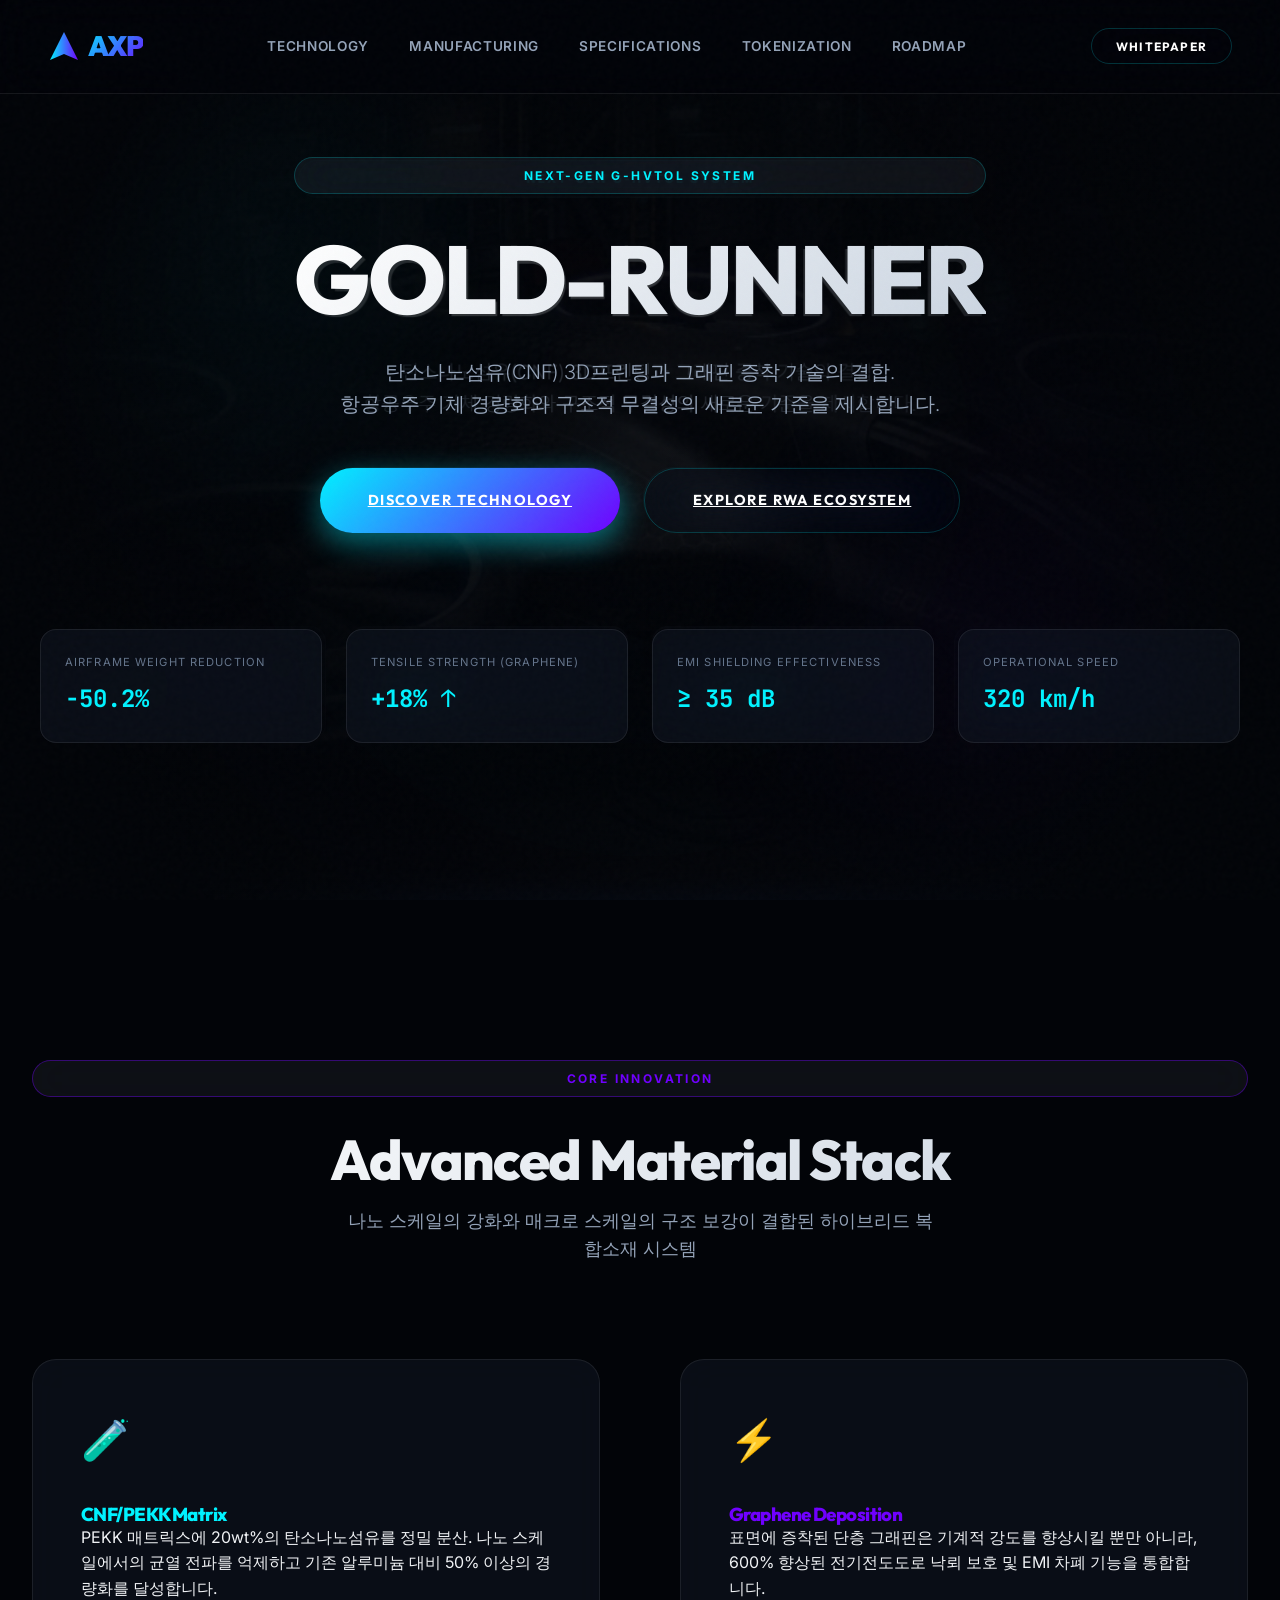
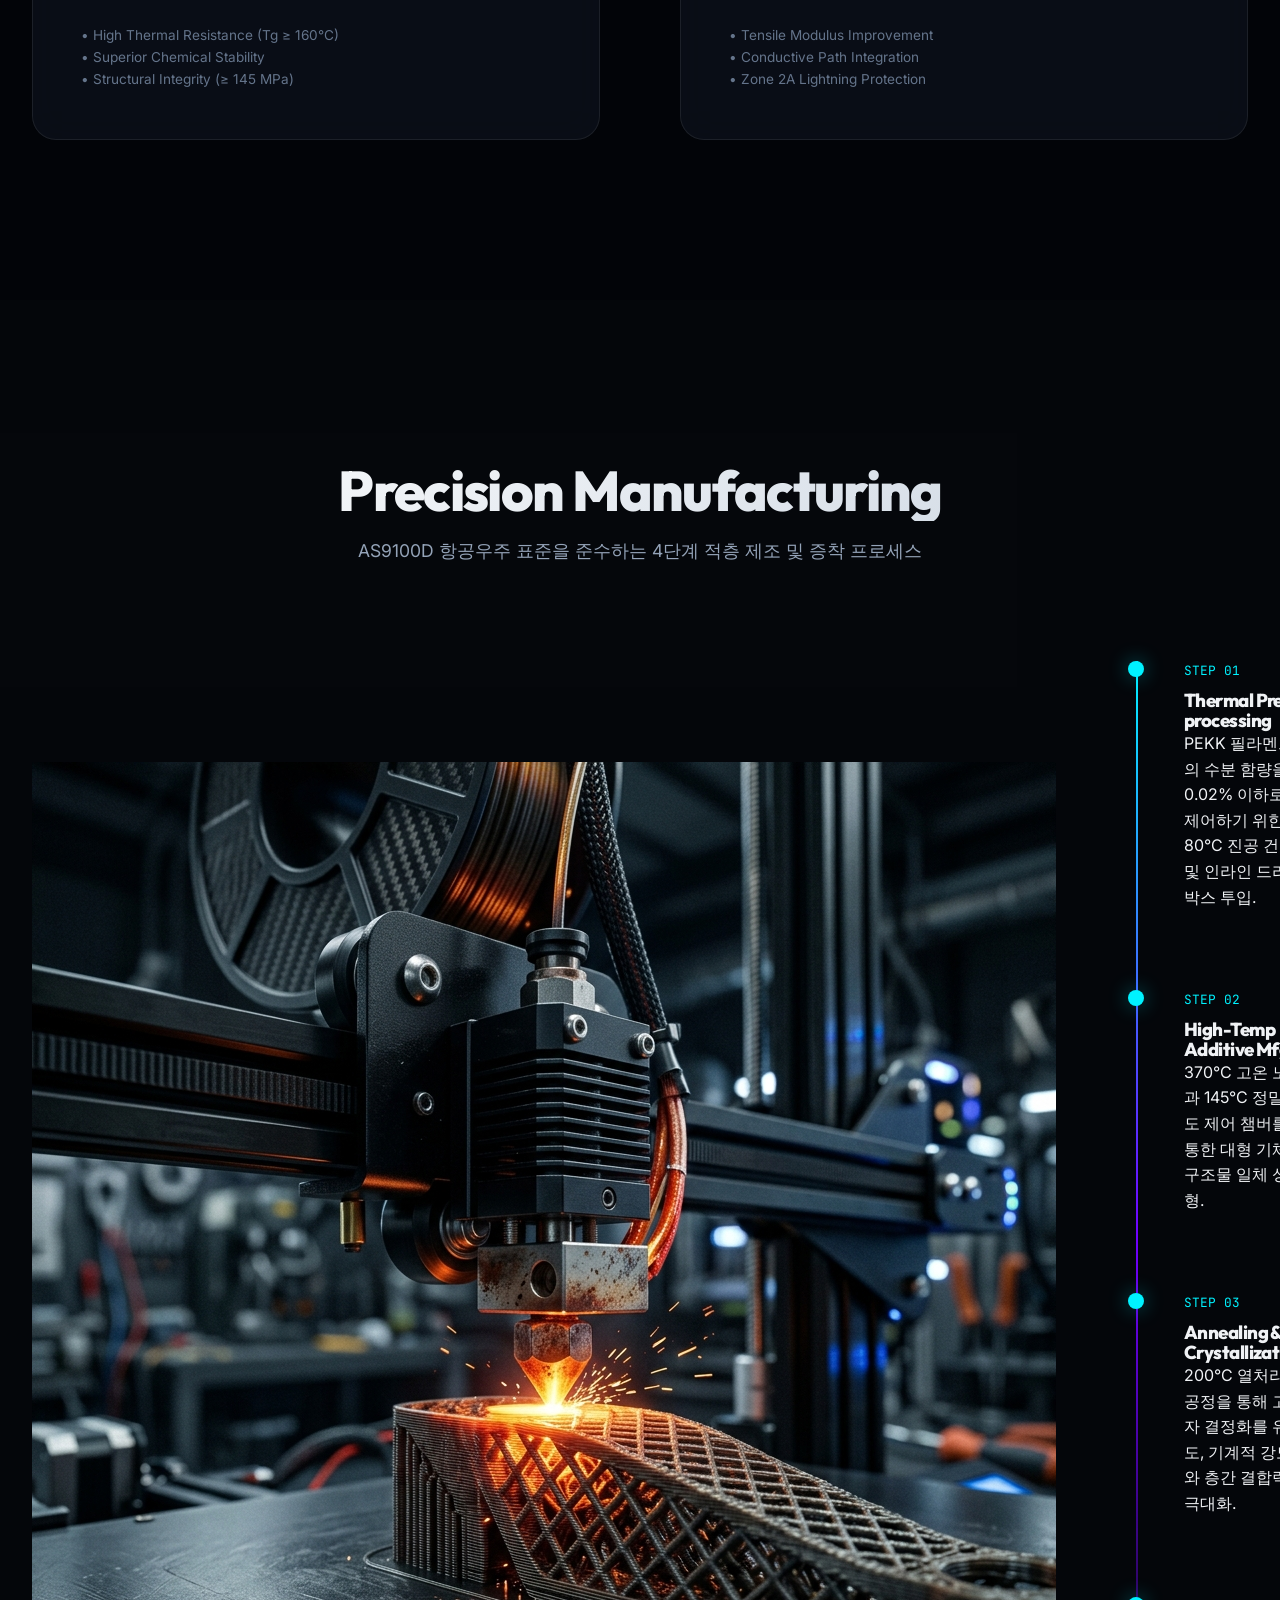
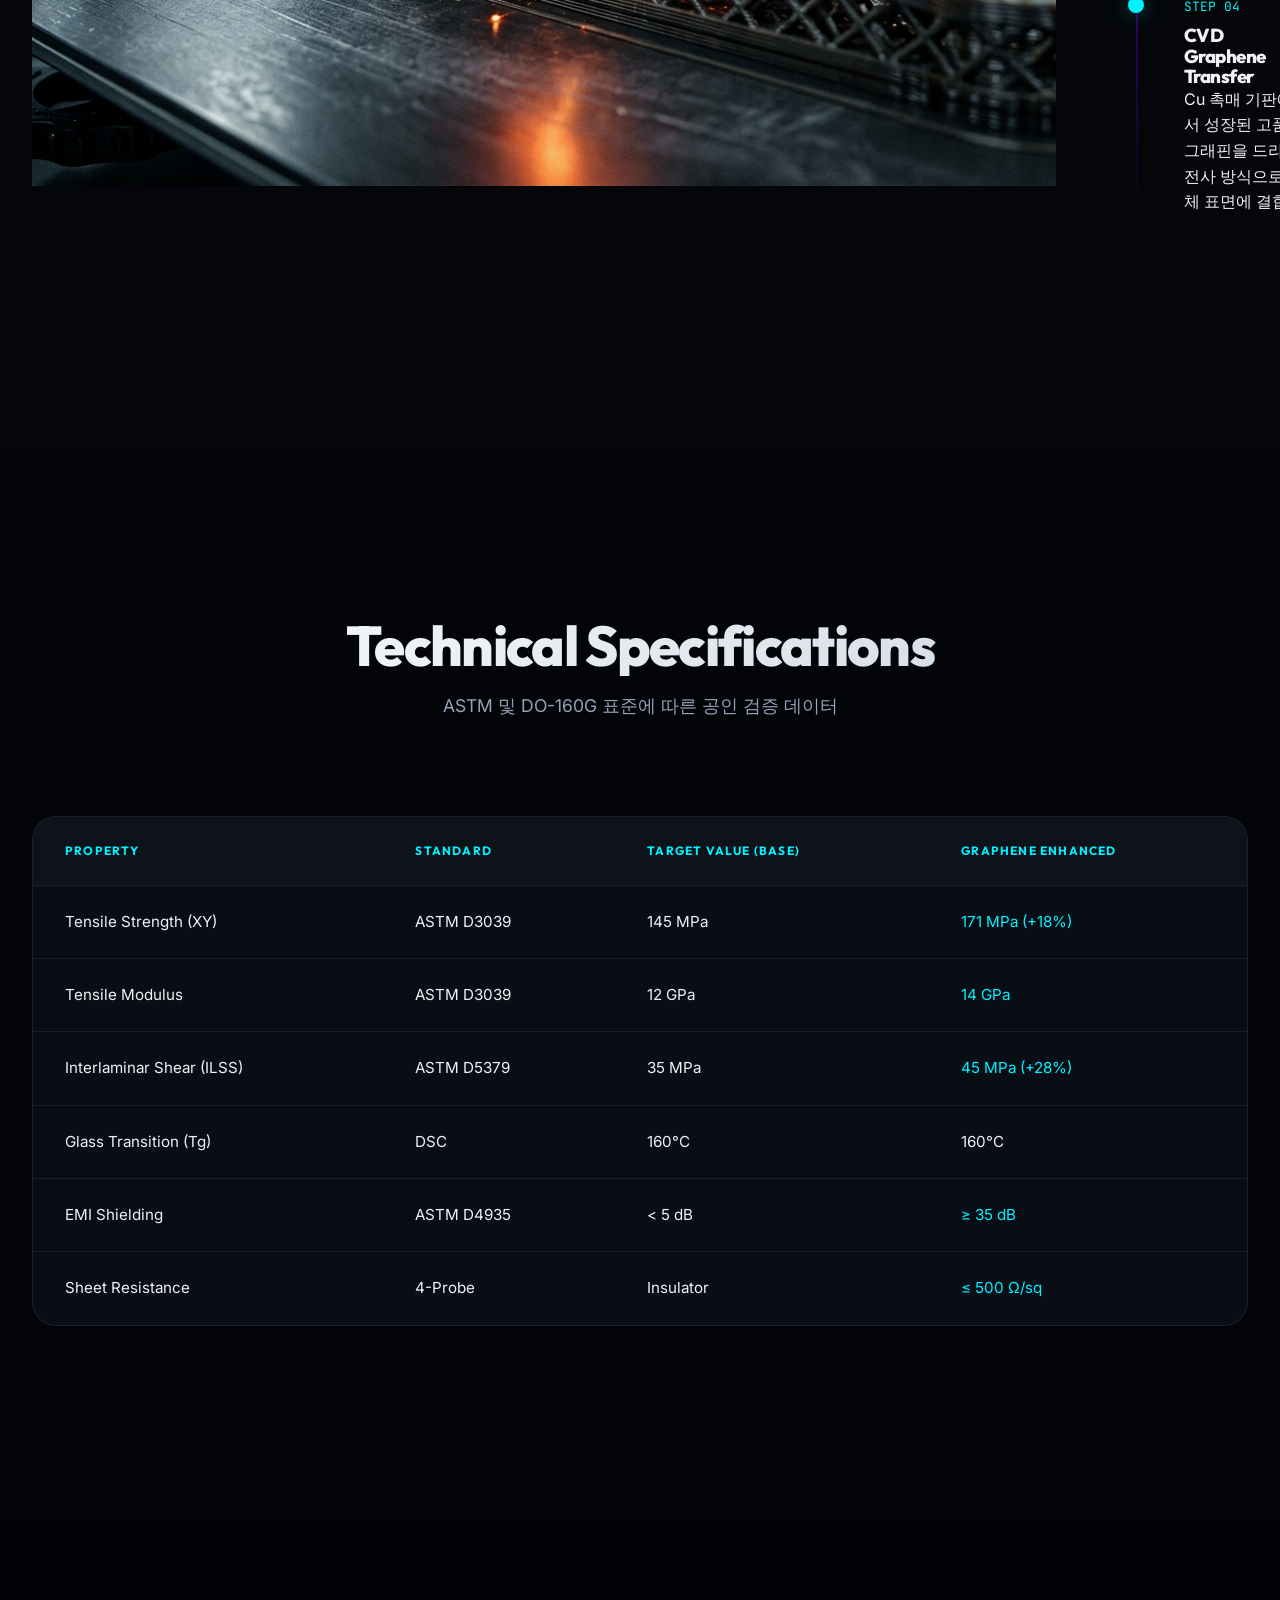
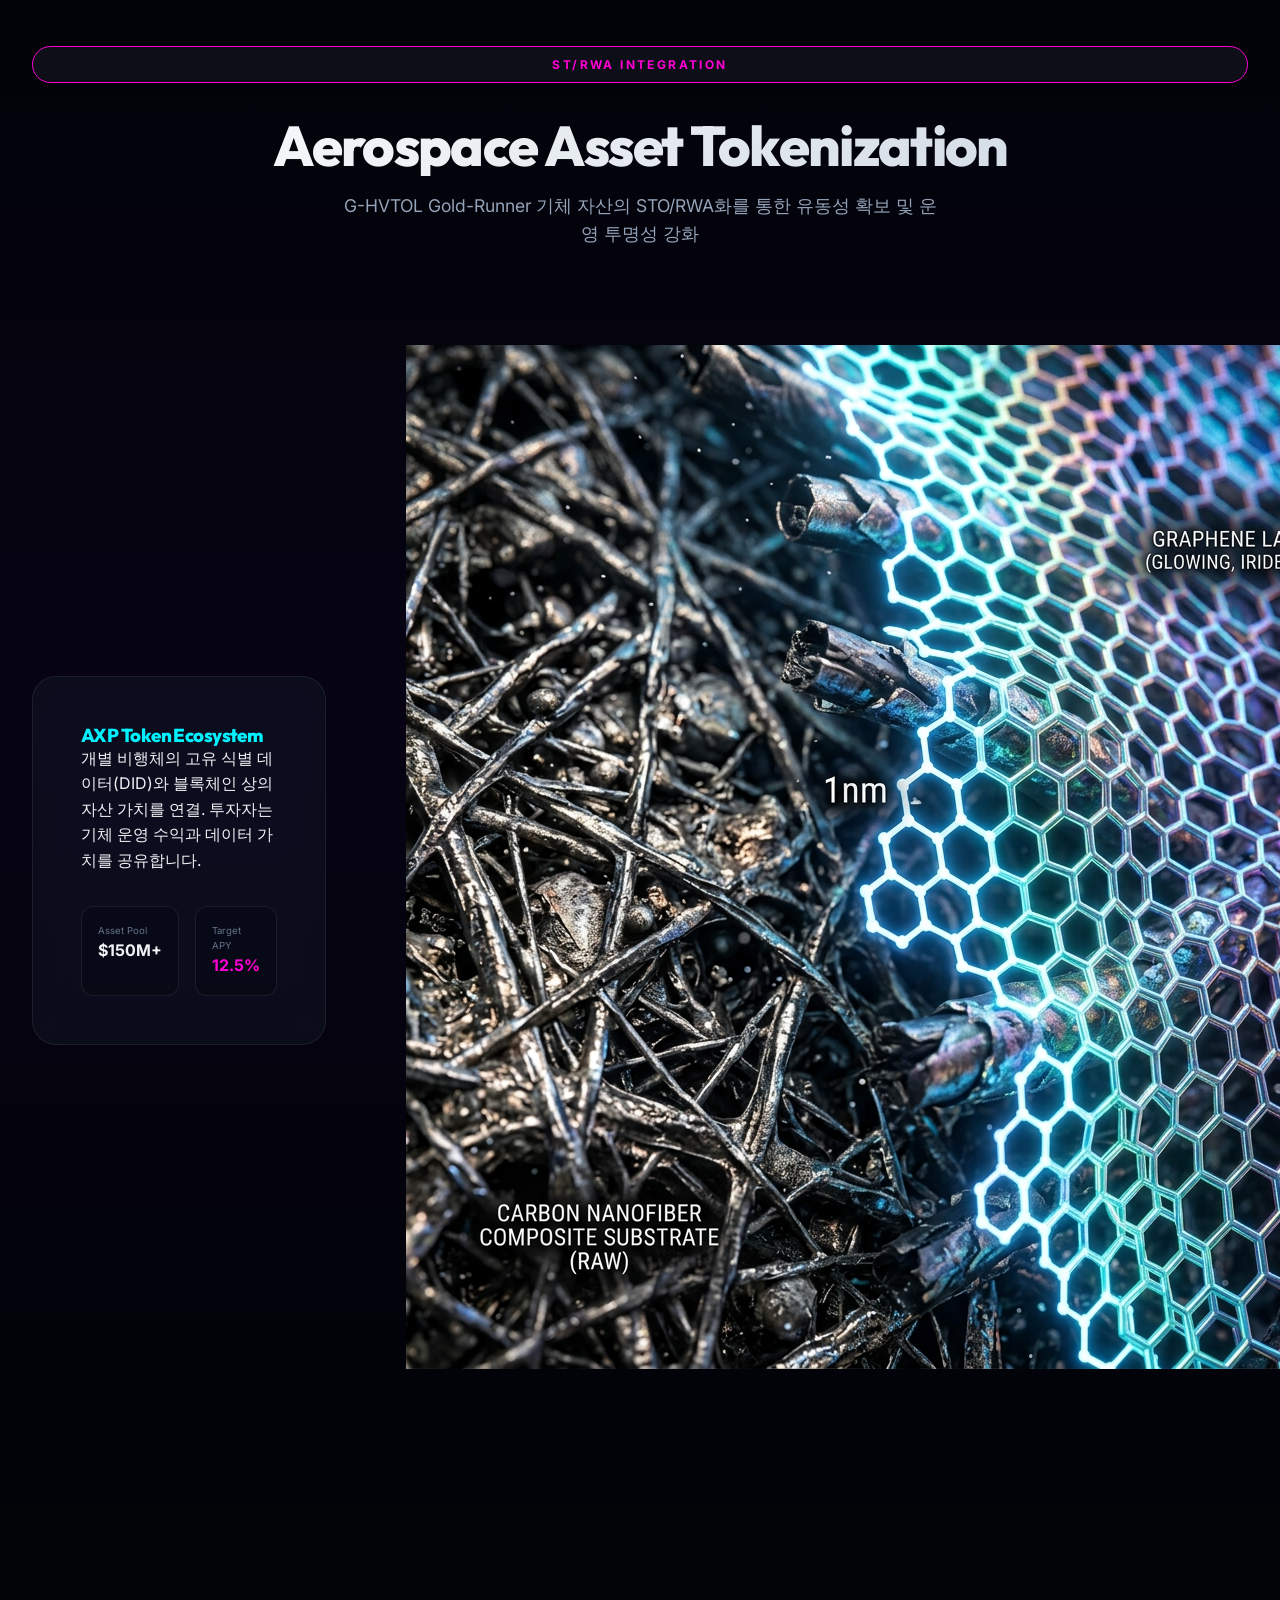
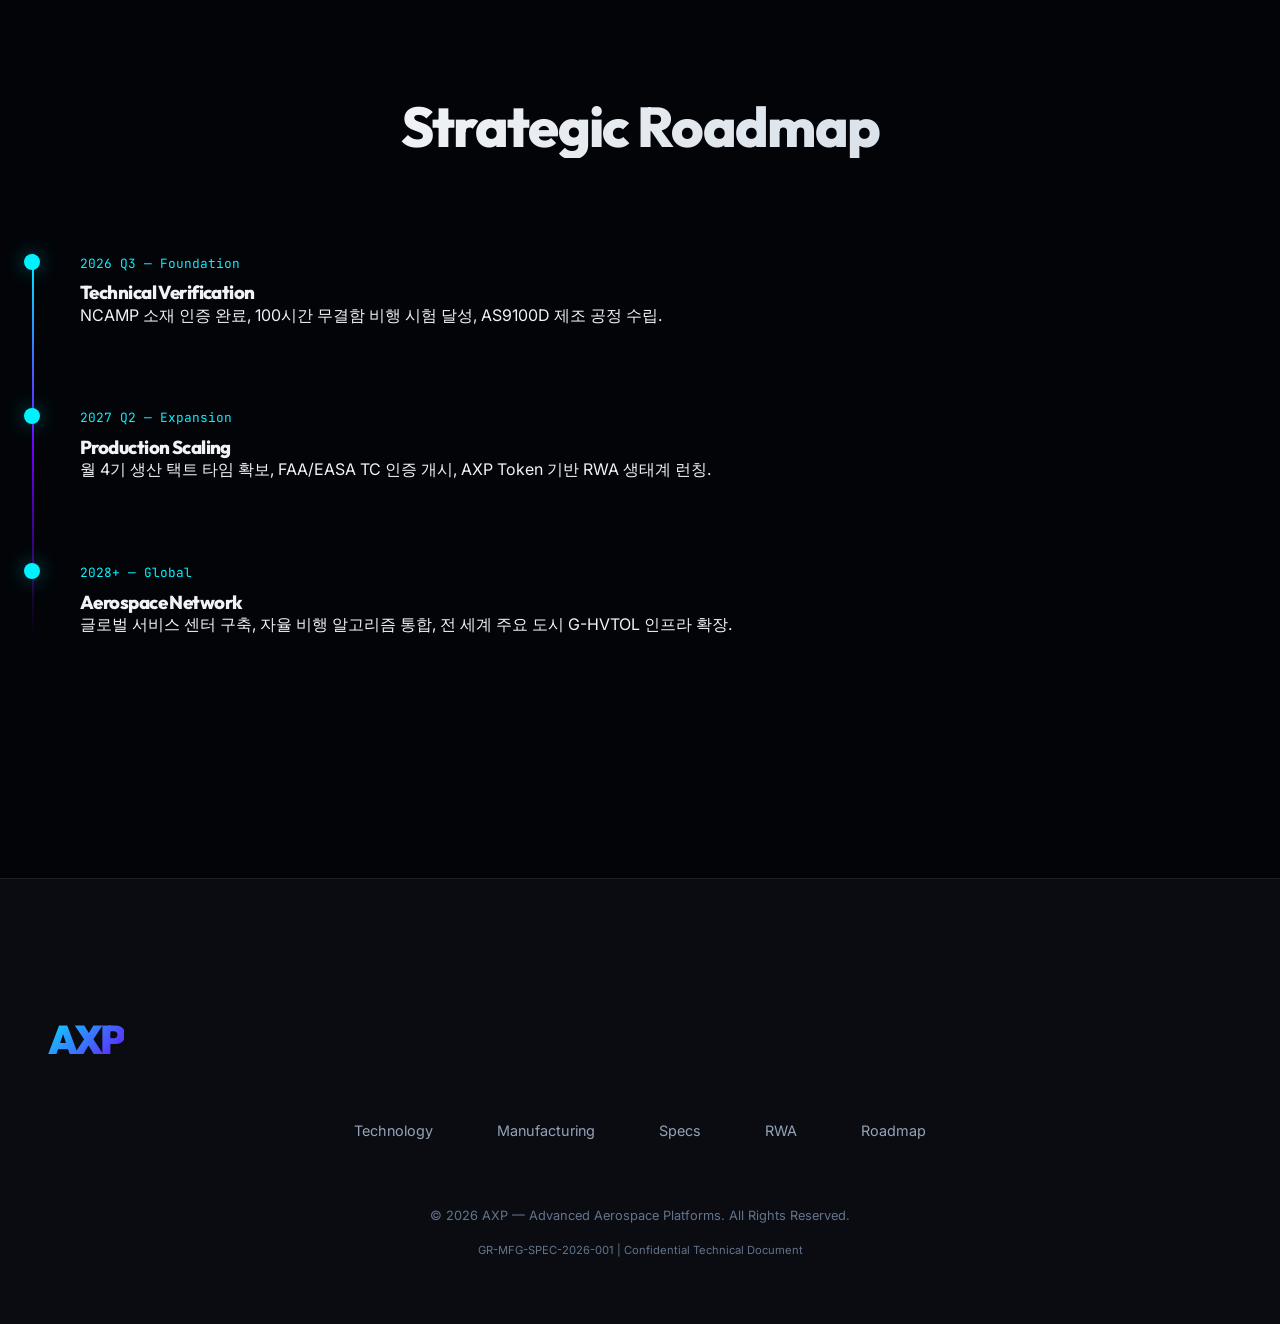
==== index.html @ 07a40e3a "feat: AXP Gold-Runner premium Website v1.0" ====
<!DOCTYPE html>
<html lang="ko">
<head>
    <meta charset="UTF-8">
    <meta name="viewport" content="width=device-width, initial-scale=1.0">
    <title>AXP | G-HVTOL Gold-Runner — Aerospace Revolution</title>
    <meta name="description" content="G-HVTOL Gold-Runner: CNF 3D Printing and Graphene Deposition Technology. The next generation of aerospace structural integrity.">
    
    <!-- Open Graph -->
    <meta property="og:title" content="AXP | G-HVTOL Gold-Runner">
    <meta property="og:description" content="Next-gen aerospace structural integrity with CNF 3D printing and Graphene technology.">
    <meta property="og:image" content="hero-gold-runner.png">
    <meta property="og:url" content="https://axp.kr">
    
    <link rel="stylesheet" href="website_style.css">
</head>
<body>
    <!-- Background Elements -->
    <div class="bg-grain"></div>
    <div class="bg-blobs">
        <div class="blob blob-1"></div>
        <div class="blob blob-2"></div>
    </div>

    <!-- Navigation -->
    <nav class="navbar">
        <div class="logo">
            <svg width="32" height="32" viewBox="0 0 32 32" fill="none" xmlns="http://www.w3.org/2000/svg">
                <path d="M16 2L2 30L16 24L30 30L16 2Z" fill="url(#logo-grad)" />
                <defs>
                    <linearGradient id="logo-grad" x1="2" y1="16" x2="30" y2="16" gradientUnits="userSpaceOnUse">
                        <stop stop-color="#00f2ff" />
                        <stop offset="1" stop-color="#7000ff" />
                    </linearGradient>
                </defs>
            </svg>
            <span>AXP</span>
        </div>
        <div class="nav-links">
            <a href="#tech">Technology</a>
            <a href="#mfg">Manufacturing</a>
            <a href="#specs">Specifications</a>
            <a href="#rwa">Tokenization</a>
            <a href="#roadmap">Roadmap</a>
        </div>
        <button class="btn btn-outline" style="padding: 0.6rem 1.5rem; font-size: 0.75rem;">Whitepaper</button>
    </nav>

    <!-- Hero Section -->
    <header class="hero">
        <div class="hero-bg">
            <img src="hero-gold-runner.png" alt="Gold-Runner Aerospace Background">
        </div>
        <div class="hero-content reveal">
            <div class="hero-badge">Next-Gen G-HVTOL System</div>
            <h1 class="text-gradient">GOLD-RUNNER</h1>
            <p>탄소나노섬유(CNF) 3D프린팅과 그래핀 증착 기술의 결합.<br>항공우주 기체 경량화와 구조적 무결성의 새로운 기준을 제시합니다.</p>
            <div style="display: flex; gap: 1.5rem; justify-content: center;">
                <a href="#tech" class="btn btn-primary">Discover Technology</a>
                <a href="#rwa" class="btn btn-outline">Explore RWA Ecosystem</a>
            </div>
        </div>

        <!-- Dashboard Stats -->
        <div class="dashboard-grid reveal" style="margin-top: 6rem;">
            <div class="stat-card">
                <div class="stat-label">Airframe Weight Reduction</div>
                <div class="stat-value">-50.2%</div>
            </div>
            <div class="stat-card">
                <div class="stat-label">Tensile Strength (Graphene)</div>
                <div class="stat-value">+18% ↑</div>
            </div>
            <div class="stat-card">
                <div class="stat-label">EMI Shielding Effectiveness</div>
                <div class="stat-value">≥ 35 dB</div>
            </div>
            <div class="stat-card">
                <div class="stat-label">Operational Speed</div>
                <div class="stat-value">320 km/h</div>
            </div>
        </div>
    </header>

    <!-- Technology Section -->
    <section id="tech" class="section">
        <div class="section-header reveal">
            <div class="hero-badge" style="color: var(--secondary); border-color: var(--secondary-glow);">Core Innovation</div>
            <h2 class="section-title text-gradient">Advanced Material Stack</h2>
            <p class="section-subtitle">나노 스케일의 강화와 매크로 스케일의 구조 보강이 결합된 하이브리드 복합소재 시스템</p>
        </div>

        <div class="grid-2">
            <div class="reveal">
                <div class="card-premium">
                    <div class="card-icon">🧪</div>
                    <h3 class="text-cyan">CNF/PEKK Matrix</h3>
                    <p class="text-dim">PEKK 매트릭스에 20wt%의 탄소나노섬유를 정밀 분산. 나노 스케일에서의 균열 전파를 억제하고 기존 알루미늄 대비 50% 이상의 경량화를 달성합니다.</p>
                    <ul style="margin-top: 1.5rem; color: var(--text-muted); font-size: 0.85rem; list-style: none;">
                        <li>• High Thermal Resistance (Tg ≥ 160°C)</li>
                        <li>• Superior Chemical Stability</li>
                        <li>• Structural Integrity (≥ 145 MPa)</li>
                    </ul>
                </div>
            </div>
            <div class="reveal">
                <div class="card-premium">
                    <div class="card-icon">⚡</div>
                    <h3 class="text-purple">Graphene Deposition</h3>
                    <p class="text-dim">표면에 증착된 단층 그래핀은 기계적 강도를 향상시킬 뿐만 아니라, 600% 향상된 전기전도도로 낙뢰 보호 및 EMI 차폐 기능을 통합합니다.</p>
                    <ul style="margin-top: 1.5rem; color: var(--text-muted); font-size: 0.85rem; list-style: none;">
                        <li>• Tensile Modulus Improvement</li>
                        <li>• Conductive Path Integration</li>
                        <li>• Zone 2A Lightning Protection</li>
                    </ul>
                </div>
            </div>
        </div>
    </section>

    <!-- Manufacturing Section -->
    <section id="mfg" class="section" style="background: rgba(255, 255, 255, 0.01);">
        <div class="section-header reveal">
            <h2 class="section-title text-gradient">Precision Manufacturing</h2>
            <p class="section-subtitle">AS9100D 항공우주 표준을 준수하는 4단계 적층 제조 및 증착 프로세스</p>
        </div>

        <div class="grid-2">
            <div class="reveal">
                <img src="cnf-printing.png" alt="3D Printing Process" class="feature-img" style="border-color: var(--primary-glow);">
            </div>
            <div class="reveal">
                <div class="roadmap-container">
                    <div class="roadmap-item">
                        <div class="roadmap-date">STEP 01</div>
                        <h3>Thermal Pre-processing</h3>
                        <p class="text-dim">PEKK 필라멘트의 수분 함량을 0.02% 이하로 제어하기 위한 80°C 진공 건조 및 인라인 드라이 박스 투입.</p>
                    </div>
                    <div class="roadmap-item">
                        <div class="roadmap-date">STEP 02</div>
                        <h3>High-Temp Additive Mfg</h3>
                        <p class="text-dim">370°C 고온 노즐과 145°C 정밀 온도 제어 챔버를 통한 대형 기체 구조물 일체 성형.</p>
                    </div>
                    <div class="roadmap-item">
                        <div class="roadmap-date">STEP 03</div>
                        <h3>Annealing & Crystallization</h3>
                        <p class="text-dim">200°C 열처리 공정을 통해 고분자 결정화를 유도, 기계적 강도와 층간 결합력을 극대화.</p>
                    </div>
                    <div class="roadmap-item">
                        <div class="roadmap-date">STEP 04</div>
                        <h3>CVD Graphene Transfer</h3>
                        <p class="text-dim">Cu 촉매 기판에서 성장된 고품질 그래핀을 드라이 전사 방식으로 기체 표면에 결합.</p>
                    </div>
                </div>
            </div>
        </div>
    </section>

    <!-- Specifications Section -->
    <section id="specs" class="section">
        <div class="section-header reveal">
            <h2 class="section-title text-gradient">Technical Specifications</h2>
            <p class="section-subtitle">ASTM 및 DO-160G 표준에 따른 공인 검증 데이터</p>
        </div>

        <div class="spec-container reveal">
            <table class="spec-table">
                <thead>
                    <tr>
                        <th>Property</th>
                        <th>Standard</th>
                        <th>Target Value (Base)</th>
                        <th>Graphene Enhanced</th>
                    </tr>
                </thead>
                <tbody>
                    <tr>
                        <td>Tensile Strength (XY)</td>
                        <td>ASTM D3039</td>
                        <td>145 MPa</td>
                        <td class="text-cyan">171 MPa (+18%)</td>
                    </tr>
                    <tr>
                        <td>Tensile Modulus</td>
                        <td>ASTM D3039</td>
                        <td>12 GPa</td>
                        <td class="text-cyan">14 GPa</td>
                    </tr>
                    <tr>
                        <td>Interlaminar Shear (ILSS)</td>
                        <td>ASTM D5379</td>
                        <td>35 MPa</td>
                        <td class="text-cyan">45 MPa (+28%)</td>
                    </tr>
                    <tr>
                        <td>Glass Transition (Tg)</td>
                        <td>DSC</td>
                        <td>160°C</td>
                        <td>160°C</td>
                    </tr>
                    <tr>
                        <td>EMI Shielding</td>
                        <td>ASTM D4935</td>
                        <td>< 5 dB</td>
                        <td class="text-cyan">≥ 35 dB</td>
                    </tr>
                    <tr>
                        <td>Sheet Resistance</td>
                        <td>4-Probe</td>
                        <td>Insulator</td>
                        <td class="text-cyan">≤ 500 Ω/sq</td>
                    </tr>
                </tbody>
            </table>
        </div>
    </section>

    <!-- RWA & Tokenization Section -->
    <section id="rwa" class="section" style="background: linear-gradient(180deg, transparent, rgba(112, 0, 255, 0.05), transparent);">
        <div class="section-header reveal">
            <div class="hero-badge" style="color: var(--accent); border-color: var(--accent);">ST/RWA Integration</div>
            <h2 class="section-title text-gradient">Aerospace Asset Tokenization</h2>
            <p class="section-subtitle">G-HVTOL Gold-Runner 기체 자산의 STO/RWA화를 통한 유동성 확보 및 운영 투명성 강화</p>
        </div>

        <div class="grid-2">
            <div class="reveal">
                <div class="card-premium">
                    <h3 class="text-cyan">AXP Token Ecosystem</h3>
                    <p class="text-dim">개별 비행체의 고유 식별 데이터(DID)와 블록체인 상의 자산 가치를 연결. 투자자는 기체 운영 수익과 데이터 가치를 공유합니다.</p>
                    <div style="margin-top: 2rem; display: grid; grid-template-columns: 1fr 1fr; gap: 1rem;">
                        <div style="padding: 1rem; border: 1px solid var(--border); border-radius: 12px; background: rgba(0,0,0,0.2);">
                            <div style="font-size: 0.6rem; color: var(--text-muted);">Asset Pool</div>
                            <div style="font-weight: 700;">$150M+</div>
                        </div>
                        <div style="padding: 1rem; border: 1px solid var(--border); border-radius: 12px; background: rgba(0,0,0,0.2);">
                            <div style="font-size: 0.6rem; color: var(--text-muted);">Target APY</div>
                            <div style="font-weight: 700; color: var(--accent);">12.5%</div>
                        </div>
                    </div>
                </div>
            </div>
            <div class="reveal">
                <img src="graphene-detail.png" alt="Tokenization Visual" class="feature-img">
            </div>
        </div>
    </section>

    <!-- Roadmap Section -->
    <section id="roadmap" class="section">
        <div class="section-header reveal">
            <h2 class="section-title text-gradient">Strategic Roadmap</h2>
        </div>

        <div class="roadmap-container reveal">
            <div class="roadmap-item">
                <div class="roadmap-date">2026 Q3 — Foundation</div>
                <h3>Technical Verification</h3>
                <p class="text-dim">NCAMP 소재 인증 완료, 100시간 무결함 비행 시험 달성, AS9100D 제조 공정 수립.</p>
            </div>
            <div class="roadmap-item">
                <div class="roadmap-date">2027 Q2 — Expansion</div>
                <h3>Production Scaling</h3>
                <p class="text-dim">월 4기 생산 택트 타임 확보, FAA/EASA TC 인증 개시, AXP Token 기반 RWA 생태계 런칭.</p>
            </div>
            <div class="roadmap-item">
                <div class="roadmap-date">2028+ — Global</div>
                <h3>Aerospace Network</h3>
                <p class="text-dim">글로벌 서비스 센터 구축, 자율 비행 알고리즘 통합, 전 세계 주요 도시 G-HVTOL 인프라 확장.</p>
            </div>
        </div>
    </section>

    <!-- Footer -->
    <footer>
        <div class="footer-logo logo">
            <span>AXP</span>
        </div>
        <div class="footer-links">
            <a href="#tech">Technology</a>
            <a href="#mfg">Manufacturing</a>
            <a href="#specs">Specs</a>
            <a href="#rwa">RWA</a>
            <a href="#roadmap">Roadmap</a>
        </div>
        <p class="copyright">&copy; 2026 AXP — Advanced Aerospace Platforms. All Rights Reserved.</p>
        <p style="margin-top: 1rem; font-size: 0.7rem; color: var(--text-muted);">GR-MFG-SPEC-2026-001 | Confidential Technical Document</p>
    </footer>

    <script src="website_script.js"></script>
    <script>
        // Scroll Animation
        const reveals = document.querySelectorAll('.reveal');
        const observerOptions = { threshold: 0.1 };
        const observer = new IntersectionObserver((entries) => {
            entries.forEach(entry => {
                if (entry.isIntersecting) {
                    entry.target.classList.add('active');
                }
            });
        }, observerOptions);
        reveals.forEach(el => observer.observe(el));

        // Navbar Scroll Effect
        window.addEventListener('scroll', () => {
            const nav = document.querySelector('.navbar');
            if (window.scrollY > 50) nav.classList.add('scrolled');
            else nav.classList.remove('scrolled');
        });
    </script>
</body>
</html>
---- website_style.css ----
@import url('https://fonts.googleapis.com/css2?family=Inter:wght@300;400;500;600;700&family=Outfit:wght@300;400;500;600;700;800;900&family=JetBrains+Mono:wght@400;500&display=swap');

:root {
    /* Color Palette - Deep Aerospace Theme */
    --bg-dark: #020408;
    --bg-surface: #0a0c12;
    --bg-card: rgba(16, 20, 30, 0.6);
    
    --primary: #00f2ff;       /* Cyber Cyan */
    --primary-glow: rgba(0, 242, 255, 0.4);
    --secondary: #7000ff;     /* Plasma Purple */
    --secondary-glow: rgba(112, 0, 255, 0.4);
    --accent: #ff00d4;        /* Hyper Pink */
    
    --text-main: #f0f2f5;
    --text-dim: #94a3b8;
    --text-muted: #64748b;
    
    --border: rgba(255, 255, 255, 0.08);
    --border-highlight: rgba(0, 242, 255, 0.2);
    
    --font-header: 'Outfit', sans-serif;
    --font-body: 'Inter', sans-serif;
    --font-mono: 'JetBrains Mono', monospace;
    
    --shadow-premium: 0 20px 40px rgba(0, 0, 0, 0.4);
    --glass: blur(20px) saturate(180%);
    
    --transition: all 0.5s cubic-bezier(0.16, 1, 0.3, 1);
}

/* Base Setup */
* {
    margin: 0;
    padding: 0;
    box-sizing: border-box;
}

html {
    scroll-behavior: smooth;
    font-size: 16px;
}

body {
    background-color: var(--bg-dark);
    color: var(--text-main);
    font-family: var(--font-body);
    line-height: 1.6;
    overflow-x: hidden;
    -webkit-font-smoothing: antialiased;
}

/* Background Effects */
.bg-grain {
    position: fixed;
    inset: 0;
    z-index: 9999;
    pointer-events: none;
    opacity: 0.02;
    background-image: url("data:image/svg+xml,%3Csvg viewBox='0 0 256 256' xmlns='http://www.w3.org/2000/svg'%3E%3Cfilter id='n'%3E%3CfeTurbulence type='fractalNoise' baseFrequency='0.65' numOctaves='3' stitchTiles='stitch'/%3E%3C/filter%3E%3Crect width='100%25' height='100%25' filter='url(%23n)'/%3E%3C/svg%3E");
}

.bg-blobs {
    position: fixed;
    inset: 0;
    z-index: -1;
    overflow: hidden;
}

.blob {
    position: absolute;
    width: 600px;
    height: 600px;
    background: radial-gradient(circle, var(--secondary-glow) 0%, transparent 70%);
    border-radius: 50%;
    filter: blur(100px);
    opacity: 0.5;
    animation: move 20s infinite alternate;
}

.blob-1 { top: -10%; left: -10%; background: radial-gradient(circle, var(--primary-glow) 0%, transparent 70%); }
.blob-2 { bottom: -10%; right: -10%; animation-delay: -5s; }

@keyframes move {
    0% { transform: translate(0, 0) scale(1); }
    100% { transform: translate(100px, 50px) scale(1.1); }
}

/* Typography */
h1, h2, h3, h4 {
    font-family: var(--font-header);
    font-weight: 800;
    letter-spacing: -0.03em;
    line-height: 1.1;
}

.text-gradient {
    background: linear-gradient(135deg, #fff 0%, #cbd5e1 100%);
    -webkit-background-clip: text;
    -webkit-text-fill-color: transparent;
}

.text-cyan { color: var(--primary); }
.text-purple { color: var(--secondary); }

/* Navigation */
.navbar {
    position: fixed;
    top: 0;
    width: 100%;
    padding: 1.5rem 3rem;
    display: flex;
    justify-content: space-between;
    align-items: center;
    background: rgba(2, 4, 8, 0.7);
    backdrop-filter: var(--glass);
    border-bottom: 1px solid var(--border);
    z-index: 1000;
    transition: var(--transition);
}

.navbar.scrolled {
    padding: 1rem 3rem;
    background: rgba(2, 4, 8, 0.9);
}

.logo {
    font-family: var(--font-header);
    font-size: 1.75rem;
    font-weight: 900;
    letter-spacing: -0.05em;
    display: flex;
    align-items: center;
    gap: 0.5rem;
}

.logo span {
    background: linear-gradient(135deg, var(--primary), var(--secondary));
    -webkit-background-clip: text;
    -webkit-text-fill-color: transparent;
}

.nav-links {
    display: flex;
    gap: 2.5rem;
}

.nav-links a {
    color: var(--text-dim);
    text-decoration: none;
    font-size: 0.85rem;
    font-weight: 600;
    letter-spacing: 0.05em;
    text-transform: uppercase;
    transition: var(--transition);
    position: relative;
}

.nav-links a::after {
    content: '';
    position: absolute;
    bottom: -4px;
    left: 0;
    width: 0;
    height: 2px;
    background: var(--primary);
    transition: var(--transition);
}

.nav-links a:hover { color: var(--primary); }
.nav-links a:hover::after { width: 100%; }

/* Hero Section */
.hero {
    height: 100vh;
    display: flex;
    flex-direction: column;
    justify-content: center;
    align-items: center;
    text-align: center;
    padding: 0 2rem;
    position: relative;
    overflow: hidden;
}

.hero-bg {
    position: absolute;
    inset: 0;
    z-index: -1;
}

.hero-bg img {
    width: 100%;
    height: 100%;
    object-fit: cover;
    opacity: 0.3;
}

.hero-bg::after {
    content: '';
    position: absolute;
    inset: 0;
    background: radial-gradient(circle at center, transparent 0%, var(--bg-dark) 80%);
}

.hero-badge {
    padding: 0.5rem 1.25rem;
    background: rgba(255, 255, 255, 0.05);
    border: 1px solid var(--border-highlight);
    border-radius: 100px;
    font-size: 0.75rem;
    font-weight: 700;
    letter-spacing: 0.2em;
    text-transform: uppercase;
    color: var(--primary);
    margin-bottom: 2rem;
    backdrop-filter: var(--glass);
}

.hero h1 {
    font-size: clamp(3rem, 10vw, 6rem);
    margin-bottom: 1.5rem;
    text-transform: uppercase;
}

.hero p {
    font-size: 1.25rem;
    color: var(--text-dim);
    max-width: 800px;
    margin-bottom: 3rem;
    font-weight: 300;
}

/* Dashboard / Stats */
.dashboard-grid {
    display: grid;
    grid-template-columns: repeat(4, 1fr);
    gap: 1.5rem;
    width: 100%;
    max-width: 1200px;
    margin-top: 4rem;
}

.stat-card {
    background: var(--bg-card);
    border: 1px solid var(--border);
    padding: 1.5rem;
    border-radius: 16px;
    backdrop-filter: var(--glass);
    text-align: left;
    transition: var(--transition);
}

.stat-card:hover {
    border-color: var(--primary-glow);
    transform: translateY(-5px);
}

.stat-label {
    font-size: 0.7rem;
    color: var(--text-muted);
    text-transform: uppercase;
    letter-spacing: 0.1em;
    margin-bottom: 0.5rem;
}

.stat-value {
    font-family: var(--font-mono);
    font-size: 1.5rem;
    font-weight: 700;
    color: var(--primary);
}

/* Sections */
.section {
    padding: 10rem 2rem;
    max-width: 1400px;
    margin: 0 auto;
}

.section-header {
    text-align: center;
    margin-bottom: 6rem;
}

.section-title {
    font-size: clamp(2rem, 5vw, 3.5rem);
    margin-bottom: 1rem;
}

.section-subtitle {
    color: var(--text-dim);
    font-size: 1.1rem;
    max-width: 600px;
    margin: 0 auto;
}

/* Grid System */
.grid-2 {
    display: grid;
    grid-template-columns: 1fr 1fr;
    gap: 5rem;
    align-items: center;
}

/* Cards & Components */
.card-premium {
    background: var(--bg-card);
    border: 1px solid var(--border);
    padding: 3rem;
    border-radius: 24px;
    backdrop-filter: var(--glass);
    transition: var(--transition);
    position: relative;
    overflow: hidden;
}

.card-premium::before {
    content: '';
    position: absolute;
    top: 0;
    left: 0;
    width: 100%;
    height: 100%;
    background: linear-gradient(135deg, var(--primary-glow), transparent);
    opacity: 0;
    transition: var(--transition);
}

.card-premium:hover {
    border-color: var(--primary-glow);
    transform: translateY(-10px);
    box-shadow: var(--shadow-premium);
}

.card-premium:hover::before { opacity: 0.05; }

.card-icon {
    font-size: 2.5rem;
    margin-bottom: 2rem;
    display: inline-block;
}

/* Spec Table */
.spec-container {
    width: 100%;
    overflow-x: auto;
    border-radius: 24px;
    border: 1px solid var(--border);
    background: var(--bg-card);
    backdrop-filter: var(--glass);
}

.spec-table {
    width: 100%;
    border-collapse: collapse;
}

.spec-table th, .spec-table td {
    padding: 1.5rem 2rem;
    text-align: left;
    border-bottom: 1px solid var(--border);
}

.spec-table th {
    font-family: var(--font-header);
    text-transform: uppercase;
    font-size: 0.75rem;
    letter-spacing: 0.1em;
    color: var(--primary);
    background: rgba(255, 255, 255, 0.02);
}

.spec-table td { font-size: 0.95rem; }
.spec-table tr:last-child td { border-bottom: none; }
.spec-table tr:hover { background: rgba(0, 242, 255, 0.02); }

/* Buttons */
.btn {
    padding: 1.25rem 3rem;
    border-radius: 100px;
    font-weight: 700;
    font-size: 0.9rem;
    letter-spacing: 0.1em;
    text-transform: uppercase;
    cursor: pointer;
    transition: var(--transition);
    display: inline-flex;
    align-items: center;
    gap: 0.75rem;
    border: none;
    font-family: var(--font-header);
}

.btn-primary {
    background: linear-gradient(135deg, var(--primary), var(--secondary));
    color: #fff;
    box-shadow: 0 10px 30px var(--primary-glow);
}

.btn-primary:hover {
    transform: translateY(-5px) scale(1.02);
    box-shadow: 0 15px 40px var(--primary-glow);
}

.btn-outline {
    background: transparent;
    border: 1px solid var(--border-highlight);
    color: #fff;
    backdrop-filter: var(--glass);
}

.btn-outline:hover {
    background: rgba(255, 255, 255, 0.05);
    border-color: var(--primary);
}

/* Roadmap */
.roadmap-container {
    position: relative;
    padding-left: 3rem;
}

.roadmap-container::before {
    content: '';
    position: absolute;
    left: 0;
    top: 0;
    bottom: 0;
    width: 2px;
    background: linear-gradient(180deg, var(--primary), var(--secondary), transparent);
}

.roadmap-item {
    position: relative;
    margin-bottom: 5rem;
}

.roadmap-item::before {
    content: '';
    position: absolute;
    left: -3.5rem;
    top: 0;
    width: 1rem;
    height: 1rem;
    background: var(--primary);
    border-radius: 50%;
    box-shadow: 0 0 20px var(--primary-glow);
}

.roadmap-date {
    font-family: var(--font-mono);
    color: var(--primary);
    font-size: 0.8rem;
    margin-bottom: 0.5rem;
}

/* Footer */
footer {
    padding: 8rem 3rem 4rem;
    background: var(--bg-surface);
    border-top: 1px solid var(--border);
    text-align: center;
}

.footer-logo {
    font-size: 2.5rem;
    margin-bottom: 3rem;
}

.footer-links {
    display: flex;
    justify-content: center;
    gap: 4rem;
    margin-bottom: 4rem;
}

.footer-links a {
    color: var(--text-dim);
    text-decoration: none;
    font-size: 0.9rem;
    transition: var(--transition);
}

.footer-links a:hover { color: var(--primary); }

.copyright {
    color: var(--text-muted);
    font-size: 0.8rem;
}

/* Responsive */
@media (max-width: 1024px) {
    .grid-2 { grid-template-columns: 1fr; gap: 3rem; }
    .dashboard-grid { grid-template-columns: repeat(2, 1fr); }
    .hero h1 { font-size: 4rem; }
}

@media (max-width: 640px) {
    .navbar { padding: 1.5rem; }
    .nav-links { display: none; }
    .hero h1 { font-size: 3rem; }
    .dashboard-grid { grid-template-columns: 1fr; }
    .section { padding: 6rem 1.5rem; }
}

/* Animations */
.reveal {
    opacity: 0;
    transform: translateY(40px);
    transition: all 1s cubic-bezier(0.16, 1, 0.3, 1);
}

.reveal.active {
    opacity: 1;
    transform: translateY(0);
}
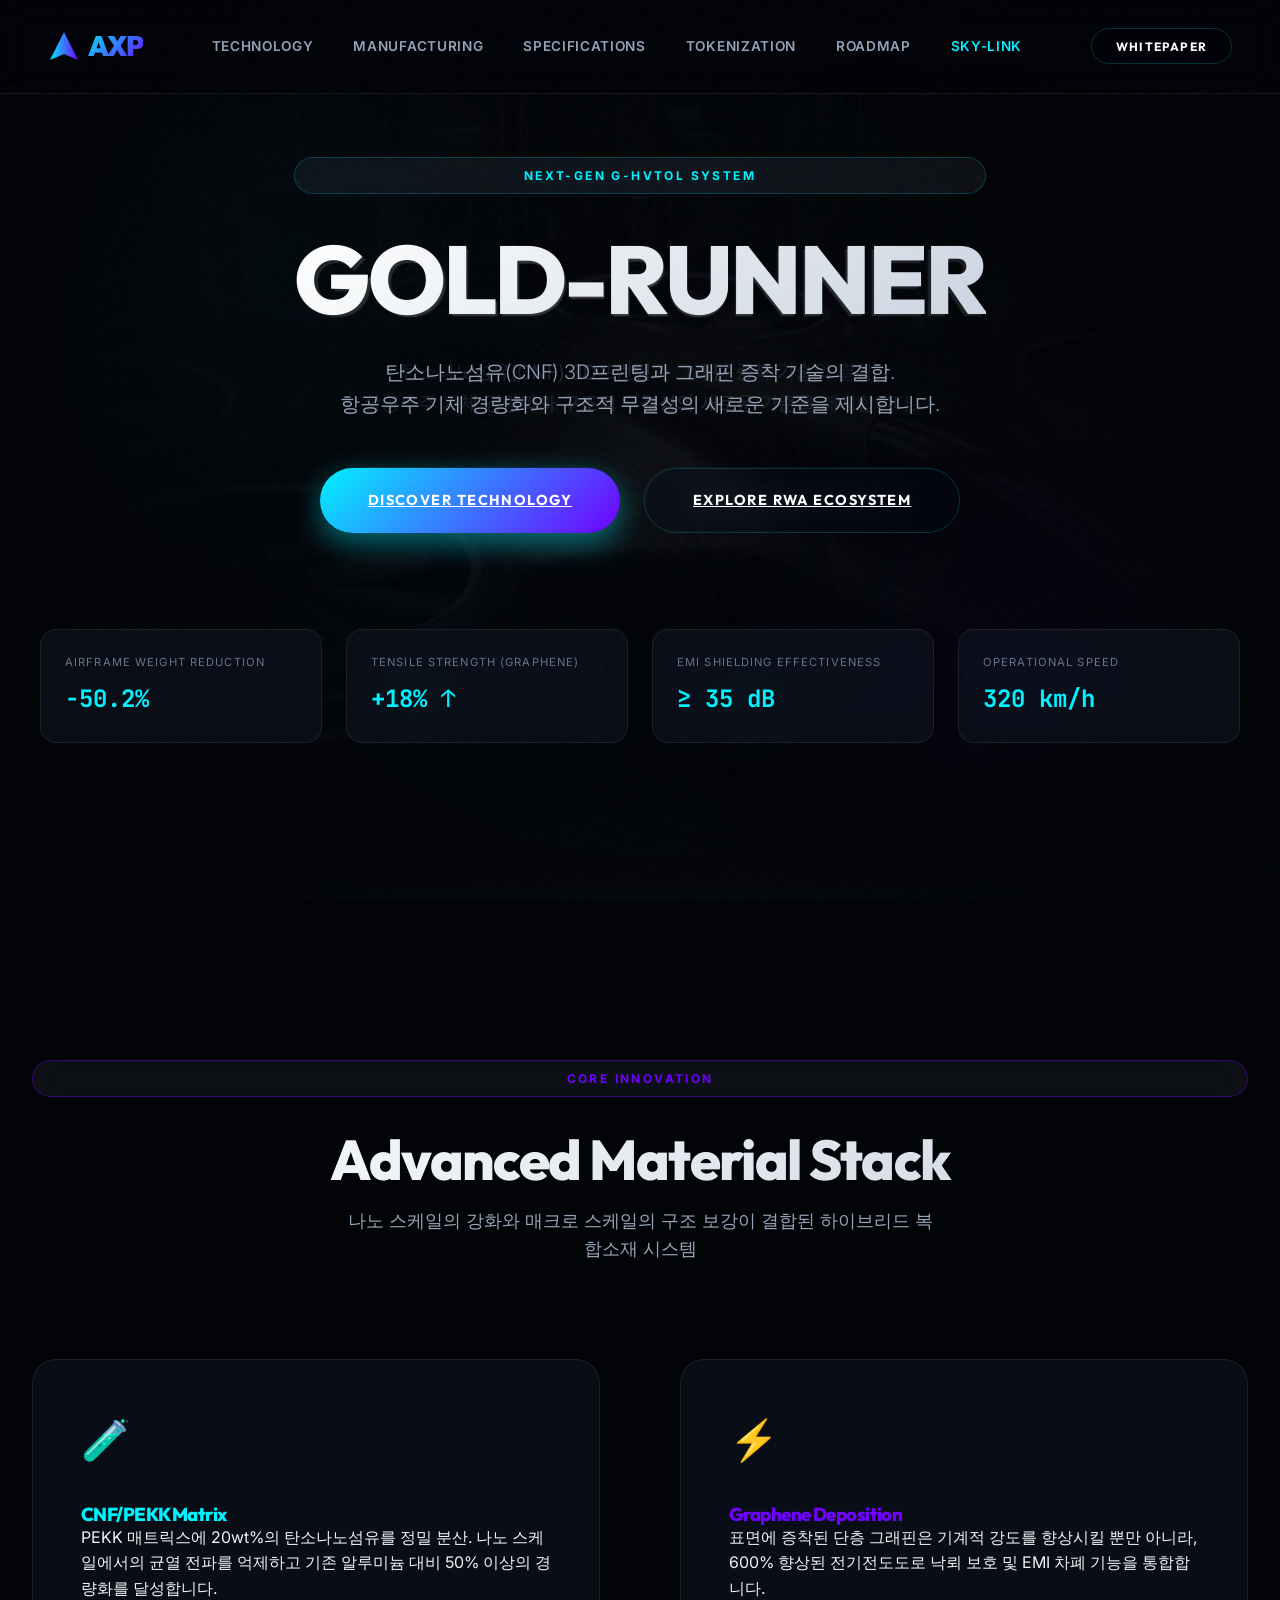
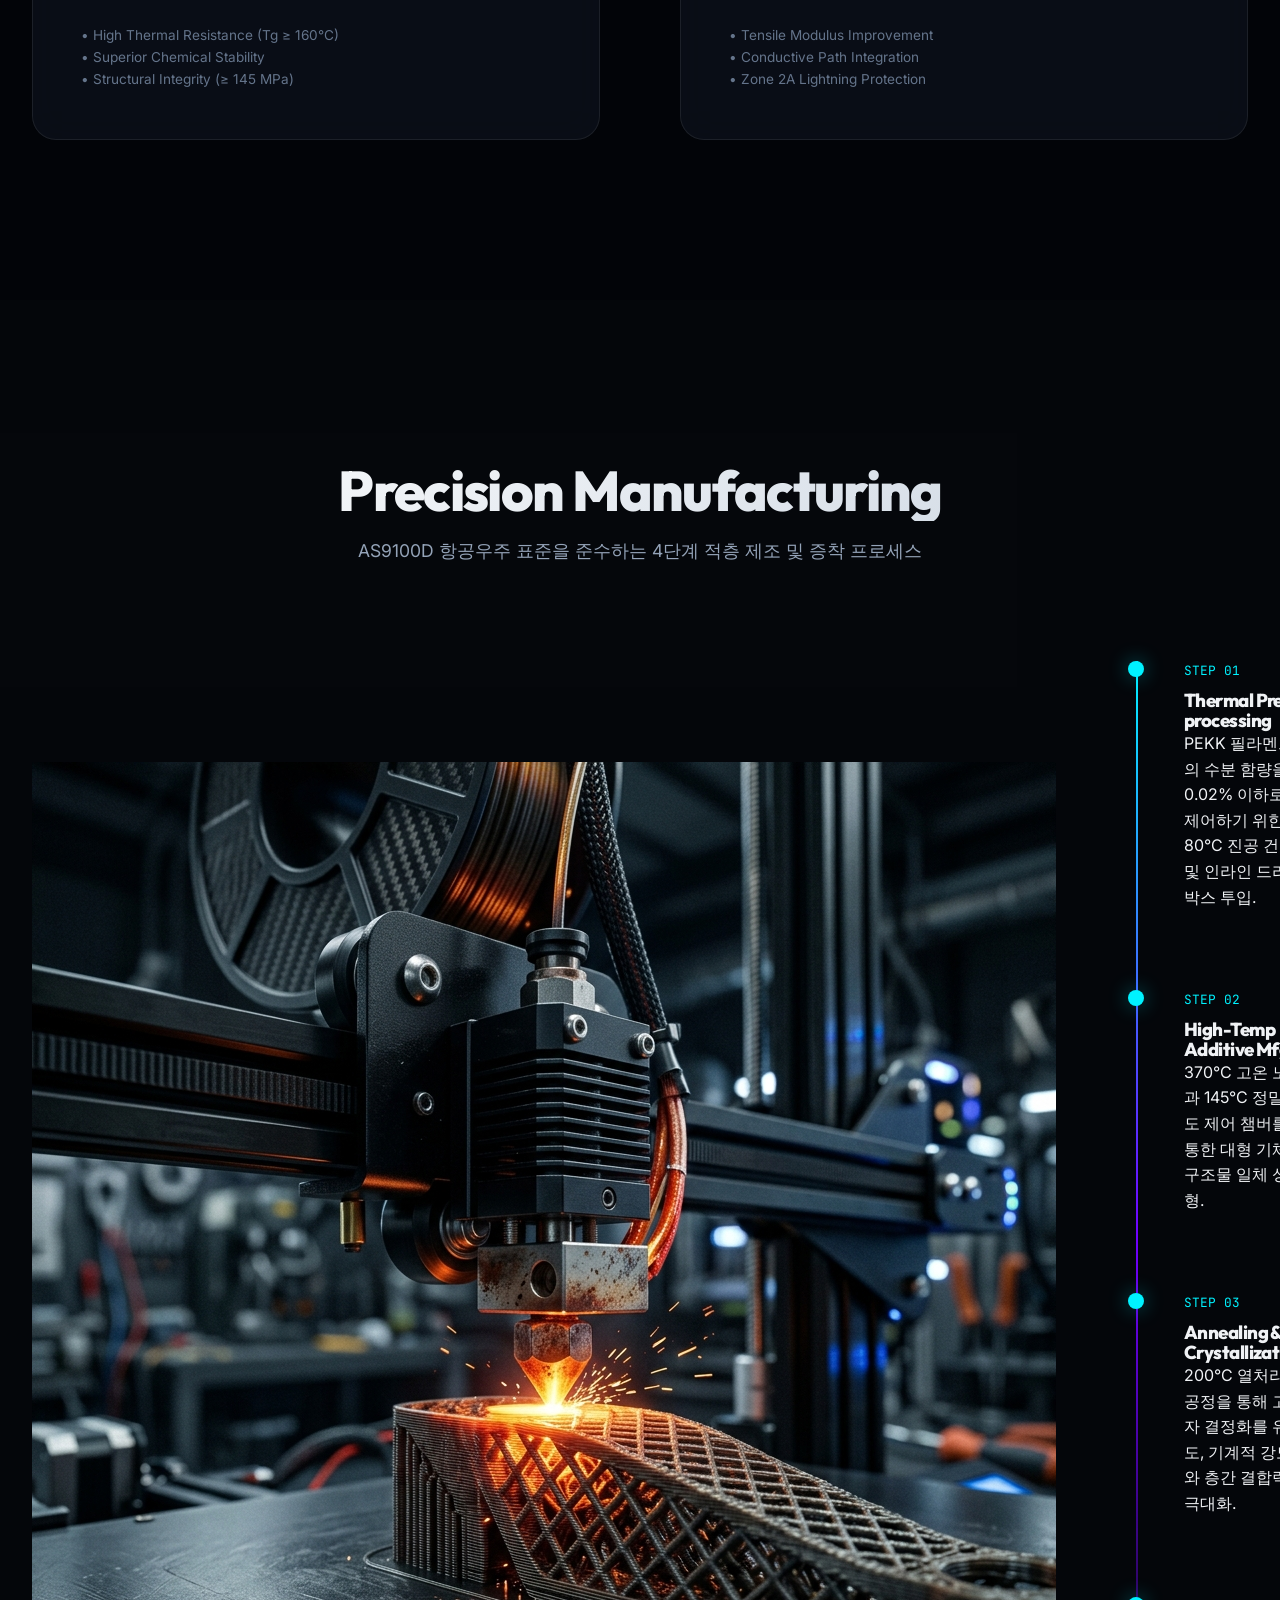
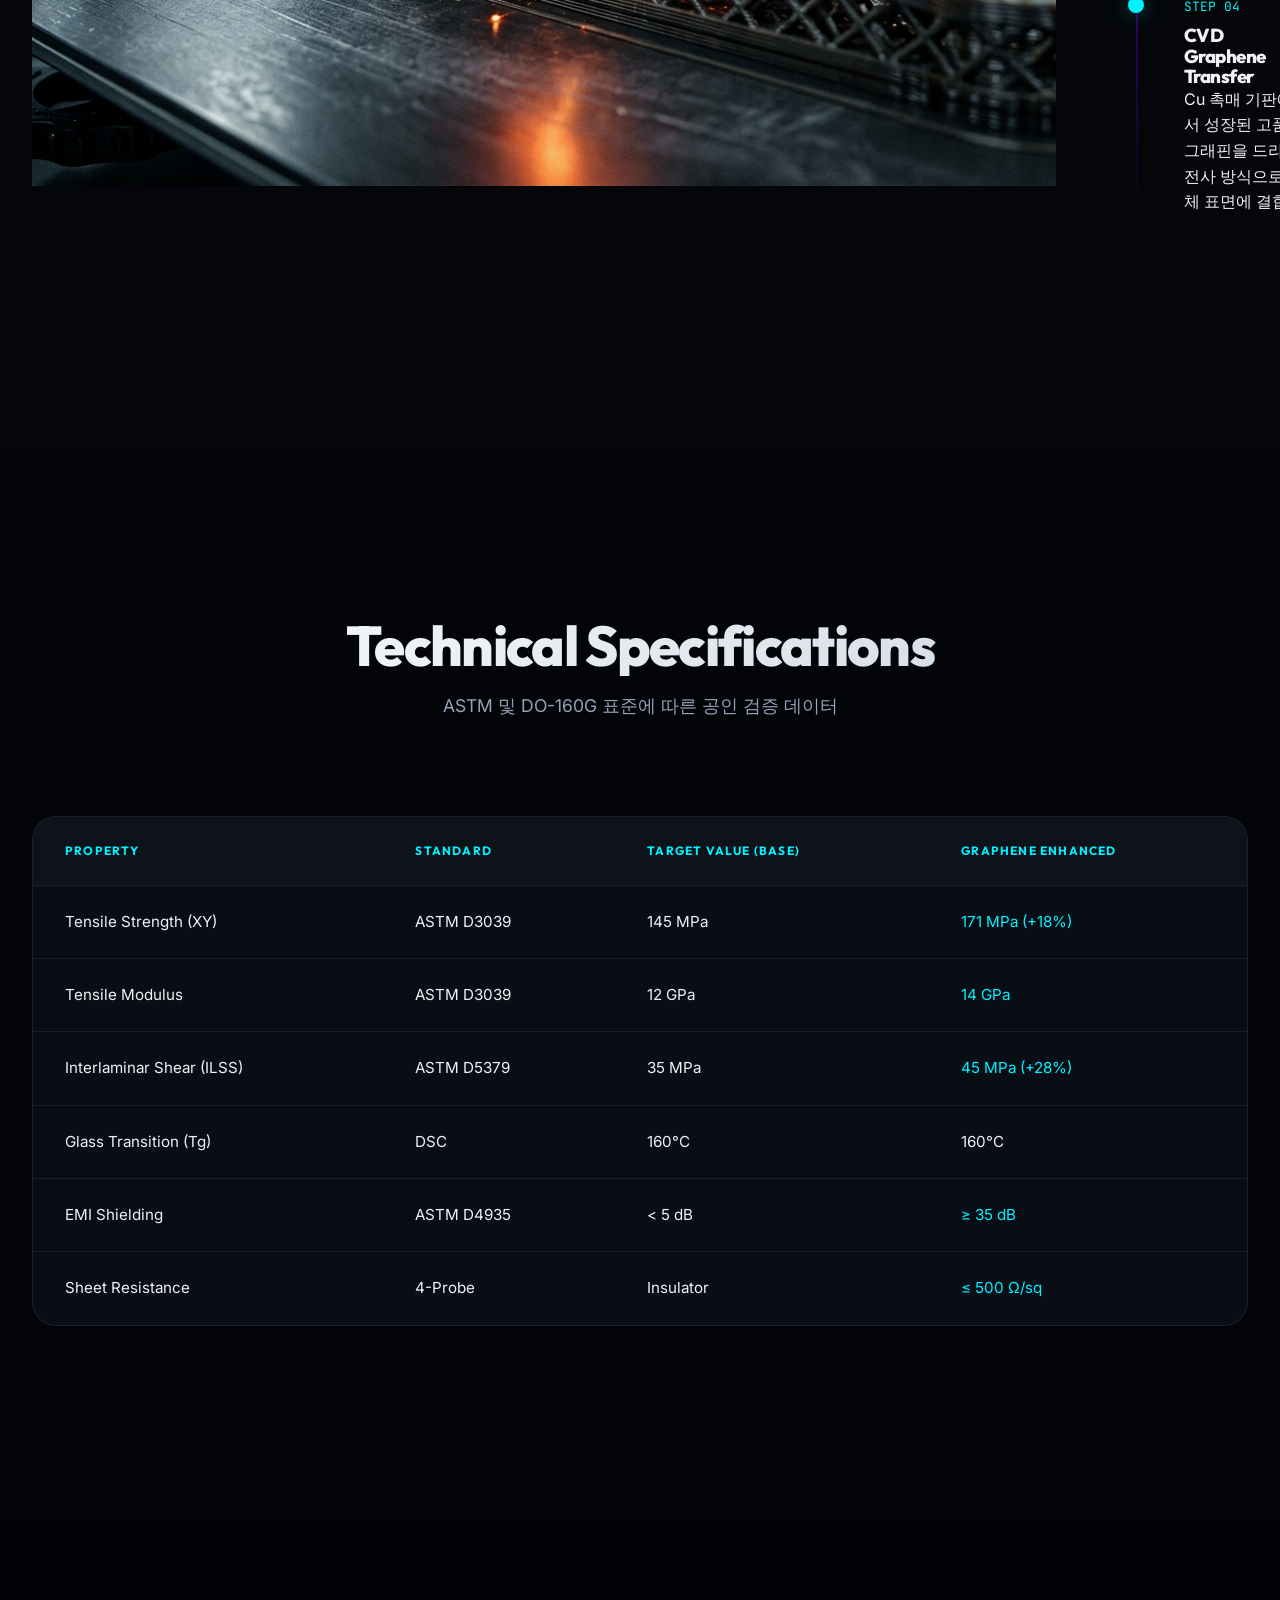
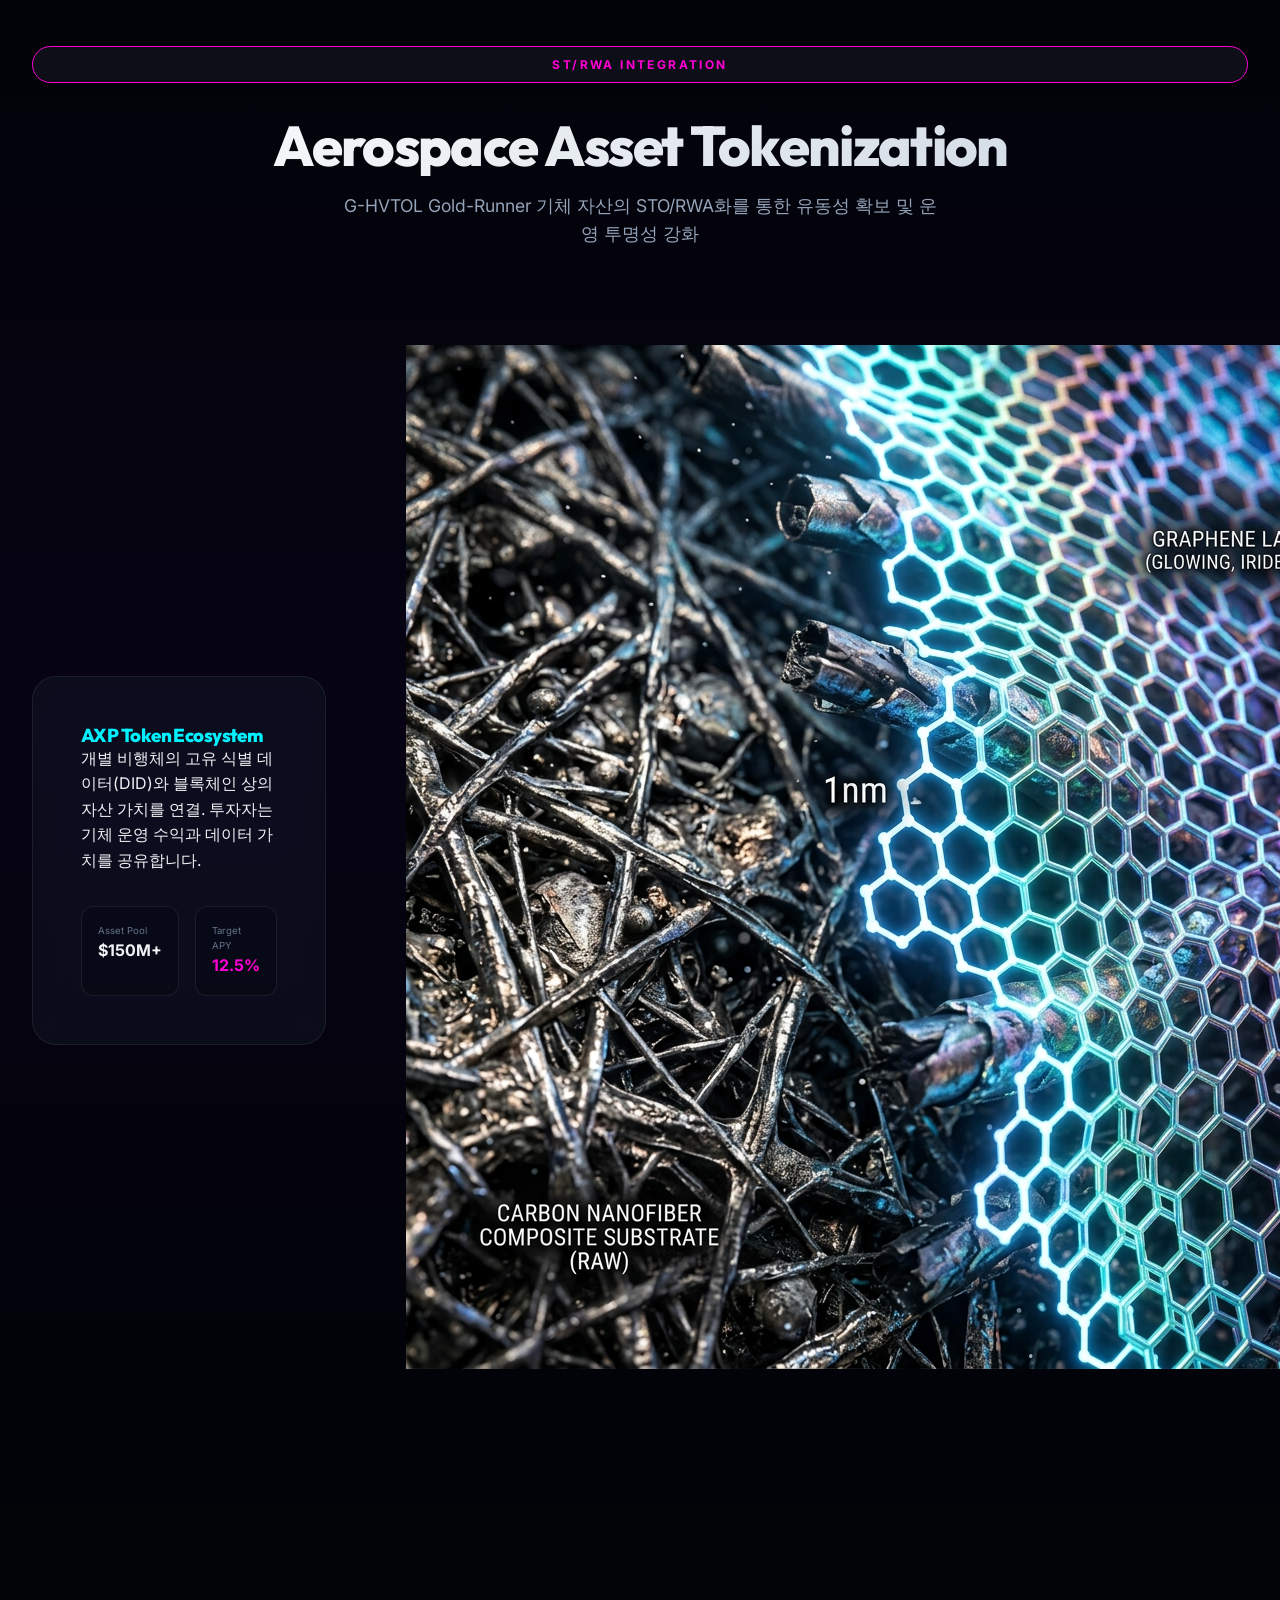
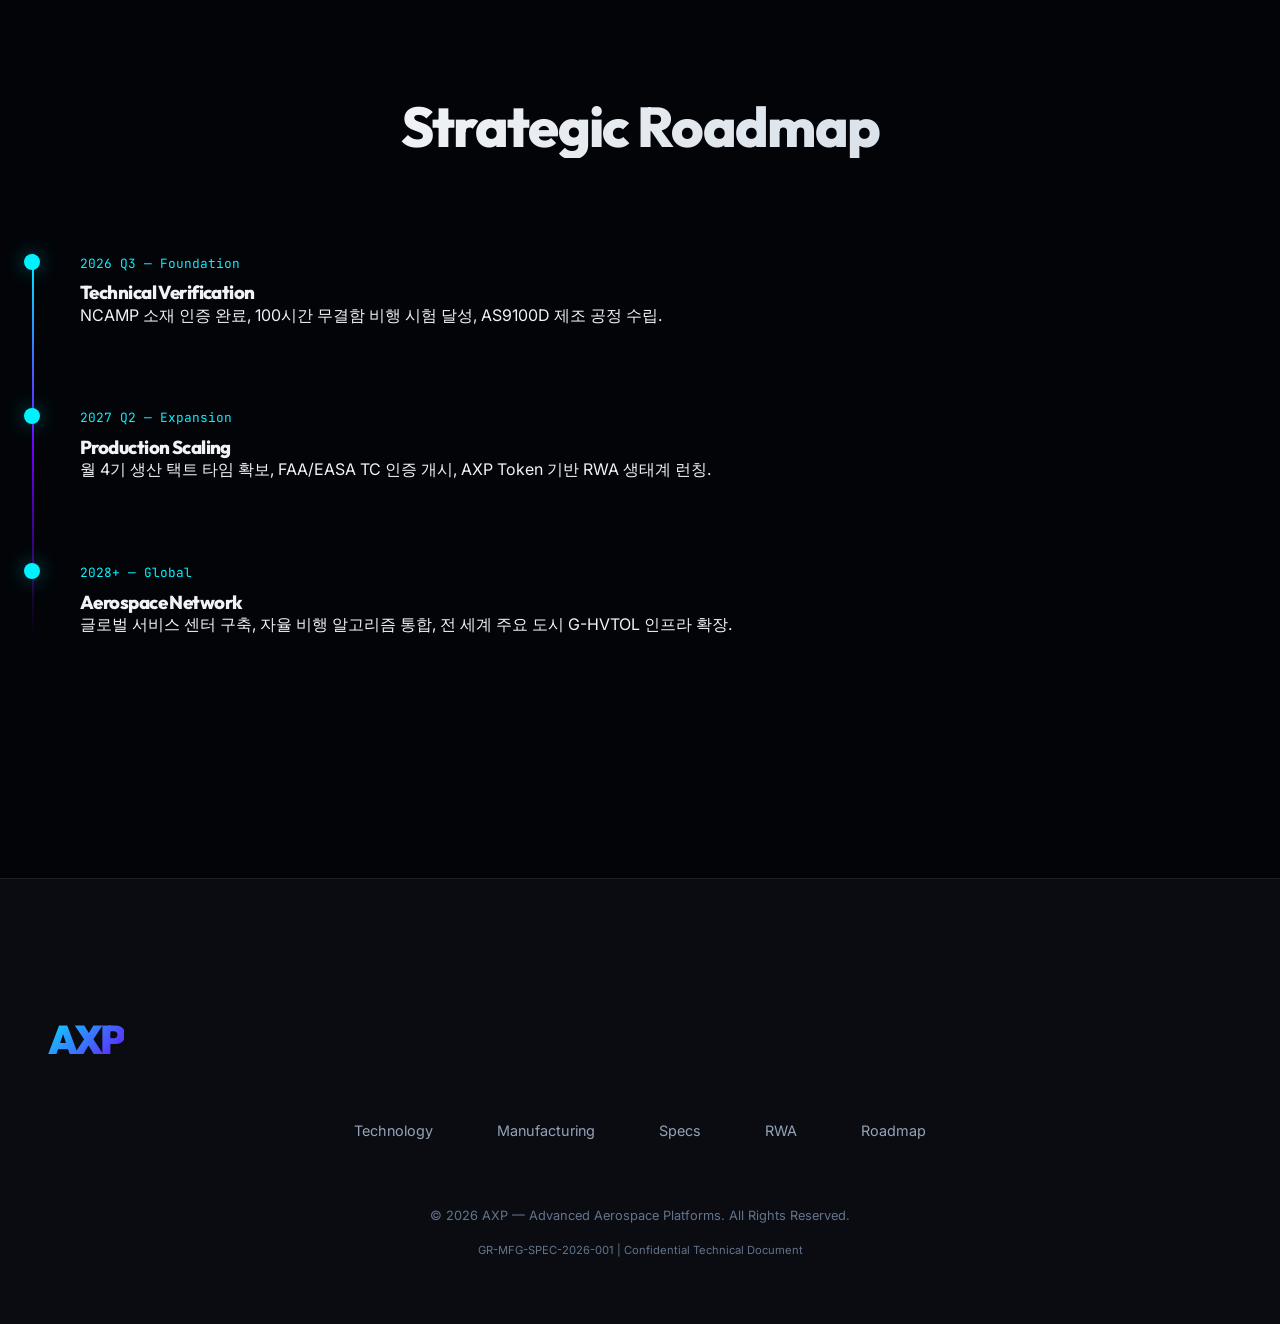
==== commit 2cac4703: "feat: Add aerial-charging page and fix images" ====
--- a/index.html
+++ b/index.html
@@ -42,6 +42,7 @@
             <a href="#specs">Specifications</a>
             <a href="#rwa">Tokenization</a>
             <a href="#roadmap">Roadmap</a>
+            <a href="aerial-charging.html" style="color:var(--primary)">Sky-Link</a>
         </div>
         <button class="btn btn-outline" style="padding: 0.6rem 1.5rem; font-size: 0.75rem;">Whitepaper</button>
     </nav>
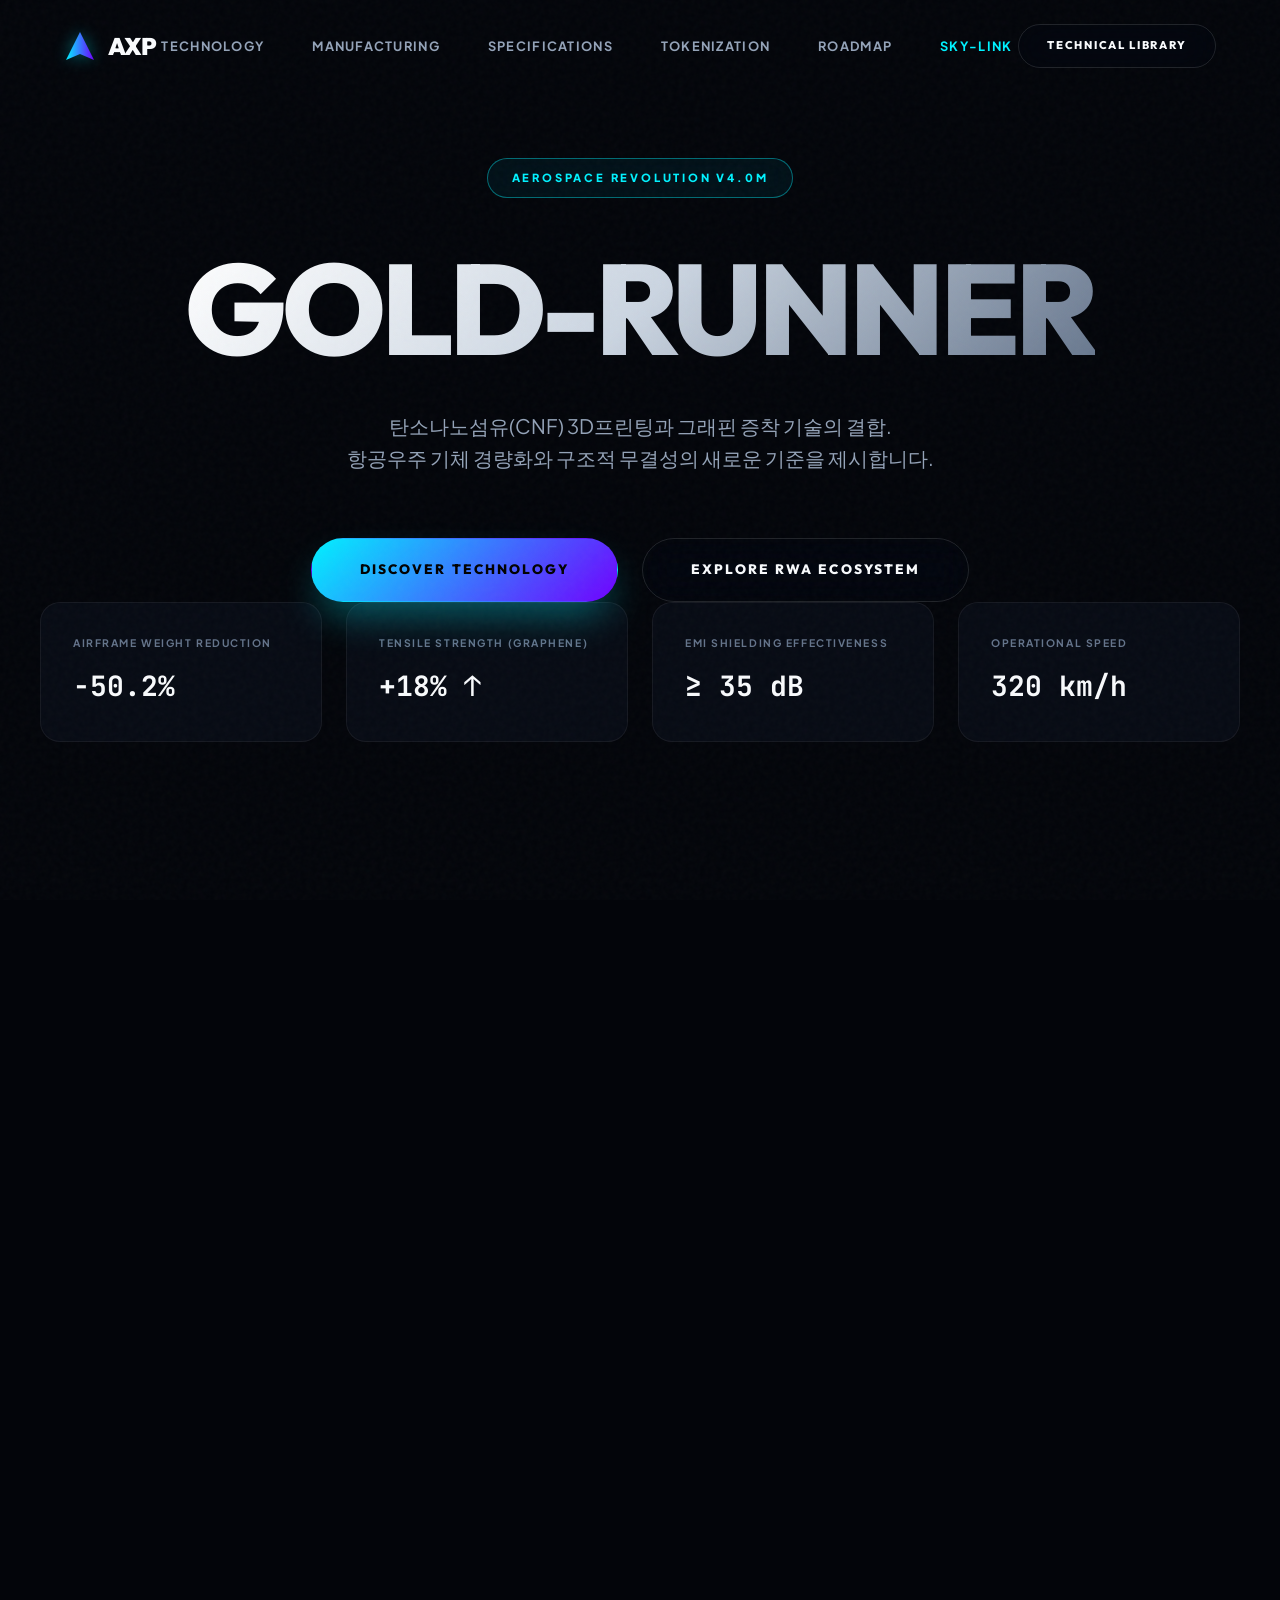
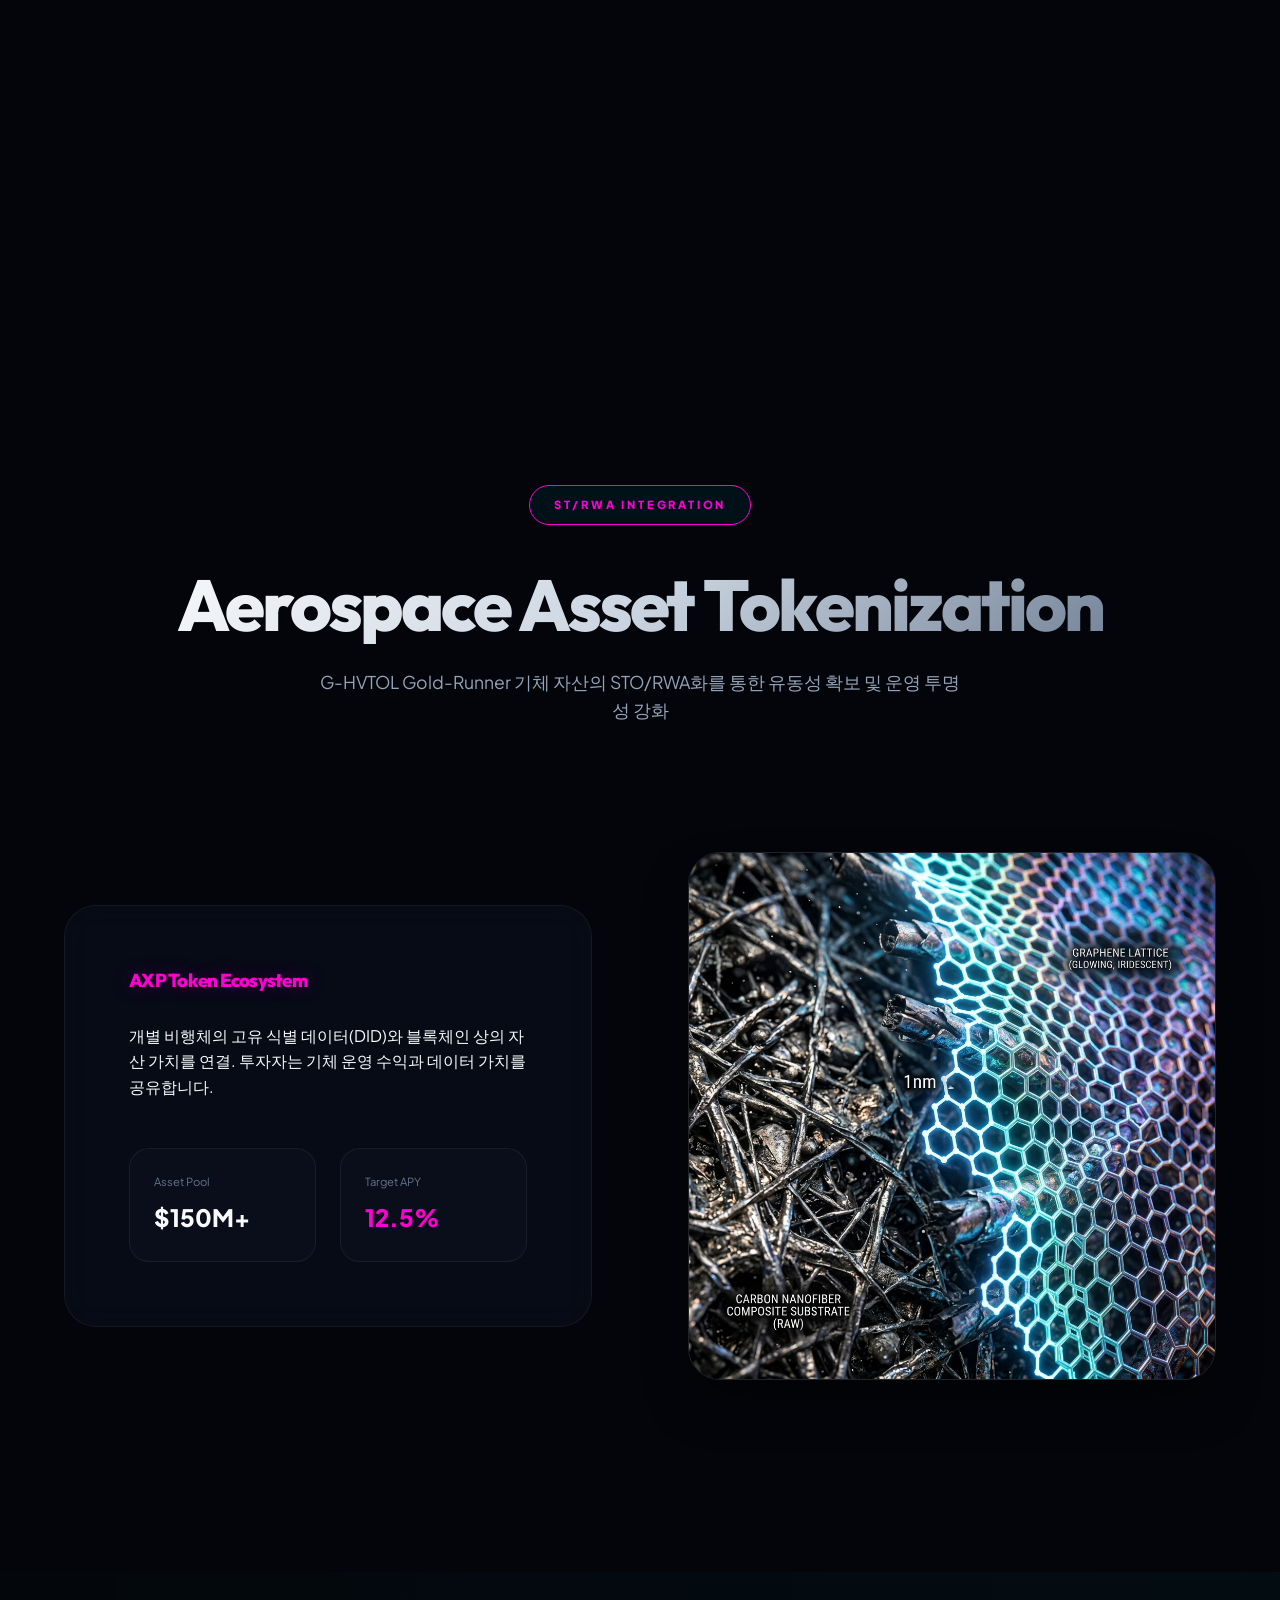
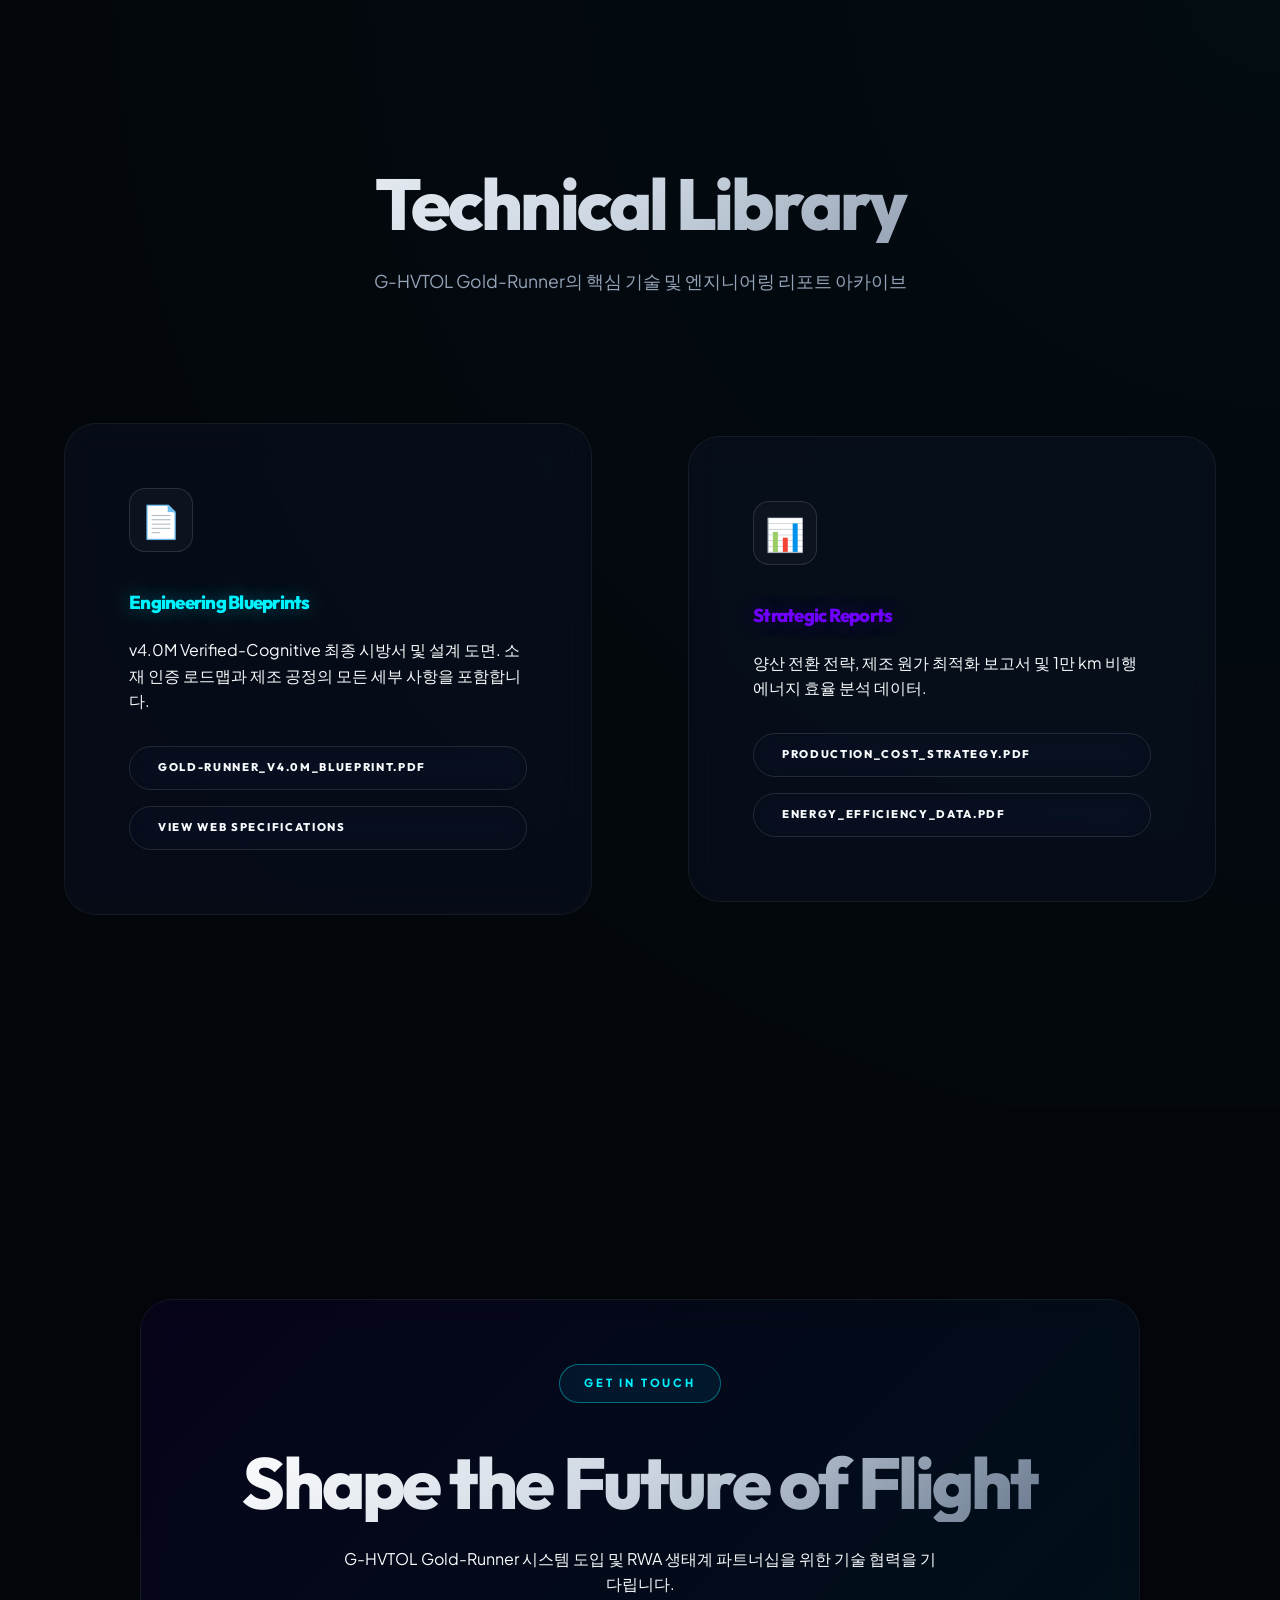
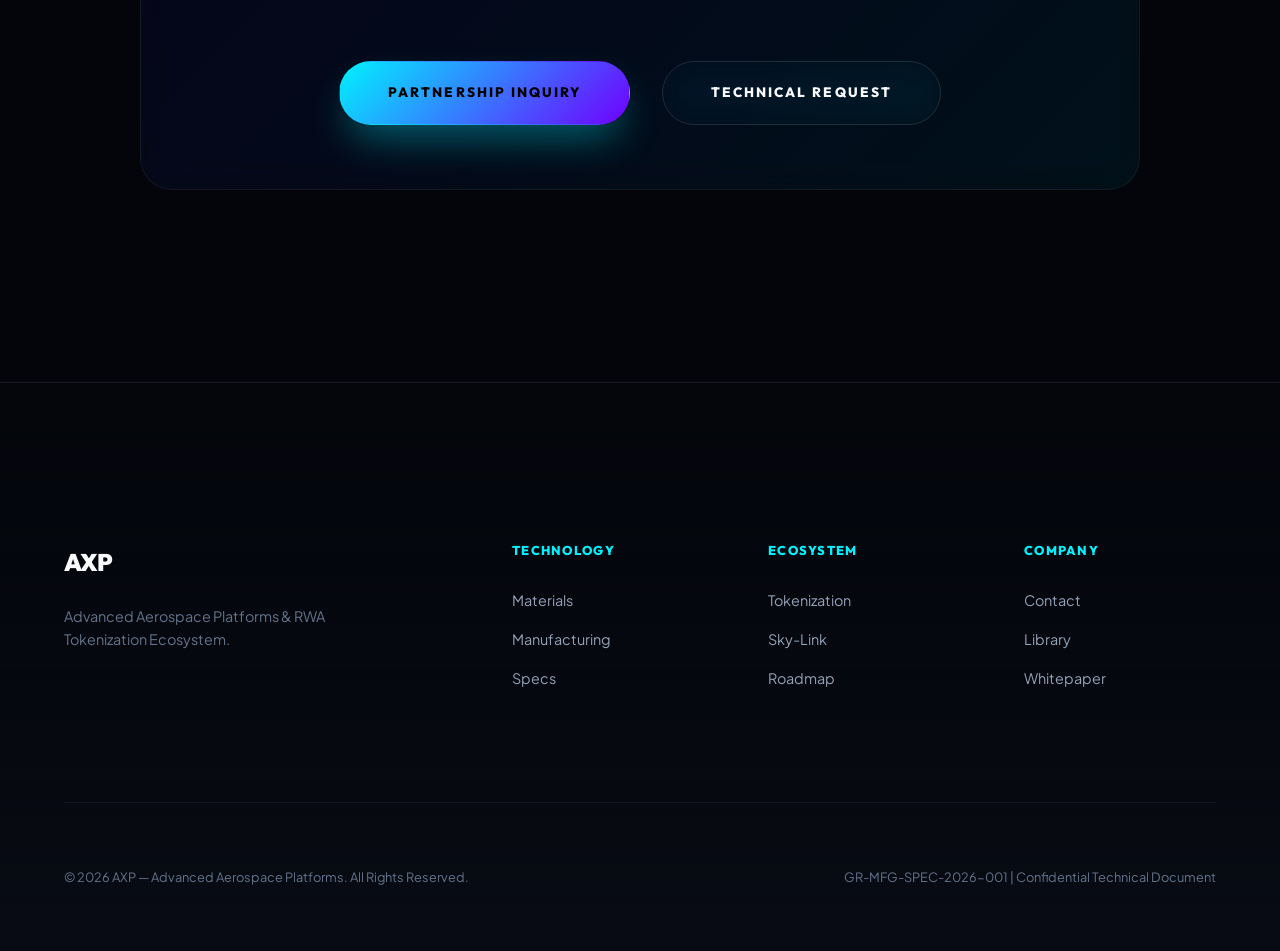
==== commit 0d849cdf: "deploy: v4.0M ultra-premium rebuild with glassmorphism and technical library" ====
--- a/index.html
+++ b/index.html
@@ -15,16 +15,21 @@
     <link rel="stylesheet" href="website_style.css">
 </head>
 <body>
+    <!-- Scroll Progress -->
+    <div class="scroll-progress" id="scroll-progress"></div>
+
     <!-- Background Elements -->
     <div class="bg-grain"></div>
+    <div class="bg-grid"></div>
     <div class="bg-blobs">
         <div class="blob blob-1"></div>
         <div class="blob blob-2"></div>
+        <div class="blob blob-3"></div>
     </div>
 
     <!-- Navigation -->
     <nav class="navbar">
-        <div class="logo">
+        <a href="index.html" class="logo">
             <svg width="32" height="32" viewBox="0 0 32 32" fill="none" xmlns="http://www.w3.org/2000/svg">
                 <path d="M16 2L2 30L16 24L30 30L16 2Z" fill="url(#logo-grad)" />
                 <defs>
@@ -35,35 +40,52 @@
                 </defs>
             </svg>
             <span>AXP</span>
-        </div>
+        </a>
         <div class="nav-links">
             <a href="#tech">Technology</a>
             <a href="#mfg">Manufacturing</a>
-            <a href="#specs">Specifications</a>
+            <a href="specifications.html">Specifications</a>
             <a href="#rwa">Tokenization</a>
             <a href="#roadmap">Roadmap</a>
             <a href="aerial-charging.html" style="color:var(--primary)">Sky-Link</a>
         </div>
-        <button class="btn btn-outline" style="padding: 0.6rem 1.5rem; font-size: 0.75rem;">Whitepaper</button>
+        <div class="nav-actions">
+            <a href="#resources" class="btn btn-outline btn-sm hide-mobile">Technical Library</a>
+            <button class="mobile-menu-toggle" id="menu-toggle" aria-label="Toggle Menu">
+                <span></span>
+                <span></span>
+                <span></span>
+            </button>
+        </div>
     </nav>
+
+    <!-- Mobile Menu -->
+    <div class="mobile-menu" id="mobile-menu">
+        <div class="mobile-menu-links">
+            <a href="#tech">Technology</a>
+            <a href="#mfg">Manufacturing</a>
+            <a href="specifications.html">Specifications</a>
+            <a href="#rwa">Tokenization</a>
+            <a href="#roadmap">Roadmap</a>
+            <a href="aerial-charging.html">Sky-Link</a>
+            <a href="#resources" class="btn btn-primary" style="margin-top: 2rem; width: 100%;">Technical Library</a>
+        </div>
+    </div>
 
     <!-- Hero Section -->
     <header class="hero">
-        <div class="hero-bg">
-            <img src="hero-gold-runner.png" alt="Gold-Runner Aerospace Background">
-        </div>
-        <div class="hero-content reveal">
-            <div class="hero-badge">Next-Gen G-HVTOL System</div>
+        <div class="hero-content">
+            <div class="hero-badge">Aerospace Revolution v4.0M</div>
             <h1 class="text-gradient">GOLD-RUNNER</h1>
             <p>탄소나노섬유(CNF) 3D프린팅과 그래핀 증착 기술의 결합.<br>항공우주 기체 경량화와 구조적 무결성의 새로운 기준을 제시합니다.</p>
-            <div style="display: flex; gap: 1.5rem; justify-content: center;">
+            <div style="display: flex; gap: 1.5rem; justify-content: center; flex-wrap: wrap;">
                 <a href="#tech" class="btn btn-primary">Discover Technology</a>
                 <a href="#rwa" class="btn btn-outline">Explore RWA Ecosystem</a>
             </div>
         </div>
 
         <!-- Dashboard Stats -->
-        <div class="dashboard-grid reveal" style="margin-top: 6rem;">
+        <div class="dashboard-grid">
             <div class="stat-card">
                 <div class="stat-label">Airframe Weight Reduction</div>
                 <div class="stat-value">-50.2%</div>
@@ -95,24 +117,24 @@
             <div class="reveal">
                 <div class="card-premium">
                     <div class="card-icon">🧪</div>
-                    <h3 class="text-cyan">CNF/PEKK Matrix</h3>
+                    <h3 class="text-cyan" style="margin-bottom: 1.5rem;">CNF/PEKK Matrix</h3>
                     <p class="text-dim">PEKK 매트릭스에 20wt%의 탄소나노섬유를 정밀 분산. 나노 스케일에서의 균열 전파를 억제하고 기존 알루미늄 대비 50% 이상의 경량화를 달성합니다.</p>
-                    <ul style="margin-top: 1.5rem; color: var(--text-muted); font-size: 0.85rem; list-style: none;">
-                        <li>• High Thermal Resistance (Tg ≥ 160°C)</li>
-                        <li>• Superior Chemical Stability</li>
-                        <li>• Structural Integrity (≥ 145 MPa)</li>
+                    <ul style="margin-top: 2rem; color: var(--text-muted); font-size: 0.9rem; list-style: none;">
+                        <li style="margin-bottom: 0.75rem;">• High Thermal Resistance (Tg ≥ 160°C)</li>
+                        <li style="margin-bottom: 0.75rem;">• Superior Chemical Stability</li>
+                        <li style="margin-bottom: 0.75rem;">• Structural Integrity (≥ 145 MPa)</li>
                     </ul>
                 </div>
             </div>
             <div class="reveal">
                 <div class="card-premium">
                     <div class="card-icon">⚡</div>
-                    <h3 class="text-purple">Graphene Deposition</h3>
+                    <h3 class="text-purple" style="margin-bottom: 1.5rem;">Graphene Deposition</h3>
                     <p class="text-dim">표면에 증착된 단층 그래핀은 기계적 강도를 향상시킬 뿐만 아니라, 600% 향상된 전기전도도로 낙뢰 보호 및 EMI 차폐 기능을 통합합니다.</p>
-                    <ul style="margin-top: 1.5rem; color: var(--text-muted); font-size: 0.85rem; list-style: none;">
-                        <li>• Tensile Modulus Improvement</li>
-                        <li>• Conductive Path Integration</li>
-                        <li>• Zone 2A Lightning Protection</li>
+                    <ul style="margin-top: 2rem; color: var(--text-muted); font-size: 0.9rem; list-style: none;">
+                        <li style="margin-bottom: 0.75rem;">• Tensile Modulus Improvement</li>
+                        <li style="margin-bottom: 0.75rem;">• Conductive Path Integration</li>
+                        <li style="margin-bottom: 0.75rem;">• Zone 2A Lightning Protection</li>
                     </ul>
                 </div>
             </div>
@@ -120,7 +142,7 @@
     </section>
 
     <!-- Manufacturing Section -->
-    <section id="mfg" class="section" style="background: rgba(255, 255, 255, 0.01);">
+    <section id="mfg" class="section">
         <div class="section-header reveal">
             <h2 class="section-title text-gradient">Precision Manufacturing</h2>
             <p class="section-subtitle">AS9100D 항공우주 표준을 준수하는 4단계 적층 제조 및 증착 프로세스</p>
@@ -128,28 +150,25 @@
 
         <div class="grid-2">
             <div class="reveal">
-                <img src="cnf-printing.png" alt="3D Printing Process" class="feature-img" style="border-color: var(--primary-glow);">
-            </div>
-            <div class="reveal">
-                <div class="roadmap-container">
-                    <div class="roadmap-item">
-                        <div class="roadmap-date">STEP 01</div>
-                        <h3>Thermal Pre-processing</h3>
+                <div class="feature-img-wrapper">
+                    <img src="cnf-printing.png" alt="3D Printing Process" class="feature-img">
+                </div>
+            </div>
+            <div class="reveal">
+                <div class="roadmap-grid" style="grid-template-columns: 1fr; gap: 1.5rem;">
+                    <div class="roadmap-card">
+                        <span class="roadmap-step">STEP 01</span>
+                        <h3 style="margin-bottom: 1rem;">Thermal Pre-processing</h3>
                         <p class="text-dim">PEKK 필라멘트의 수분 함량을 0.02% 이하로 제어하기 위한 80°C 진공 건조 및 인라인 드라이 박스 투입.</p>
                     </div>
-                    <div class="roadmap-item">
-                        <div class="roadmap-date">STEP 02</div>
-                        <h3>High-Temp Additive Mfg</h3>
+                    <div class="roadmap-card">
+                        <span class="roadmap-step">STEP 02</span>
+                        <h3 style="margin-bottom: 1rem;">High-Temp Additive Mfg</h3>
                         <p class="text-dim">370°C 고온 노즐과 145°C 정밀 온도 제어 챔버를 통한 대형 기체 구조물 일체 성형.</p>
                     </div>
-                    <div class="roadmap-item">
-                        <div class="roadmap-date">STEP 03</div>
-                        <h3>Annealing & Crystallization</h3>
-                        <p class="text-dim">200°C 열처리 공정을 통해 고분자 결정화를 유도, 기계적 강도와 층간 결합력을 극대화.</p>
-                    </div>
-                    <div class="roadmap-item">
-                        <div class="roadmap-date">STEP 04</div>
-                        <h3>CVD Graphene Transfer</h3>
+                    <div class="roadmap-card">
+                        <span class="roadmap-step">STEP 03</span>
+                        <h3 style="margin-bottom: 1rem;">CVD Graphene Transfer</h3>
                         <p class="text-dim">Cu 촉매 기판에서 성장된 고품질 그래핀을 드라이 전사 방식으로 기체 표면에 결합.</p>
                     </div>
                 </div>
@@ -157,67 +176,8 @@
         </div>
     </section>
 
-    <!-- Specifications Section -->
-    <section id="specs" class="section">
-        <div class="section-header reveal">
-            <h2 class="section-title text-gradient">Technical Specifications</h2>
-            <p class="section-subtitle">ASTM 및 DO-160G 표준에 따른 공인 검증 데이터</p>
-        </div>
-
-        <div class="spec-container reveal">
-            <table class="spec-table">
-                <thead>
-                    <tr>
-                        <th>Property</th>
-                        <th>Standard</th>
-                        <th>Target Value (Base)</th>
-                        <th>Graphene Enhanced</th>
-                    </tr>
-                </thead>
-                <tbody>
-                    <tr>
-                        <td>Tensile Strength (XY)</td>
-                        <td>ASTM D3039</td>
-                        <td>145 MPa</td>
-                        <td class="text-cyan">171 MPa (+18%)</td>
-                    </tr>
-                    <tr>
-                        <td>Tensile Modulus</td>
-                        <td>ASTM D3039</td>
-                        <td>12 GPa</td>
-                        <td class="text-cyan">14 GPa</td>
-                    </tr>
-                    <tr>
-                        <td>Interlaminar Shear (ILSS)</td>
-                        <td>ASTM D5379</td>
-                        <td>35 MPa</td>
-                        <td class="text-cyan">45 MPa (+28%)</td>
-                    </tr>
-                    <tr>
-                        <td>Glass Transition (Tg)</td>
-                        <td>DSC</td>
-                        <td>160°C</td>
-                        <td>160°C</td>
-                    </tr>
-                    <tr>
-                        <td>EMI Shielding</td>
-                        <td>ASTM D4935</td>
-                        <td>< 5 dB</td>
-                        <td class="text-cyan">≥ 35 dB</td>
-                    </tr>
-                    <tr>
-                        <td>Sheet Resistance</td>
-                        <td>4-Probe</td>
-                        <td>Insulator</td>
-                        <td class="text-cyan">≤ 500 Ω/sq</td>
-                    </tr>
-                </tbody>
-            </table>
-        </div>
-    </section>
-
-    <!-- RWA & Tokenization Section -->
-    <section id="rwa" class="section" style="background: linear-gradient(180deg, transparent, rgba(112, 0, 255, 0.05), transparent);">
+    <!-- RWA Section -->
+    <section id="rwa" class="section">
         <div class="section-header reveal">
             <div class="hero-badge" style="color: var(--accent); border-color: var(--accent);">ST/RWA Integration</div>
             <h2 class="section-title text-gradient">Aerospace Asset Tokenization</h2>
@@ -227,87 +187,106 @@
         <div class="grid-2">
             <div class="reveal">
                 <div class="card-premium">
-                    <h3 class="text-cyan">AXP Token Ecosystem</h3>
+                    <h3 class="text-pink" style="margin-bottom: 2rem;">AXP Token Ecosystem</h3>
                     <p class="text-dim">개별 비행체의 고유 식별 데이터(DID)와 블록체인 상의 자산 가치를 연결. 투자자는 기체 운영 수익과 데이터 가치를 공유합니다.</p>
-                    <div style="margin-top: 2rem; display: grid; grid-template-columns: 1fr 1fr; gap: 1rem;">
-                        <div style="padding: 1rem; border: 1px solid var(--border); border-radius: 12px; background: rgba(0,0,0,0.2);">
-                            <div style="font-size: 0.6rem; color: var(--text-muted);">Asset Pool</div>
-                            <div style="font-weight: 700;">$150M+</div>
+                    <div style="margin-top: 3rem; display: grid; grid-template-columns: 1fr 1fr; gap: 1.5rem;">
+                        <div style="padding: 1.5rem; border: 1px solid var(--border); border-radius: 20px; background: rgba(255,255,255,0.02);">
+                            <div style="font-size: 0.7rem; color: var(--text-muted); margin-bottom: 0.5rem;">Asset Pool</div>
+                            <div style="font-size: 1.5rem; font-weight: 800;">$150M+</div>
                         </div>
-                        <div style="padding: 1rem; border: 1px solid var(--border); border-radius: 12px; background: rgba(0,0,0,0.2);">
-                            <div style="font-size: 0.6rem; color: var(--text-muted);">Target APY</div>
-                            <div style="font-weight: 700; color: var(--accent);">12.5%</div>
+                        <div style="padding: 1.5rem; border: 1px solid var(--border); border-radius: 20px; background: rgba(255,255,255,0.02);">
+                            <div style="font-size: 0.7rem; color: var(--text-muted); margin-bottom: 0.5rem;">Target APY</div>
+                            <div style="font-size: 1.5rem; font-weight: 800; color: var(--accent);">12.5%</div>
                         </div>
                     </div>
                 </div>
             </div>
             <div class="reveal">
-                <img src="graphene-detail.png" alt="Tokenization Visual" class="feature-img">
-            </div>
-        </div>
-    </section>
-
-    <!-- Roadmap Section -->
-    <section id="roadmap" class="section">
-        <div class="section-header reveal">
-            <h2 class="section-title text-gradient">Strategic Roadmap</h2>
-        </div>
-
-        <div class="roadmap-container reveal">
-            <div class="roadmap-item">
-                <div class="roadmap-date">2026 Q3 — Foundation</div>
-                <h3>Technical Verification</h3>
-                <p class="text-dim">NCAMP 소재 인증 완료, 100시간 무결함 비행 시험 달성, AS9100D 제조 공정 수립.</p>
-            </div>
-            <div class="roadmap-item">
-                <div class="roadmap-date">2027 Q2 — Expansion</div>
-                <h3>Production Scaling</h3>
-                <p class="text-dim">월 4기 생산 택트 타임 확보, FAA/EASA TC 인증 개시, AXP Token 기반 RWA 생태계 런칭.</p>
-            </div>
-            <div class="roadmap-item">
-                <div class="roadmap-date">2028+ — Global</div>
-                <h3>Aerospace Network</h3>
-                <p class="text-dim">글로벌 서비스 센터 구축, 자율 비행 알고리즘 통합, 전 세계 주요 도시 G-HVTOL 인프라 확장.</p>
+                <div class="feature-img-wrapper">
+                    <img src="graphene-detail.png" alt="Tokenization Visual" class="feature-img">
+                </div>
+            </div>
+        </div>
+    </section>
+
+    <!-- Technical Library Section -->
+    <section id="resources" class="section" style="background: radial-gradient(circle at top right, rgba(0, 242, 255, 0.03), transparent);">
+        <div class="section-header reveal">
+            <h2 class="section-title text-gradient">Technical Library</h2>
+            <p class="section-subtitle">G-HVTOL Gold-Runner의 핵심 기술 및 엔지니어링 리포트 아카이브</p>
+        </div>
+
+        <div class="grid-2">
+            <div class="reveal">
+                <div class="card-premium">
+                    <div class="card-icon">📄</div>
+                    <h3 class="text-cyan" style="margin-bottom: 1.5rem;">Engineering Blueprints</h3>
+                    <p class="text-dim">v4.0M Verified-Cognitive 최종 시방서 및 설계 도면. 소재 인증 로드맵과 제조 공정의 모든 세부 사항을 포함합니다.</p>
+                    <div style="margin-top: 2rem; display: flex; flex-direction: column; gap: 1rem;">
+                        <a href="#" class="btn btn-outline btn-sm" style="justify-content: flex-start; width: 100%;">Gold-Runner_v4.0M_Blueprint.pdf</a>
+                        <a href="specifications.html" class="btn btn-outline btn-sm" style="justify-content: flex-start; width: 100%;">View Web Specifications</a>
+                    </div>
+                </div>
+            </div>
+            <div class="reveal">
+                <div class="card-premium">
+                    <div class="card-icon">📊</div>
+                    <h3 class="text-purple" style="margin-bottom: 1.5rem;">Strategic Reports</h3>
+                    <p class="text-dim">양산 전환 전략, 제조 원가 최적화 보고서 및 1만 km 비행 에너지 효율 분석 데이터.</p>
+                    <div style="margin-top: 2rem; display: flex; flex-direction: column; gap: 1rem;">
+                        <a href="#" class="btn btn-outline btn-sm" style="justify-content: flex-start; width: 100%;">Production_Cost_Strategy.pdf</a>
+                        <a href="#" class="btn btn-outline btn-sm" style="justify-content: flex-start; width: 100%;">Energy_Efficiency_Data.pdf</a>
+                    </div>
+                </div>
+            </div>
+        </div>
+    </section>
+
+    <!-- Contact Section -->
+    <section id="contact" class="section">
+        <div class="card-premium reveal" style="max-width: 1000px; margin: 0 auto; text-align: center; background: linear-gradient(135deg, rgba(112, 0, 255, 0.05), rgba(0, 242, 255, 0.05));">
+            <div class="hero-badge" style="color: var(--primary); border-color: var(--primary-glow);">Get in Touch</div>
+            <h2 class="section-title text-gradient">Shape the Future of Flight</h2>
+            <p class="text-dim" style="margin-bottom: 4rem; max-width: 600px; margin-left: auto; margin-right: auto;">G-HVTOL Gold-Runner 시스템 도입 및 RWA 생태계 파트너십을 위한 기술 협력을 기다립니다.</p>
+            <div style="display: flex; gap: 2rem; justify-content: center; flex-wrap: wrap;">
+                <a href="mailto:partnership@axp.kr" class="btn btn-primary">Partnership Inquiry</a>
+                <a href="#resources" class="btn btn-outline">Technical Request</a>
             </div>
         </div>
     </section>
 
     <!-- Footer -->
     <footer>
-        <div class="footer-logo logo">
-            <span>AXP</span>
-        </div>
-        <div class="footer-links">
-            <a href="#tech">Technology</a>
-            <a href="#mfg">Manufacturing</a>
-            <a href="#specs">Specs</a>
-            <a href="#rwa">RWA</a>
-            <a href="#roadmap">Roadmap</a>
-        </div>
-        <p class="copyright">&copy; 2026 AXP — Advanced Aerospace Platforms. All Rights Reserved.</p>
-        <p style="margin-top: 1rem; font-size: 0.7rem; color: var(--text-muted);">GR-MFG-SPEC-2026-001 | Confidential Technical Document</p>
+        <div class="footer-top">
+            <div class="footer-brand">
+                <a href="index.html" class="logo"><span>AXP</span></a>
+                <p>Advanced Aerospace Platforms & RWA Tokenization Ecosystem.</p>
+            </div>
+            <div class="footer-col">
+                <h4>Technology</h4>
+                <a href="#tech">Materials</a>
+                <a href="#mfg">Manufacturing</a>
+                <a href="specifications.html">Specs</a>
+            </div>
+            <div class="footer-col">
+                <h4>Ecosystem</h4>
+                <a href="#rwa">Tokenization</a>
+                <a href="aerial-charging.html">Sky-Link</a>
+                <a href="#roadmap">Roadmap</a>
+            </div>
+            <div class="footer-col">
+                <h4>Company</h4>
+                <a href="#contact">Contact</a>
+                <a href="#resources">Library</a>
+                <a href="#">Whitepaper</a>
+            </div>
+        </div>
+        <div class="footer-bottom">
+            <p>&copy; 2026 AXP — Advanced Aerospace Platforms. All Rights Reserved.</p>
+            <p>GR-MFG-SPEC-2026-001 | Confidential Technical Document</p>
+        </div>
     </footer>
 
     <script src="website_script.js"></script>
-    <script>
-        // Scroll Animation
-        const reveals = document.querySelectorAll('.reveal');
-        const observerOptions = { threshold: 0.1 };
-        const observer = new IntersectionObserver((entries) => {
-            entries.forEach(entry => {
-                if (entry.isIntersecting) {
-                    entry.target.classList.add('active');
-                }
-            });
-        }, observerOptions);
-        reveals.forEach(el => observer.observe(el));
-
-        // Navbar Scroll Effect
-        window.addEventListener('scroll', () => {
-            const nav = document.querySelector('.navbar');
-            if (window.scrollY > 50) nav.classList.add('scrolled');
-            else nav.classList.remove('scrolled');
-        });
-    </script>
 </body>
 </html>
--- a/website_style.css
+++ b/website_style.css
@@ -1,32 +1,34 @@
-@import url('https://fonts.googleapis.com/css2?family=Inter:wght@300;400;500;600;700&family=Outfit:wght@300;400;500;600;700;800;900&family=JetBrains+Mono:wght@400;500&display=swap');
+@import url('https://fonts.googleapis.com/css2?family=Plus+Jakarta+Sans:wght@300;400;500;600;700;800&family=Outfit:wght@300;400;500;600;700;800;900&family=JetBrains+Mono:wght@400;500&display=swap');
 
 :root {
-    /* Color Palette - Deep Aerospace Theme */
-    --bg-dark: #020408;
-    --bg-surface: #0a0c12;
-    --bg-card: rgba(16, 20, 30, 0.6);
+    /* Color Palette - Ultra Modern Aerospace */
+    --bg-dark: #03050a;
+    --bg-surface: #080b14;
+    --bg-card: rgba(15, 20, 35, 0.4);
     
     --primary: #00f2ff;       /* Cyber Cyan */
     --primary-glow: rgba(0, 242, 255, 0.4);
     --secondary: #7000ff;     /* Plasma Purple */
-    --secondary-glow: rgba(112, 0, 255, 0.4);
+    --secondary-glow: rgba(112, 0, 255, 0.3);
     --accent: #ff00d4;        /* Hyper Pink */
+    --accent-glow: rgba(255, 0, 212, 0.3);
     
-    --text-main: #f0f2f5;
+    --text-main: #f8fafc;
     --text-dim: #94a3b8;
     --text-muted: #64748b;
     
-    --border: rgba(255, 255, 255, 0.08);
-    --border-highlight: rgba(0, 242, 255, 0.2);
+    --border: rgba(255, 255, 255, 0.06);
+    --border-bright: rgba(255, 255, 255, 0.12);
     
     --font-header: 'Outfit', sans-serif;
-    --font-body: 'Inter', sans-serif;
+    --font-body: 'Plus Jakarta Sans', sans-serif;
     --font-mono: 'JetBrains Mono', monospace;
     
-    --shadow-premium: 0 20px 40px rgba(0, 0, 0, 0.4);
-    --glass: blur(20px) saturate(180%);
+    --glass: blur(16px) saturate(180%);
+    --shadow-premium: 0 25px 50px -12px rgba(0, 0, 0, 0.5);
     
-    --transition: all 0.5s cubic-bezier(0.16, 1, 0.3, 1);
+    --transition: all 0.6s cubic-bezier(0.22, 1, 0.36, 1);
+    --transition-fast: all 0.3s cubic-bezier(0.22, 1, 0.36, 1);
 }
 
 /* Base Setup */
@@ -34,11 +36,13 @@
     margin: 0;
     padding: 0;
     box-sizing: border-box;
+    cursor: default;
 }
 
 html {
     scroll-behavior: smooth;
     font-size: 16px;
+    background-color: var(--bg-dark);
 }
 
 body {
@@ -50,125 +54,190 @@
     -webkit-font-smoothing: antialiased;
 }
 
-/* Background Effects */
+button, a {
+    cursor: pointer;
+}
+
+/* Scrollbar */
+::-webkit-scrollbar {
+    width: 8px;
+}
+::-webkit-scrollbar-track {
+    background: var(--bg-dark);
+}
+::-webkit-scrollbar-thumb {
+    background: var(--border-bright);
+    border-radius: 10px;
+}
+::-webkit-scrollbar-thumb:hover {
+    background: var(--primary);
+}
+
+/* Background Elements */
 .bg-grain {
     position: fixed;
     inset: 0;
-    z-index: 9999;
+    z-index: 999;
     pointer-events: none;
-    opacity: 0.02;
+    opacity: 0.03;
     background-image: url("data:image/svg+xml,%3Csvg viewBox='0 0 256 256' xmlns='http://www.w3.org/2000/svg'%3E%3Cfilter id='n'%3E%3CfeTurbulence type='fractalNoise' baseFrequency='0.65' numOctaves='3' stitchTiles='stitch'/%3E%3C/filter%3E%3Crect width='100%25' height='100%25' filter='url(%23n)'/%3E%3C/svg%3E");
+}
+
+.bg-grid {
+    position: fixed;
+    inset: 0;
+    z-index: -1;
+    background-image: linear-gradient(var(--border) 1px, transparent 1px), linear-gradient(90deg, var(--border) 1px, transparent 1px);
+    background-size: 60px 60px;
+    mask-image: radial-gradient(circle at center, black, transparent 80%);
+    opacity: 0.2;
 }
 
 .bg-blobs {
     position: fixed;
     inset: 0;
-    z-index: -1;
+    z-index: -2;
     overflow: hidden;
 }
 
 .blob {
     position: absolute;
-    width: 600px;
-    height: 600px;
-    background: radial-gradient(circle, var(--secondary-glow) 0%, transparent 70%);
+    width: 800px;
+    height: 800px;
     border-radius: 50%;
-    filter: blur(100px);
-    opacity: 0.5;
-    animation: move 20s infinite alternate;
-}
-
-.blob-1 { top: -10%; left: -10%; background: radial-gradient(circle, var(--primary-glow) 0%, transparent 70%); }
-.blob-2 { bottom: -10%; right: -10%; animation-delay: -5s; }
-
-@keyframes move {
-    0% { transform: translate(0, 0) scale(1); }
-    100% { transform: translate(100px, 50px) scale(1.1); }
+    filter: blur(120px);
+    opacity: 0.4;
+    transition: transform 1s ease-out;
+}
+
+.blob-1 { top: -20%; left: -10%; background: radial-gradient(circle, var(--primary-glow), transparent); }
+.blob-2 { bottom: -20%; right: -10%; background: radial-gradient(circle, var(--secondary-glow), transparent); }
+.blob-3 { top: 40%; left: 50%; width: 600px; height: 600px; background: radial-gradient(circle, var(--accent-glow), transparent); opacity: 0.2; }
+
+/* Scroll Progress */
+.scroll-progress {
+    position: fixed;
+    top: 0;
+    left: 0;
+    width: 0%;
+    height: 3px;
+    background: linear-gradient(to right, var(--primary), var(--secondary), var(--accent));
+    z-index: 2000;
+    transition: width 0.1s linear;
 }
 
 /* Typography */
 h1, h2, h3, h4 {
     font-family: var(--font-header);
     font-weight: 800;
-    letter-spacing: -0.03em;
+    letter-spacing: -0.04em;
     line-height: 1.1;
 }
 
 .text-gradient {
-    background: linear-gradient(135deg, #fff 0%, #cbd5e1 100%);
+    background: linear-gradient(135deg, #fff 0%, #cbd5e1 50%, #64748b 100%);
     -webkit-background-clip: text;
     -webkit-text-fill-color: transparent;
 }
 
-.text-cyan { color: var(--primary); }
-.text-purple { color: var(--secondary); }
+.text-cyan { color: var(--primary); text-shadow: 0 0 20px var(--primary-glow); }
+.text-purple { color: var(--secondary); text-shadow: 0 0 20px var(--secondary-glow); }
+.text-pink { color: var(--accent); text-shadow: 0 0 20px var(--accent-glow); }
 
 /* Navigation */
 .navbar {
     position: fixed;
     top: 0;
     width: 100%;
-    padding: 1.5rem 3rem;
+    padding: 1.5rem 4rem;
     display: flex;
     justify-content: space-between;
     align-items: center;
-    background: rgba(2, 4, 8, 0.7);
+    z-index: 1000;
+    transition: var(--transition);
+}
+
+.navbar.scrolled {
+    padding: 1rem 4rem;
+    background: rgba(3, 5, 10, 0.8);
     backdrop-filter: var(--glass);
     border-bottom: 1px solid var(--border);
-    z-index: 1000;
-    transition: var(--transition);
-}
-
-.navbar.scrolled {
-    padding: 1rem 3rem;
-    background: rgba(2, 4, 8, 0.9);
 }
 
 .logo {
     font-family: var(--font-header);
-    font-size: 1.75rem;
+    font-size: 1.5rem;
     font-weight: 900;
     letter-spacing: -0.05em;
     display: flex;
     align-items: center;
-    gap: 0.5rem;
-}
-
-.logo span {
-    background: linear-gradient(135deg, var(--primary), var(--secondary));
-    -webkit-background-clip: text;
-    -webkit-text-fill-color: transparent;
+    gap: 0.75rem;
+    text-decoration: none;
+    color: var(--text-main);
+}
+
+.logo svg {
+    filter: drop-shadow(0 0 8px var(--primary-glow));
 }
 
 .nav-links {
     display: flex;
-    gap: 2.5rem;
+    gap: 3rem;
 }
 
 .nav-links a {
     color: var(--text-dim);
     text-decoration: none;
-    font-size: 0.85rem;
-    font-weight: 600;
-    letter-spacing: 0.05em;
-    text-transform: uppercase;
-    transition: var(--transition);
+    font-size: 0.8rem;
+    font-weight: 700;
+    letter-spacing: 0.1em;
+    text-transform: uppercase;
+    transition: var(--transition-fast);
     position: relative;
 }
 
 .nav-links a::after {
     content: '';
     position: absolute;
-    bottom: -4px;
-    left: 0;
+    bottom: -6px;
+    left: 50%;
     width: 0;
     height: 2px;
     background: var(--primary);
-    transition: var(--transition);
-}
-
-.nav-links a:hover { color: var(--primary); }
+    transition: var(--transition-fast);
+    transform: translateX(-50%);
+}
+
+.nav-links a:hover { color: var(--text-main); }
 .nav-links a:hover::after { width: 100%; }
+
+.nav-actions {
+    display: flex;
+    align-items: center;
+    gap: 1.5rem;
+}
+
+.mobile-menu-toggle {
+    display: none;
+    flex-direction: column;
+    gap: 6px;
+    background: none;
+    border: none;
+    padding: 5px;
+    z-index: 1100;
+}
+
+.mobile-menu-toggle span {
+    display: block;
+    width: 24px;
+    height: 2px;
+    background: var(--text-main);
+    transition: var(--transition-fast);
+}
+
+.mobile-menu-toggle.active span:nth-child(1) { transform: translateY(8px) rotate(45deg); }
+.mobile-menu-toggle.active span:nth-child(2) { opacity: 0; }
+.mobile-menu-toggle.active span:nth-child(3) { transform: translateY(-8px) rotate(-45deg); }
 
 /* Hero Section */
 .hero {
@@ -183,69 +252,63 @@
     overflow: hidden;
 }
 
-.hero-bg {
-    position: absolute;
-    inset: 0;
-    z-index: -1;
-}
-
-.hero-bg img {
-    width: 100%;
-    height: 100%;
-    object-fit: cover;
-    opacity: 0.3;
-}
-
-.hero-bg::after {
-    content: '';
-    position: absolute;
-    inset: 0;
-    background: radial-gradient(circle at center, transparent 0%, var(--bg-dark) 80%);
+.hero-content {
+    max-width: 1000px;
+    z-index: 10;
 }
 
 .hero-badge {
-    padding: 0.5rem 1.25rem;
-    background: rgba(255, 255, 255, 0.05);
-    border: 1px solid var(--border-highlight);
+    display: inline-block;
+    padding: 0.6rem 1.5rem;
+    background: rgba(0, 242, 255, 0.05);
+    border: 1px solid var(--primary-glow);
     border-radius: 100px;
-    font-size: 0.75rem;
-    font-weight: 700;
-    letter-spacing: 0.2em;
+    font-size: 0.7rem;
+    font-weight: 800;
+    letter-spacing: 0.25em;
     text-transform: uppercase;
     color: var(--primary);
+    margin-bottom: 2.5rem;
+    backdrop-filter: var(--glass);
+    animation: fadeInUp 1s ease-out;
+}
+
+.hero h1 {
+    font-size: clamp(3.5rem, 12vw, 8rem);
     margin-bottom: 2rem;
-    backdrop-filter: var(--glass);
-}
-
-.hero h1 {
-    font-size: clamp(3rem, 10vw, 6rem);
-    margin-bottom: 1.5rem;
-    text-transform: uppercase;
+    text-transform: uppercase;
+    animation: fadeInUp 1s ease-out 0.2s both;
 }
 
 .hero p {
     font-size: 1.25rem;
     color: var(--text-dim);
-    max-width: 800px;
-    margin-bottom: 3rem;
-    font-weight: 300;
-}
-
-/* Dashboard / Stats */
+    max-width: 700px;
+    margin: 0 auto 4rem;
+    font-weight: 400;
+    animation: fadeInUp 1s ease-out 0.4s both;
+}
+
+@keyframes fadeInUp {
+    from { opacity: 0; transform: translateY(30px); }
+    to { opacity: 1; transform: translateY(0); }
+}
+
+/* Dashboard Stats */
 .dashboard-grid {
     display: grid;
     grid-template-columns: repeat(4, 1fr);
     gap: 1.5rem;
     width: 100%;
     max-width: 1200px;
-    margin-top: 4rem;
+    animation: fadeInUp 1s ease-out 0.6s both;
 }
 
 .stat-card {
     background: var(--bg-card);
     border: 1px solid var(--border);
-    padding: 1.5rem;
-    border-radius: 16px;
+    padding: 2rem;
+    border-radius: 20px;
     backdrop-filter: var(--glass);
     text-align: left;
     transition: var(--transition);
@@ -253,45 +316,48 @@
 
 .stat-card:hover {
     border-color: var(--primary-glow);
-    transform: translateY(-5px);
+    background: rgba(0, 242, 255, 0.05);
+    transform: translateY(-8px) scale(1.02);
 }
 
 .stat-label {
-    font-size: 0.7rem;
+    font-size: 0.65rem;
     color: var(--text-muted);
     text-transform: uppercase;
-    letter-spacing: 0.1em;
-    margin-bottom: 0.5rem;
+    letter-spacing: 0.15em;
+    margin-bottom: 0.75rem;
+    font-weight: 700;
 }
 
 .stat-value {
     font-family: var(--font-mono);
-    font-size: 1.5rem;
+    font-size: 1.75rem;
     font-weight: 700;
-    color: var(--primary);
-}
-
-/* Sections */
+    color: var(--text-main);
+}
+
+/* Section Common */
 .section {
-    padding: 10rem 2rem;
+    padding: 12rem 4rem;
     max-width: 1400px;
     margin: 0 auto;
+    position: relative;
 }
 
 .section-header {
     text-align: center;
-    margin-bottom: 6rem;
+    margin-bottom: 8rem;
 }
 
 .section-title {
-    font-size: clamp(2rem, 5vw, 3.5rem);
-    margin-bottom: 1rem;
+    font-size: clamp(2.5rem, 6vw, 4.5rem);
+    margin-bottom: 1.5rem;
 }
 
 .section-subtitle {
     color: var(--text-dim);
     font-size: 1.1rem;
-    max-width: 600px;
+    max-width: 650px;
     margin: 0 auto;
 }
 
@@ -299,55 +365,92 @@
 .grid-2 {
     display: grid;
     grid-template-columns: 1fr 1fr;
-    gap: 5rem;
-    align-items: center;
-}
-
-/* Cards & Components */
+    gap: 6rem;
+    align-items: center;
+}
+
+.grid-3 {
+    display: grid;
+    grid-template-columns: repeat(3, 1fr);
+    gap: 2.5rem;
+}
+
+/* Premium Card */
 .card-premium {
     background: var(--bg-card);
     border: 1px solid var(--border);
-    padding: 3rem;
-    border-radius: 24px;
+    padding: 4rem;
+    border-radius: 32px;
     backdrop-filter: var(--glass);
     transition: var(--transition);
     position: relative;
     overflow: hidden;
-}
-
-.card-premium::before {
+    height: 100%;
+}
+
+.card-premium::after {
     content: '';
     position: absolute;
-    top: 0;
-    left: 0;
-    width: 100%;
-    height: 100%;
-    background: linear-gradient(135deg, var(--primary-glow), transparent);
+    inset: 0;
+    background: radial-gradient(circle at var(--mouse-x, 50%) var(--mouse-y, 50%), rgba(255, 255, 255, 0.05), transparent 80%);
     opacity: 0;
-    transition: var(--transition);
+    transition: opacity 0.3s;
 }
 
 .card-premium:hover {
     border-color: var(--primary-glow);
-    transform: translateY(-10px);
+    transform: translateY(-12px);
+    box-shadow: 0 40px 80px -20px rgba(0, 0, 0, 0.6);
+    background: rgba(15, 20, 35, 0.6);
+}
+
+.card-premium:hover::after { opacity: 1; }
+
+.card-icon {
+    width: 64px;
+    height: 64px;
+    background: rgba(255, 255, 255, 0.03);
+    border: 1px solid var(--border-bright);
+    border-radius: 16px;
+    display: flex;
+    align-items: center;
+    justify-content: center;
+    font-size: 2rem;
+    margin-bottom: 2.5rem;
+    transition: var(--transition-fast);
+}
+
+.card-premium:hover .card-icon {
+    border-color: var(--primary);
+    transform: scale(1.1) rotate(5deg);
+}
+
+/* Feature Image */
+.feature-img-wrapper {
+    position: relative;
+    border-radius: 32px;
+    overflow: hidden;
+    border: 1px solid var(--border-bright);
     box-shadow: var(--shadow-premium);
 }
 
-.card-premium:hover::before { opacity: 0.05; }
-
-.card-icon {
-    font-size: 2.5rem;
-    margin-bottom: 2rem;
-    display: inline-block;
-}
-
-/* Spec Table */
+.feature-img {
+    width: 100%;
+    height: auto;
+    display: block;
+    transition: transform 1s ease;
+}
+
+.feature-img-wrapper:hover .feature-img {
+    transform: scale(1.05);
+}
+
+/* Table Design */
 .spec-container {
-    width: 100%;
-    overflow-x: auto;
-    border-radius: 24px;
+    background: var(--bg-card);
     border: 1px solid var(--border);
-    background: var(--bg-card);
+    border-radius: 32px;
+    overflow: hidden;
     backdrop-filter: var(--glass);
 }
 
@@ -356,162 +459,240 @@
     border-collapse: collapse;
 }
 
-.spec-table th, .spec-table td {
-    padding: 1.5rem 2rem;
+.spec-table th {
+    padding: 1.75rem 2.5rem;
     text-align: left;
-    border-bottom: 1px solid var(--border);
-}
-
-.spec-table th {
     font-family: var(--font-header);
     text-transform: uppercase;
-    font-size: 0.75rem;
-    letter-spacing: 0.1em;
+    font-size: 0.7rem;
+    letter-spacing: 0.15em;
     color: var(--primary);
     background: rgba(255, 255, 255, 0.02);
-}
-
-.spec-table td { font-size: 0.95rem; }
+    border-bottom: 1px solid var(--border);
+}
+
+.spec-table td {
+    padding: 1.5rem 2.5rem;
+    border-bottom: 1px solid var(--border);
+    font-size: 0.95rem;
+    color: var(--text-dim);
+    transition: var(--transition-fast);
+}
+
+.spec-table tr:hover td {
+    background: rgba(0, 242, 255, 0.03);
+    color: var(--text-main);
+}
+
 .spec-table tr:last-child td { border-bottom: none; }
-.spec-table tr:hover { background: rgba(0, 242, 255, 0.02); }
+
+/* Roadmap */
+.roadmap-grid {
+    display: grid;
+    grid-template-columns: repeat(3, 1fr);
+    gap: 3rem;
+}
+
+.roadmap-card {
+    position: relative;
+    padding: 3rem;
+    background: var(--bg-card);
+    border: 1px solid var(--border);
+    border-radius: 24px;
+    backdrop-filter: var(--glass);
+    transition: var(--transition);
+}
+
+.roadmap-card:hover {
+    border-color: var(--secondary-glow);
+    transform: translateY(-8px);
+}
+
+.roadmap-step {
+    font-family: var(--font-mono);
+    font-size: 0.7rem;
+    color: var(--secondary);
+    font-weight: 700;
+    text-transform: uppercase;
+    letter-spacing: 0.2em;
+    margin-bottom: 1rem;
+    display: block;
+}
 
 /* Buttons */
 .btn {
     padding: 1.25rem 3rem;
     border-radius: 100px;
-    font-weight: 700;
-    font-size: 0.9rem;
-    letter-spacing: 0.1em;
-    text-transform: uppercase;
-    cursor: pointer;
+    font-family: var(--font-header);
+    font-weight: 800;
+    font-size: 0.85rem;
+    text-transform: uppercase;
+    letter-spacing: 0.15em;
     transition: var(--transition);
     display: inline-flex;
     align-items: center;
-    gap: 0.75rem;
-    border: none;
-    font-family: var(--font-header);
+    gap: 1rem;
+    border: 1px solid transparent;
+    text-decoration: none;
 }
 
 .btn-primary {
     background: linear-gradient(135deg, var(--primary), var(--secondary));
-    color: #fff;
-    box-shadow: 0 10px 30px var(--primary-glow);
+    color: #000;
+    box-shadow: 0 20px 40px -10px var(--primary-glow);
 }
 
 .btn-primary:hover {
     transform: translateY(-5px) scale(1.02);
-    box-shadow: 0 15px 40px var(--primary-glow);
+    box-shadow: 0 30px 60px -10px var(--primary-glow);
+    filter: brightness(1.1);
 }
 
 .btn-outline {
     background: transparent;
-    border: 1px solid var(--border-highlight);
-    color: #fff;
+    border-color: var(--border-bright);
+    color: var(--text-main);
     backdrop-filter: var(--glass);
 }
 
 .btn-outline:hover {
-    background: rgba(255, 255, 255, 0.05);
     border-color: var(--primary);
-}
-
-/* Roadmap */
-.roadmap-container {
-    position: relative;
-    padding-left: 3rem;
-}
-
-.roadmap-container::before {
-    content: '';
-    position: absolute;
-    left: 0;
-    top: 0;
-    bottom: 0;
-    width: 2px;
-    background: linear-gradient(180deg, var(--primary), var(--secondary), transparent);
-}
-
-.roadmap-item {
-    position: relative;
-    margin-bottom: 5rem;
-}
-
-.roadmap-item::before {
-    content: '';
-    position: absolute;
-    left: -3.5rem;
-    top: 0;
-    width: 1rem;
-    height: 1rem;
-    background: var(--primary);
-    border-radius: 50%;
-    box-shadow: 0 0 20px var(--primary-glow);
-}
-
-.roadmap-date {
-    font-family: var(--font-mono);
-    color: var(--primary);
-    font-size: 0.8rem;
-    margin-bottom: 0.5rem;
-}
+    background: rgba(0, 242, 255, 0.05);
+    transform: translateY(-5px);
+}
+
+.btn-sm { padding: 0.75rem 1.75rem; font-size: 0.7rem; }
 
 /* Footer */
 footer {
-    padding: 8rem 3rem 4rem;
-    background: var(--bg-surface);
+    padding: 10rem 4rem 4rem;
+    background: linear-gradient(to bottom, transparent, var(--bg-surface));
     border-top: 1px solid var(--border);
-    text-align: center;
-}
-
-.footer-logo {
-    font-size: 2.5rem;
-    margin-bottom: 3rem;
-}
-
-.footer-links {
-    display: flex;
-    justify-content: center;
+}
+
+.footer-top {
+    display: grid;
+    grid-template-columns: 2fr 1fr 1fr 1fr;
     gap: 4rem;
-    margin-bottom: 4rem;
-}
-
-.footer-links a {
+    margin-bottom: 6rem;
+}
+
+.footer-brand p {
+    color: var(--text-muted);
+    max-width: 300px;
+    margin-top: 1.5rem;
+    font-size: 0.9rem;
+}
+
+.footer-col h4 {
+    font-size: 0.8rem;
+    text-transform: uppercase;
+    letter-spacing: 0.1em;
+    margin-bottom: 2rem;
+    color: var(--primary);
+}
+
+.footer-col a {
+    display: block;
     color: var(--text-dim);
     text-decoration: none;
+    margin-bottom: 1rem;
     font-size: 0.9rem;
-    transition: var(--transition);
-}
-
-.footer-links a:hover { color: var(--primary); }
-
-.copyright {
+    transition: var(--transition-fast);
+}
+
+.footer-col a:hover { color: var(--text-main); padding-left: 5px; }
+
+.footer-bottom {
+    display: flex;
+    justify-content: space-between;
+    align-items: center;
+    padding-top: 4rem;
+    border-top: 1px solid var(--border);
     color: var(--text-muted);
     font-size: 0.8rem;
-}
-
-/* Responsive */
-@media (max-width: 1024px) {
-    .grid-2 { grid-template-columns: 1fr; gap: 3rem; }
-    .dashboard-grid { grid-template-columns: repeat(2, 1fr); }
-    .hero h1 { font-size: 4rem; }
-}
-
-@media (max-width: 640px) {
-    .navbar { padding: 1.5rem; }
-    .nav-links { display: none; }
-    .hero h1 { font-size: 3rem; }
-    .dashboard-grid { grid-template-columns: 1fr; }
-    .section { padding: 6rem 1.5rem; }
 }
 
 /* Animations */
 .reveal {
     opacity: 0;
-    transform: translateY(40px);
-    transition: all 1s cubic-bezier(0.16, 1, 0.3, 1);
+    transform: translateY(50px);
+    transition: all 1.2s cubic-bezier(0.22, 1, 0.36, 1);
 }
 
 .reveal.active {
     opacity: 1;
     transform: translateY(0);
 }
+
+/* Mobile Responsiveness */
+@media (max-width: 1200px) {
+    .navbar { padding: 1.5rem 2rem; }
+    .section { padding: 8rem 2rem; }
+    .grid-2 { gap: 4rem; }
+}
+
+@media (max-width: 1024px) {
+    .grid-2 { grid-template-columns: 1fr; text-align: center; }
+    .grid-2 .card-premium { text-align: left; }
+    .dashboard-grid { grid-template-columns: repeat(2, 1fr); }
+    .roadmap-grid { grid-template-columns: 1fr; }
+    .footer-top { grid-template-columns: 1fr 1fr; gap: 3rem; }
+}
+
+@media (max-width: 768px) {
+    .nav-links, .hide-mobile { display: none; }
+    .mobile-menu-toggle { display: flex; }
+    .hero h1 { font-size: 3.5rem; }
+    .hero p { font-size: 1rem; }
+    .dashboard-grid { gap: 1rem; }
+    .stat-card { padding: 1.5rem; }
+    .stat-value { font-size: 1.5rem; }
+    .section-title { font-size: 2.5rem; }
+    .card-premium { padding: 2.5rem; }
+}
+
+@media (max-width: 480px) {
+    .dashboard-grid { grid-template-columns: 1fr; }
+    .footer-top { grid-template-columns: 1fr; }
+    .footer-bottom { flex-direction: column; gap: 1.5rem; text-align: center; }
+}
+
+/* Mobile Menu */
+.mobile-menu {
+    position: fixed;
+    inset: 0;
+    background: var(--bg-dark);
+    z-index: 1050;
+    display: flex;
+    justify-content: center;
+    align-items: center;
+    padding: 2rem;
+    opacity: 0;
+    visibility: hidden;
+    transition: var(--transition);
+    backdrop-filter: blur(40px);
+}
+
+.mobile-menu.active { opacity: 1; visibility: visible; }
+
+.mobile-menu-links {
+    display: flex;
+    flex-direction: column;
+    align-items: center;
+    gap: 2.5rem;
+    text-align: center;
+}
+
+.mobile-menu-links a {
+    font-family: var(--font-header);
+    font-size: 1.75rem;
+    font-weight: 800;
+    color: var(--text-main);
+    text-decoration: none;
+    text-transform: uppercase;
+    letter-spacing: 0.1em;
+    transition: var(--transition-fast);
+}
+
+.mobile-menu-links a:hover { color: var(--primary); transform: scale(1.1); }
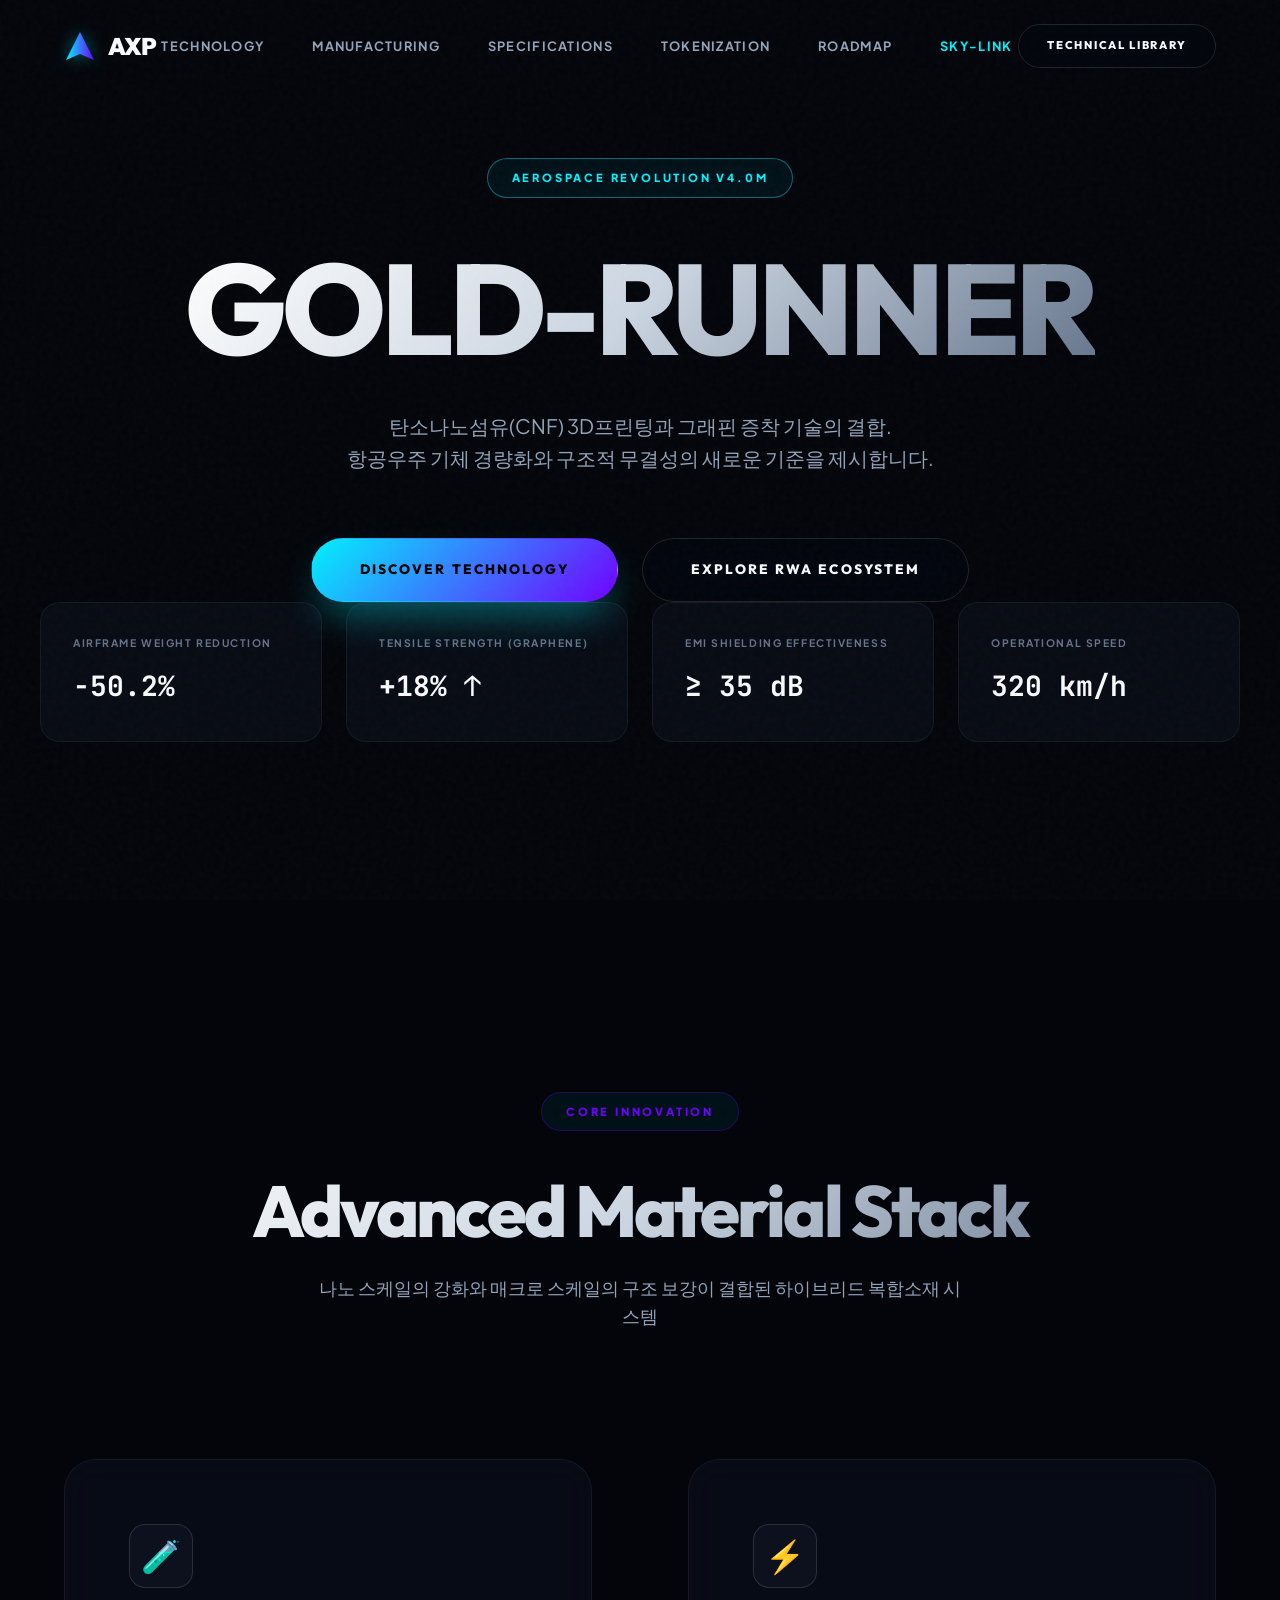
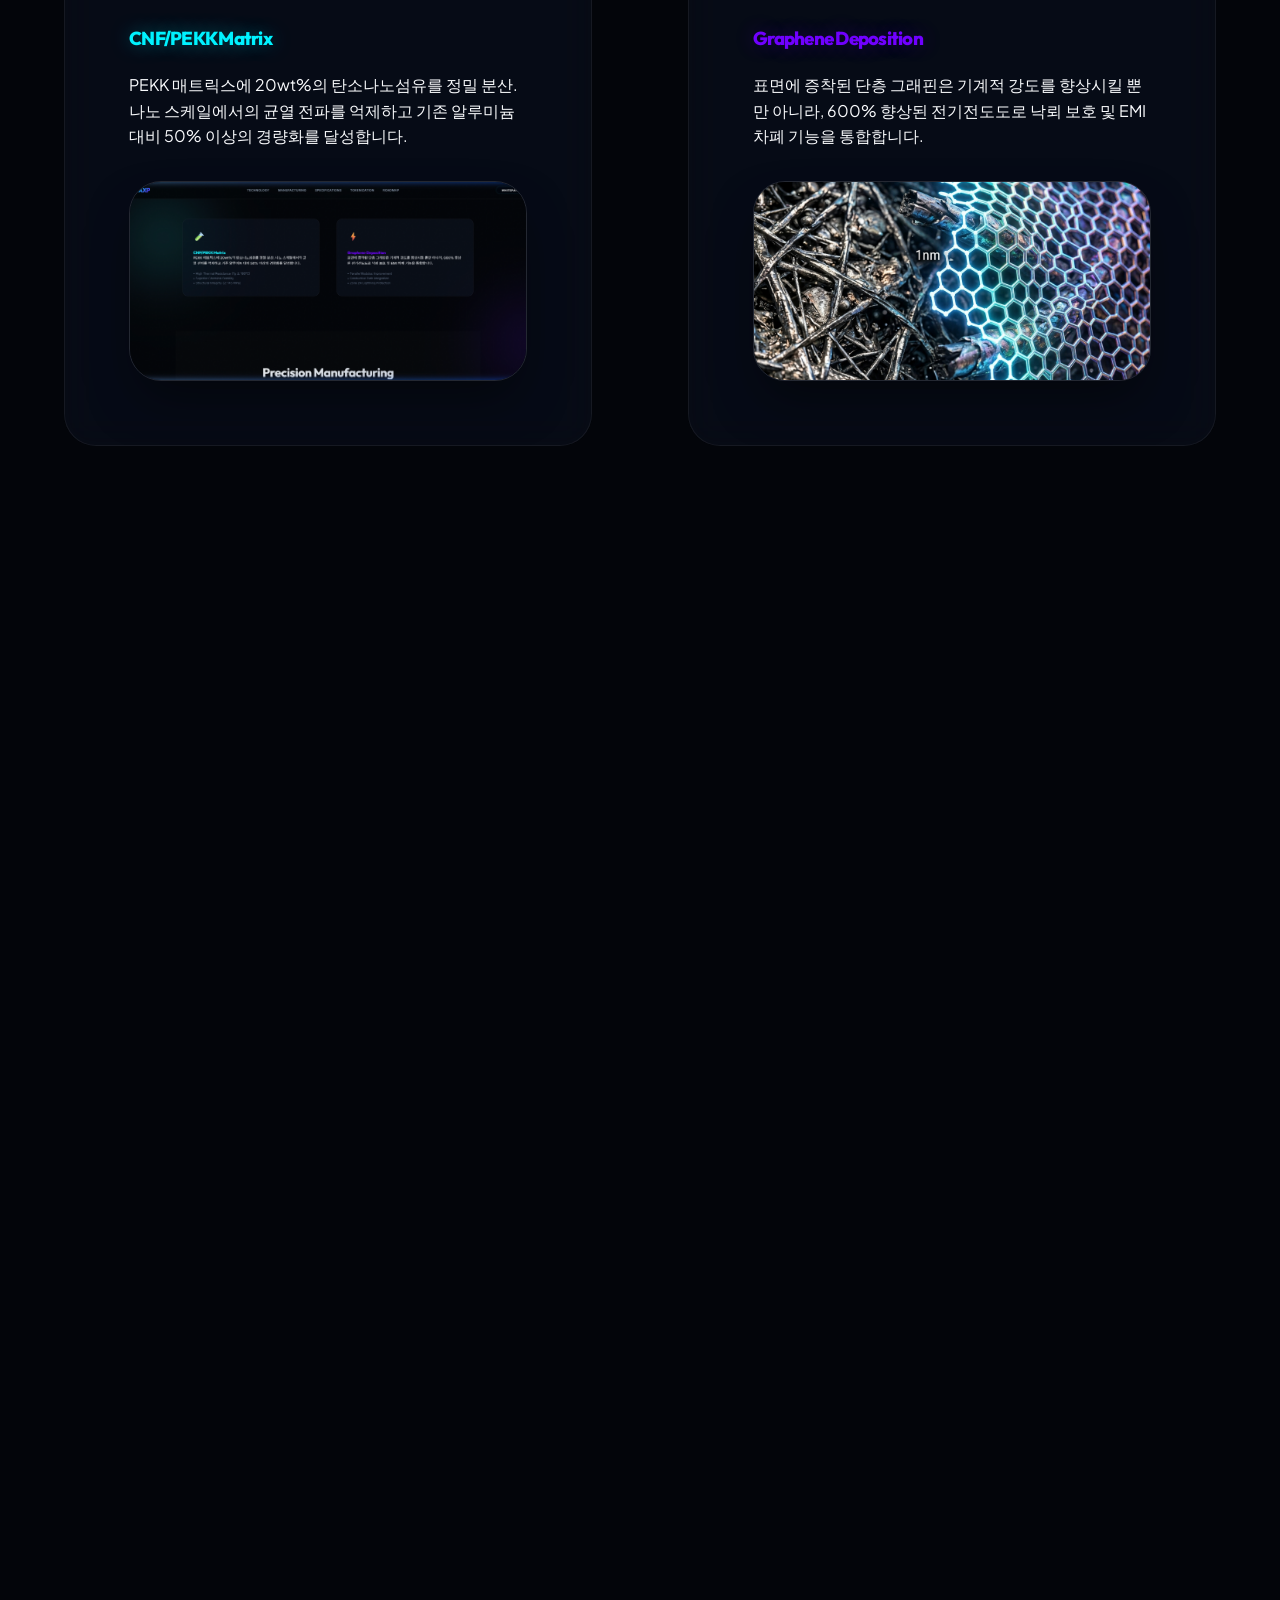
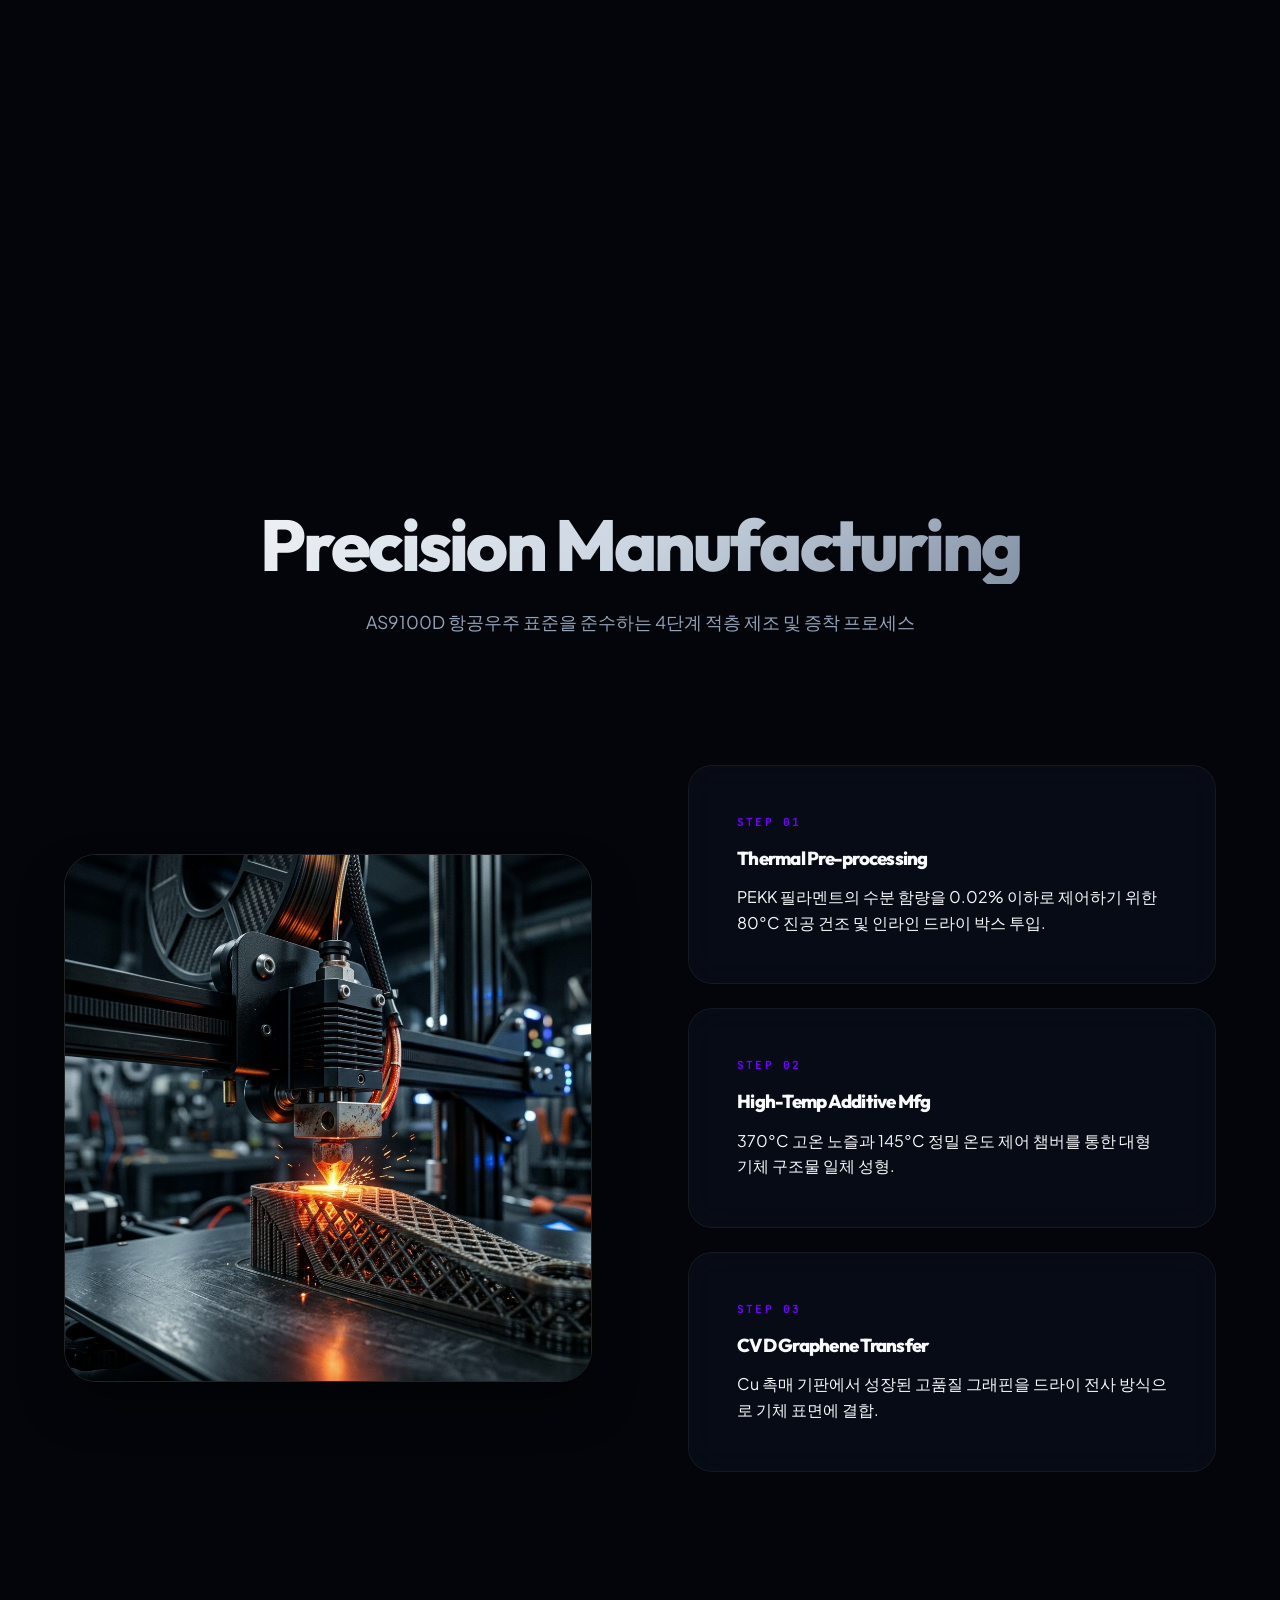
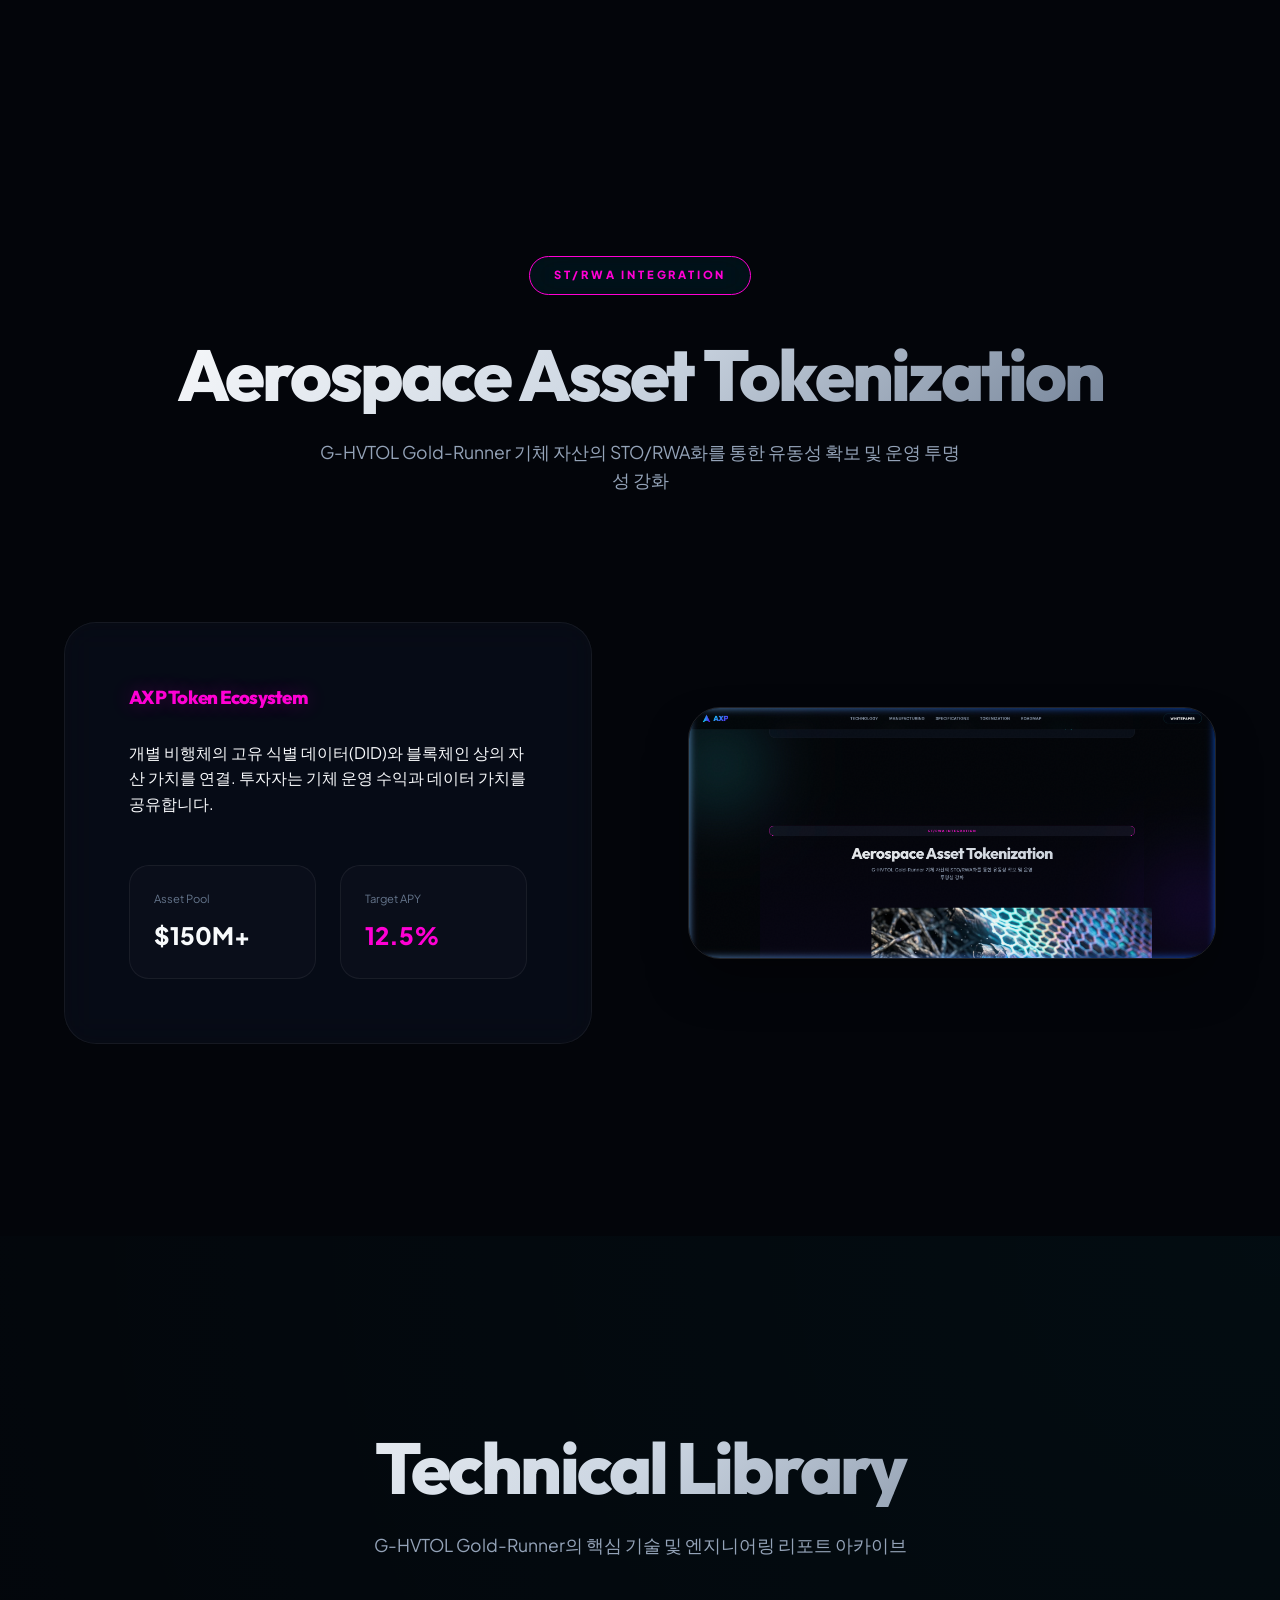
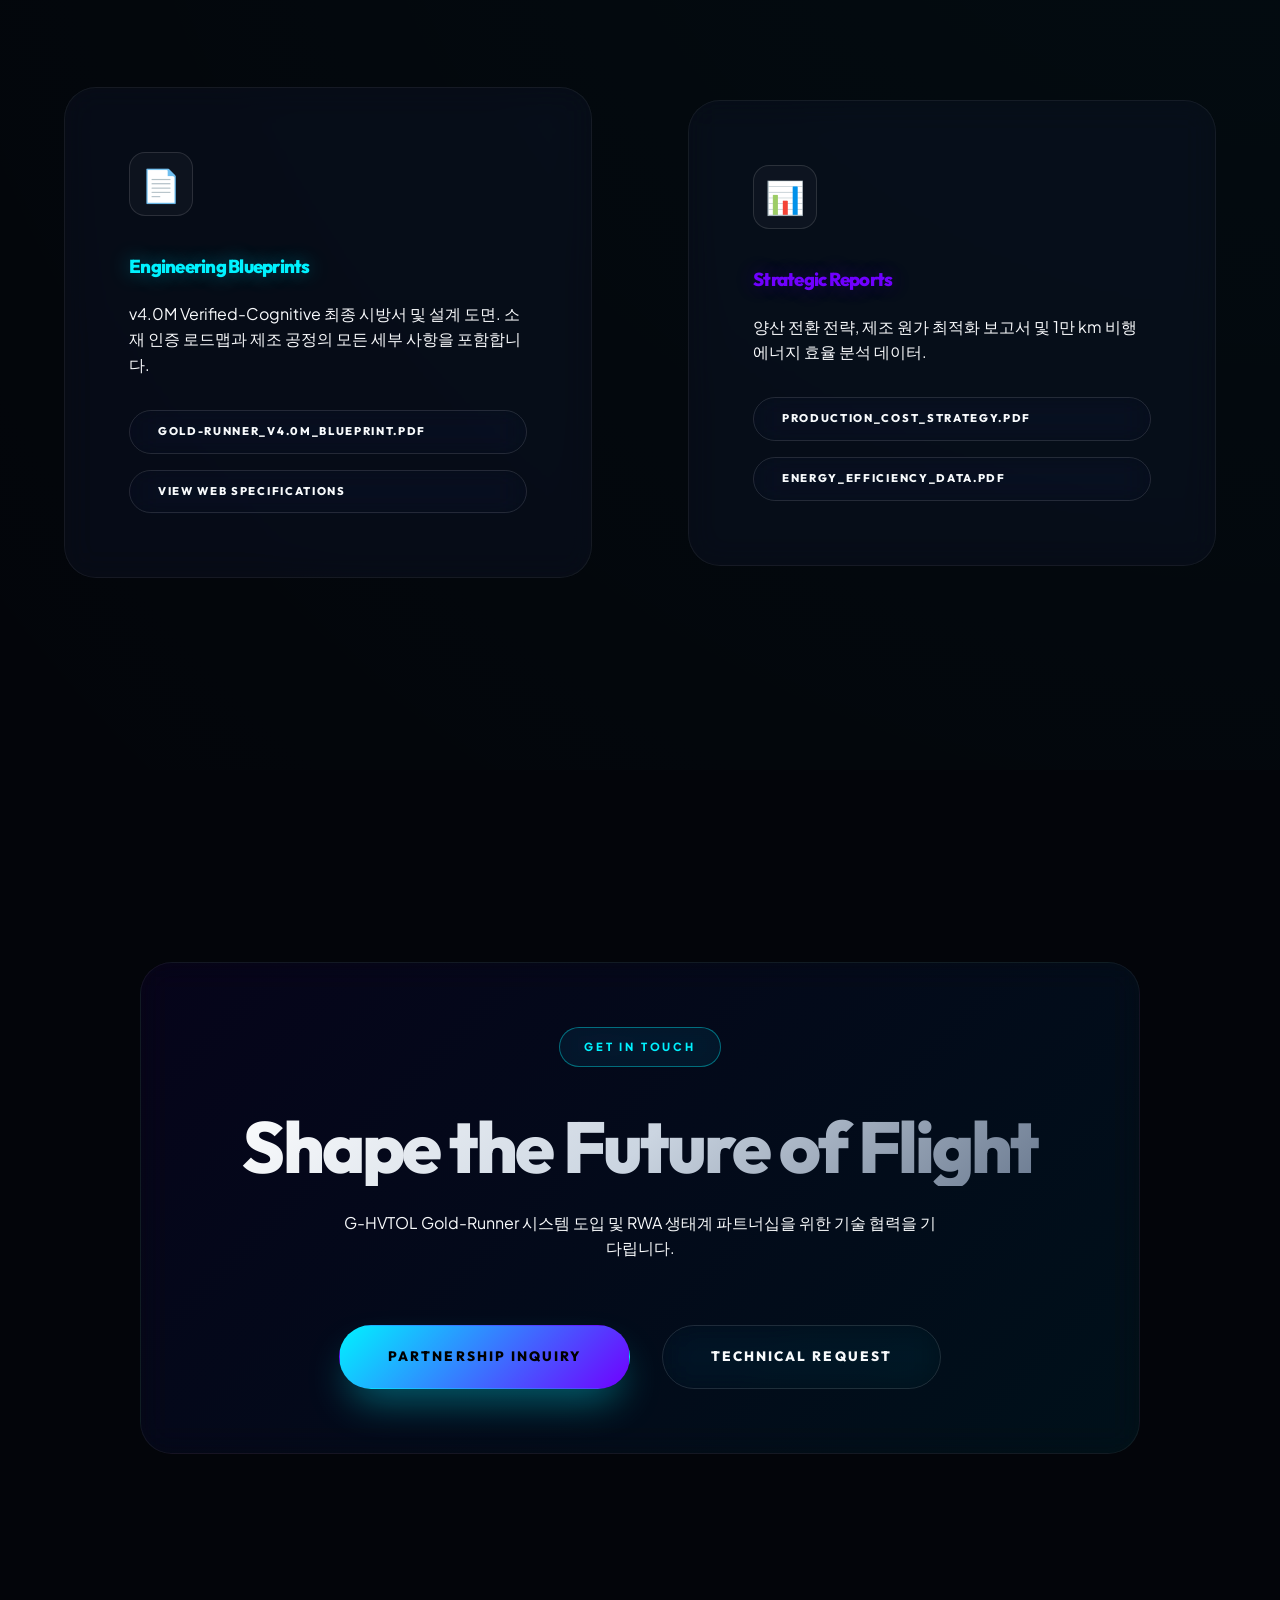
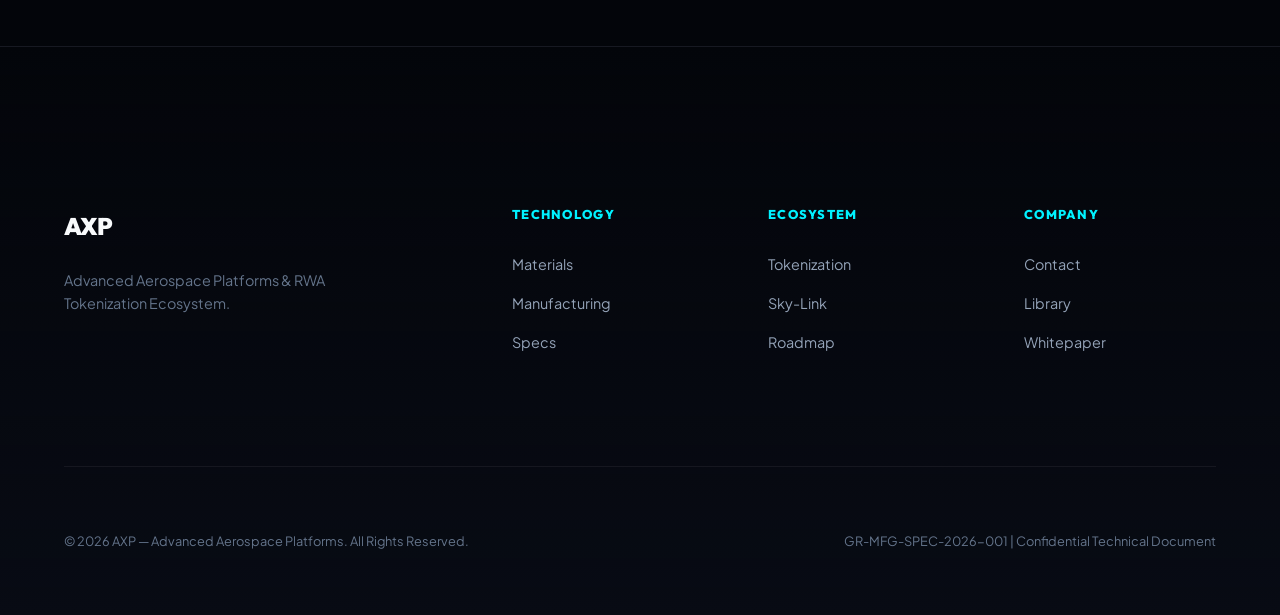
==== commit d41ee00b: "deploy: v4.1M Visual Upgrade - High-res Aircraft Images & Master Gallery" ====
--- a/index.html
+++ b/index.html
@@ -74,6 +74,10 @@
 
     <!-- Hero Section -->
     <header class="hero">
+        <div class="hero-bg" style="position: absolute; inset: 0; z-index: -1; opacity: 0.4;">
+            <img src="hero-gold-runner.png" alt="Gold-Runner Hero" style="width: 100%; height: 100%; object-fit: cover; filter: brightness(0.6) saturate(1.2);">
+            <div style="position: absolute; inset: 0; background: radial-gradient(circle at center, transparent, var(--bg-dark));"></div>
+        </div>
         <div class="hero-content">
             <div class="hero-badge">Aerospace Revolution v4.0M</div>
             <h1 class="text-gradient">GOLD-RUNNER</h1>
@@ -119,11 +123,9 @@
                     <div class="card-icon">🧪</div>
                     <h3 class="text-cyan" style="margin-bottom: 1.5rem;">CNF/PEKK Matrix</h3>
                     <p class="text-dim">PEKK 매트릭스에 20wt%의 탄소나노섬유를 정밀 분산. 나노 스케일에서의 균열 전파를 억제하고 기존 알루미늄 대비 50% 이상의 경량화를 달성합니다.</p>
-                    <ul style="margin-top: 2rem; color: var(--text-muted); font-size: 0.9rem; list-style: none;">
-                        <li style="margin-bottom: 0.75rem;">• High Thermal Resistance (Tg ≥ 160°C)</li>
-                        <li style="margin-bottom: 0.75rem;">• Superior Chemical Stability</li>
-                        <li style="margin-bottom: 0.75rem;">• Structural Integrity (≥ 145 MPa)</li>
-                    </ul>
+                    <div class="feature-img-wrapper" style="margin-top: 2rem; height: 200px;">
+                        <img src="technology_section_1777132923755.png" alt="CNF Matrix Detail" class="feature-img" style="height: 100%; object-fit: cover;">
+                    </div>
                 </div>
             </div>
             <div class="reveal">
@@ -131,12 +133,32 @@
                     <div class="card-icon">⚡</div>
                     <h3 class="text-purple" style="margin-bottom: 1.5rem;">Graphene Deposition</h3>
                     <p class="text-dim">표면에 증착된 단층 그래핀은 기계적 강도를 향상시킬 뿐만 아니라, 600% 향상된 전기전도도로 낙뢰 보호 및 EMI 차폐 기능을 통합합니다.</p>
-                    <ul style="margin-top: 2rem; color: var(--text-muted); font-size: 0.9rem; list-style: none;">
-                        <li style="margin-bottom: 0.75rem;">• Tensile Modulus Improvement</li>
-                        <li style="margin-bottom: 0.75rem;">• Conductive Path Integration</li>
-                        <li style="margin-bottom: 0.75rem;">• Zone 2A Lightning Protection</li>
-                    </ul>
-                </div>
+                    <div class="feature-img-wrapper" style="margin-top: 2rem; height: 200px;">
+                        <img src="graphene-detail.png" alt="Graphene Structure" class="feature-img" style="height: 100%; object-fit: cover;">
+                    </div>
+                </div>
+            </div>
+        </div>
+    </section>
+
+    <!-- Visual Showcase Section -->
+    <section class="section" style="padding-top: 0;">
+        <div class="section-header reveal">
+            <h2 class="section-title text-gradient">G-HVTOL Visual Showcase</h2>
+            <p class="section-subtitle">Gold-Runner v4.0M의 압도적인 기체 구조와 첨단 미학</p>
+        </div>
+        <div class="reveal" style="display: grid; grid-template-columns: repeat(12, 1fr); gap: 1.5rem;">
+            <div class="feature-img-wrapper" style="grid-column: span 8; height: 450px;">
+                <img src="hero_section_1777132884047.png" alt="Main Exterior" class="feature-img" style="height: 100%; object-fit: cover;">
+            </div>
+            <div class="feature-img-wrapper" style="grid-column: span 4; height: 450px;">
+                <img src="cnf-printing.png" alt="Printing Process" class="feature-img" style="height: 100%; object-fit: cover;">
+            </div>
+            <div class="feature-img-wrapper" style="grid-column: span 4; height: 350px;">
+                <img src="technology_section_1777132923755.png" alt="Structural Analysis" class="feature-img" style="height: 100%; object-fit: cover;">
+            </div>
+            <div class="feature-img-wrapper" style="grid-column: span 8; height: 350px;">
+                <img src="rwa_section_1777132978001.png" alt="RWA Visualization" class="feature-img" style="height: 100%; object-fit: cover;">
             </div>
         </div>
     </section>
@@ -203,7 +225,7 @@
             </div>
             <div class="reveal">
                 <div class="feature-img-wrapper">
-                    <img src="graphene-detail.png" alt="Tokenization Visual" class="feature-img">
+                    <img src="rwa_section_1777132978001.png" alt="Tokenization Visual" class="feature-img">
                 </div>
             </div>
         </div>
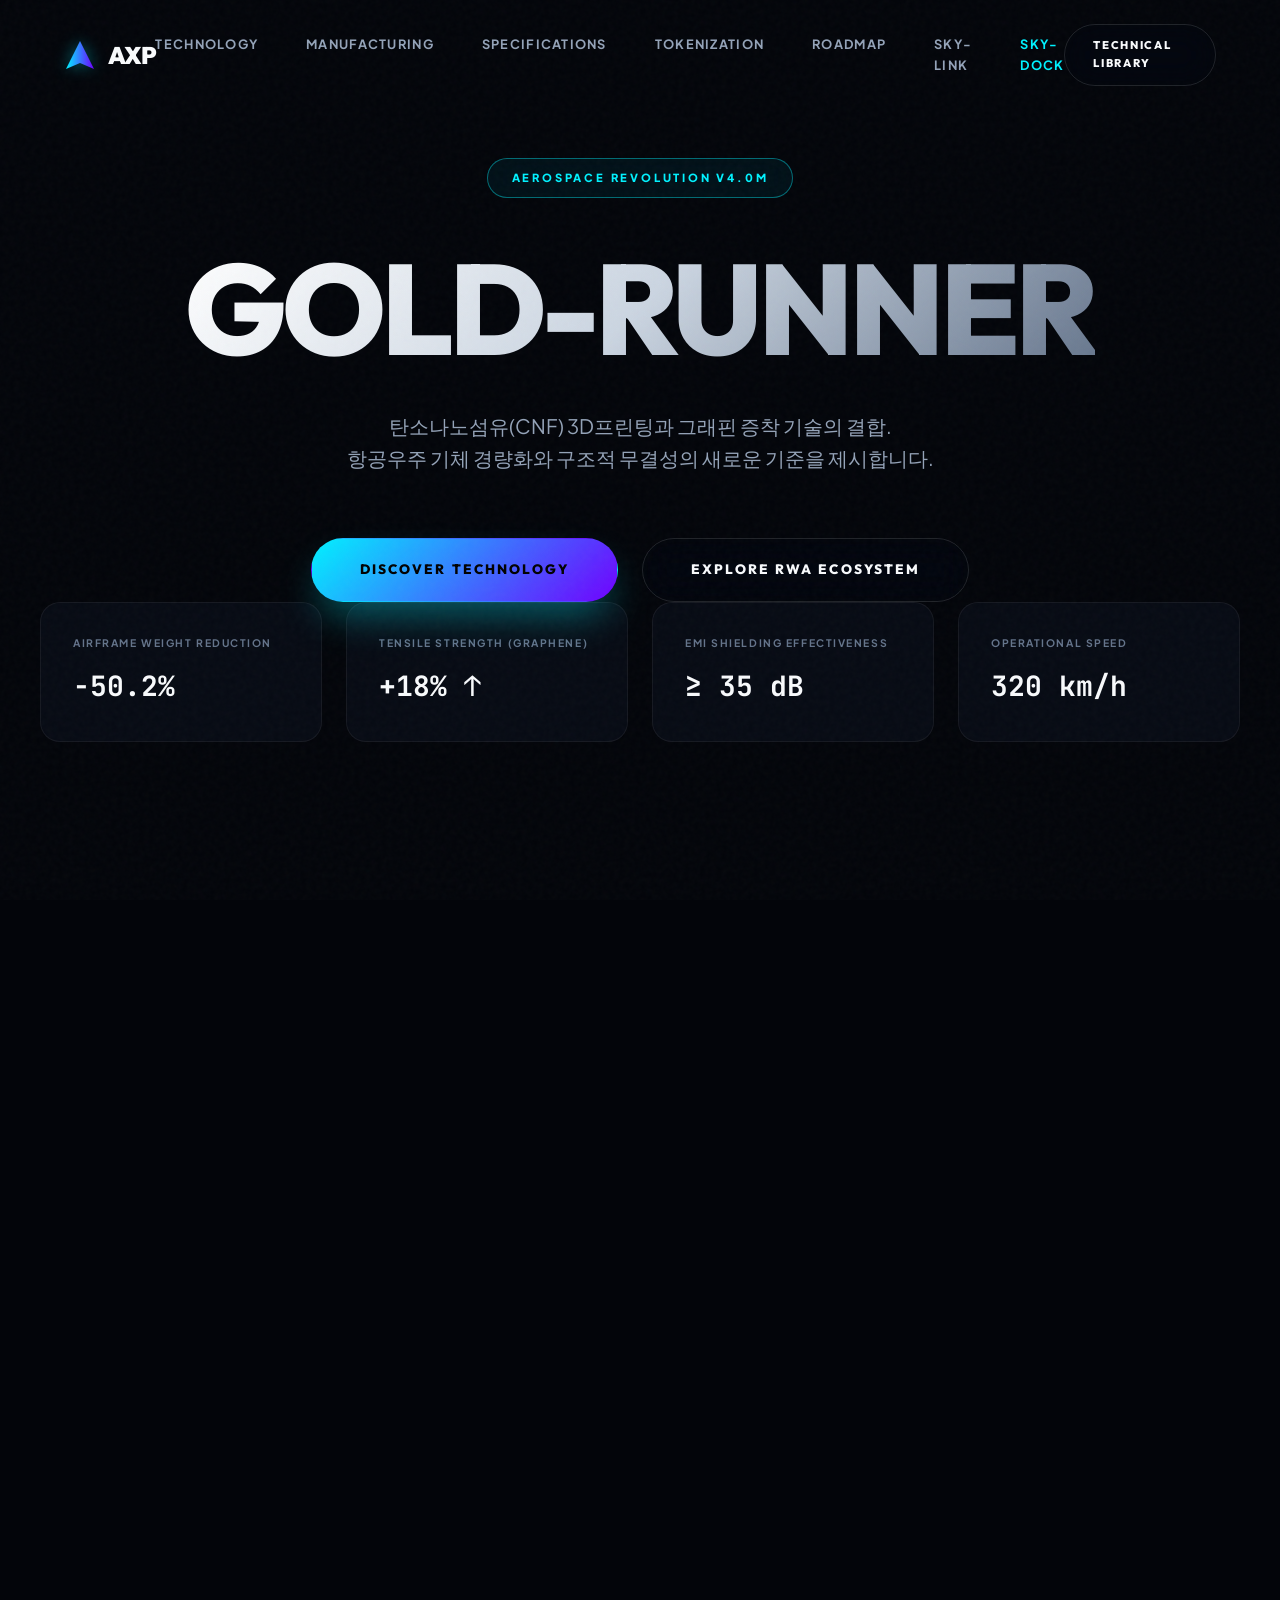
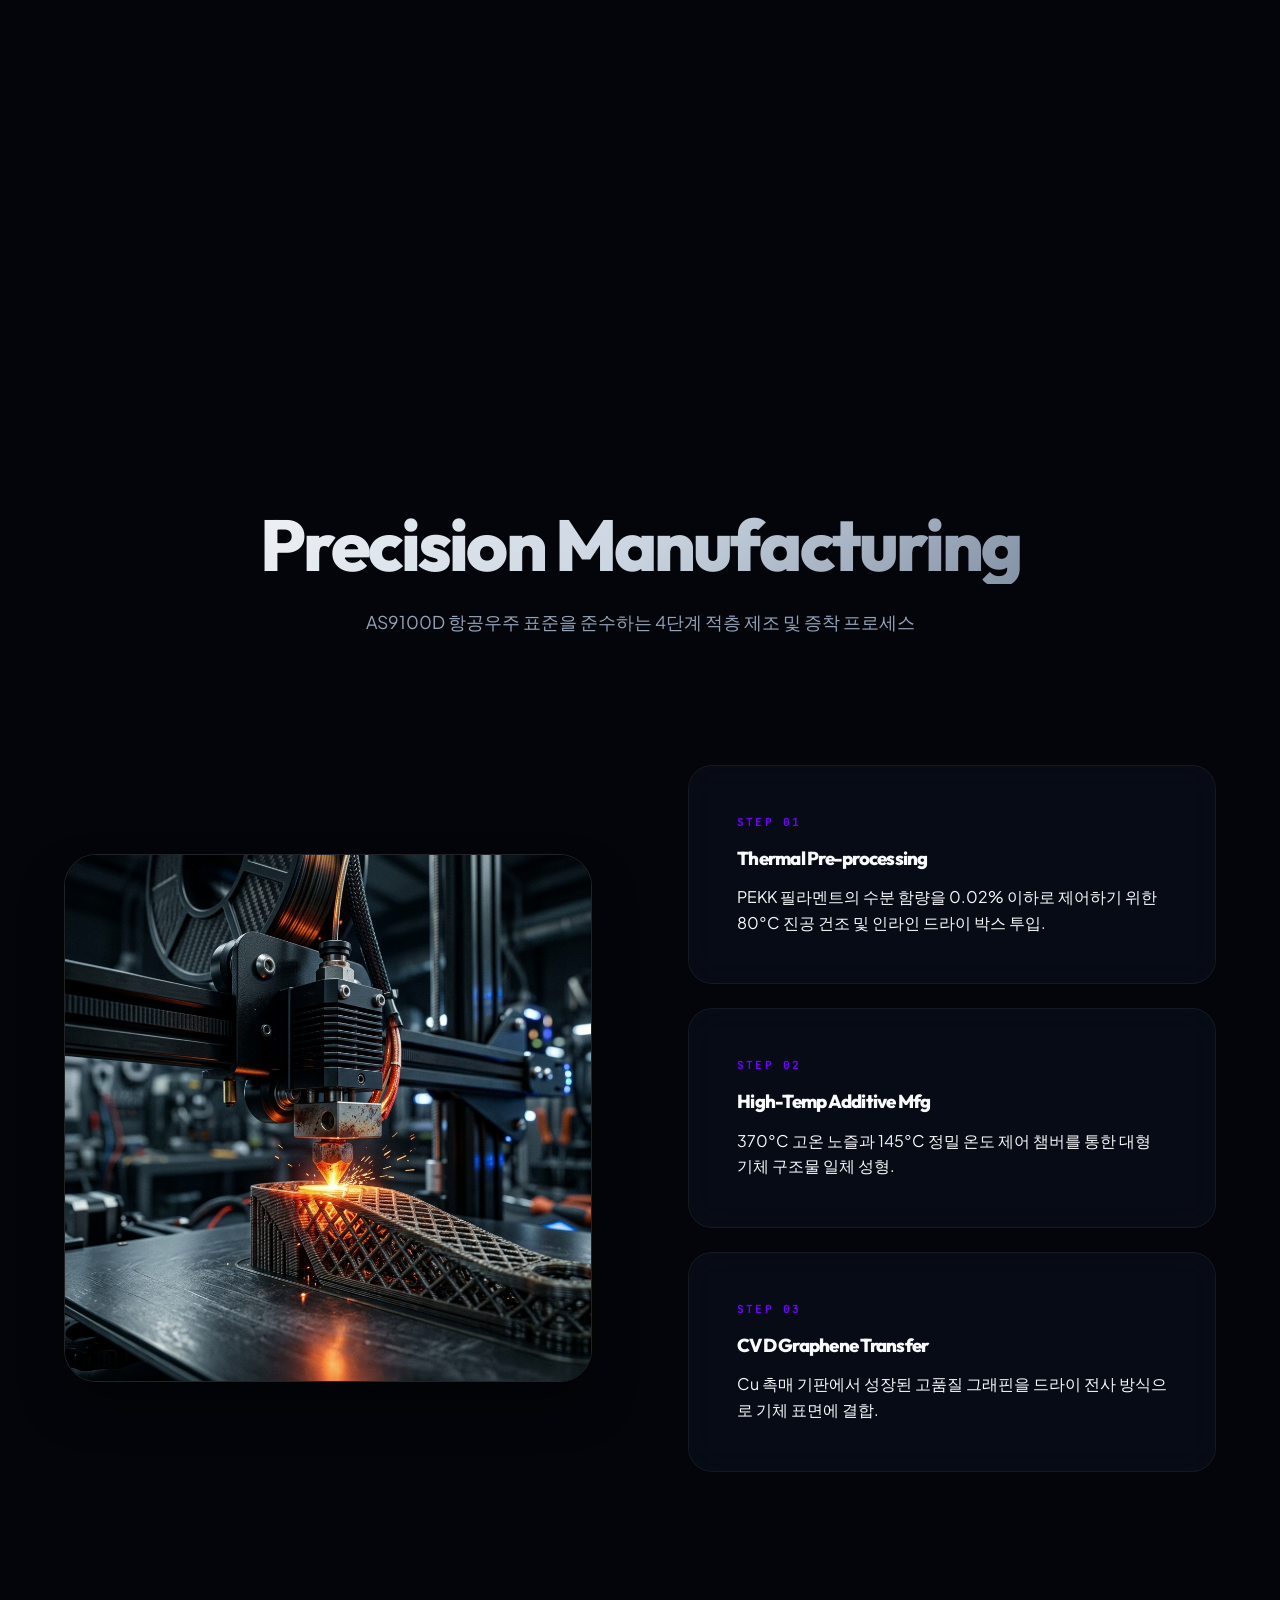
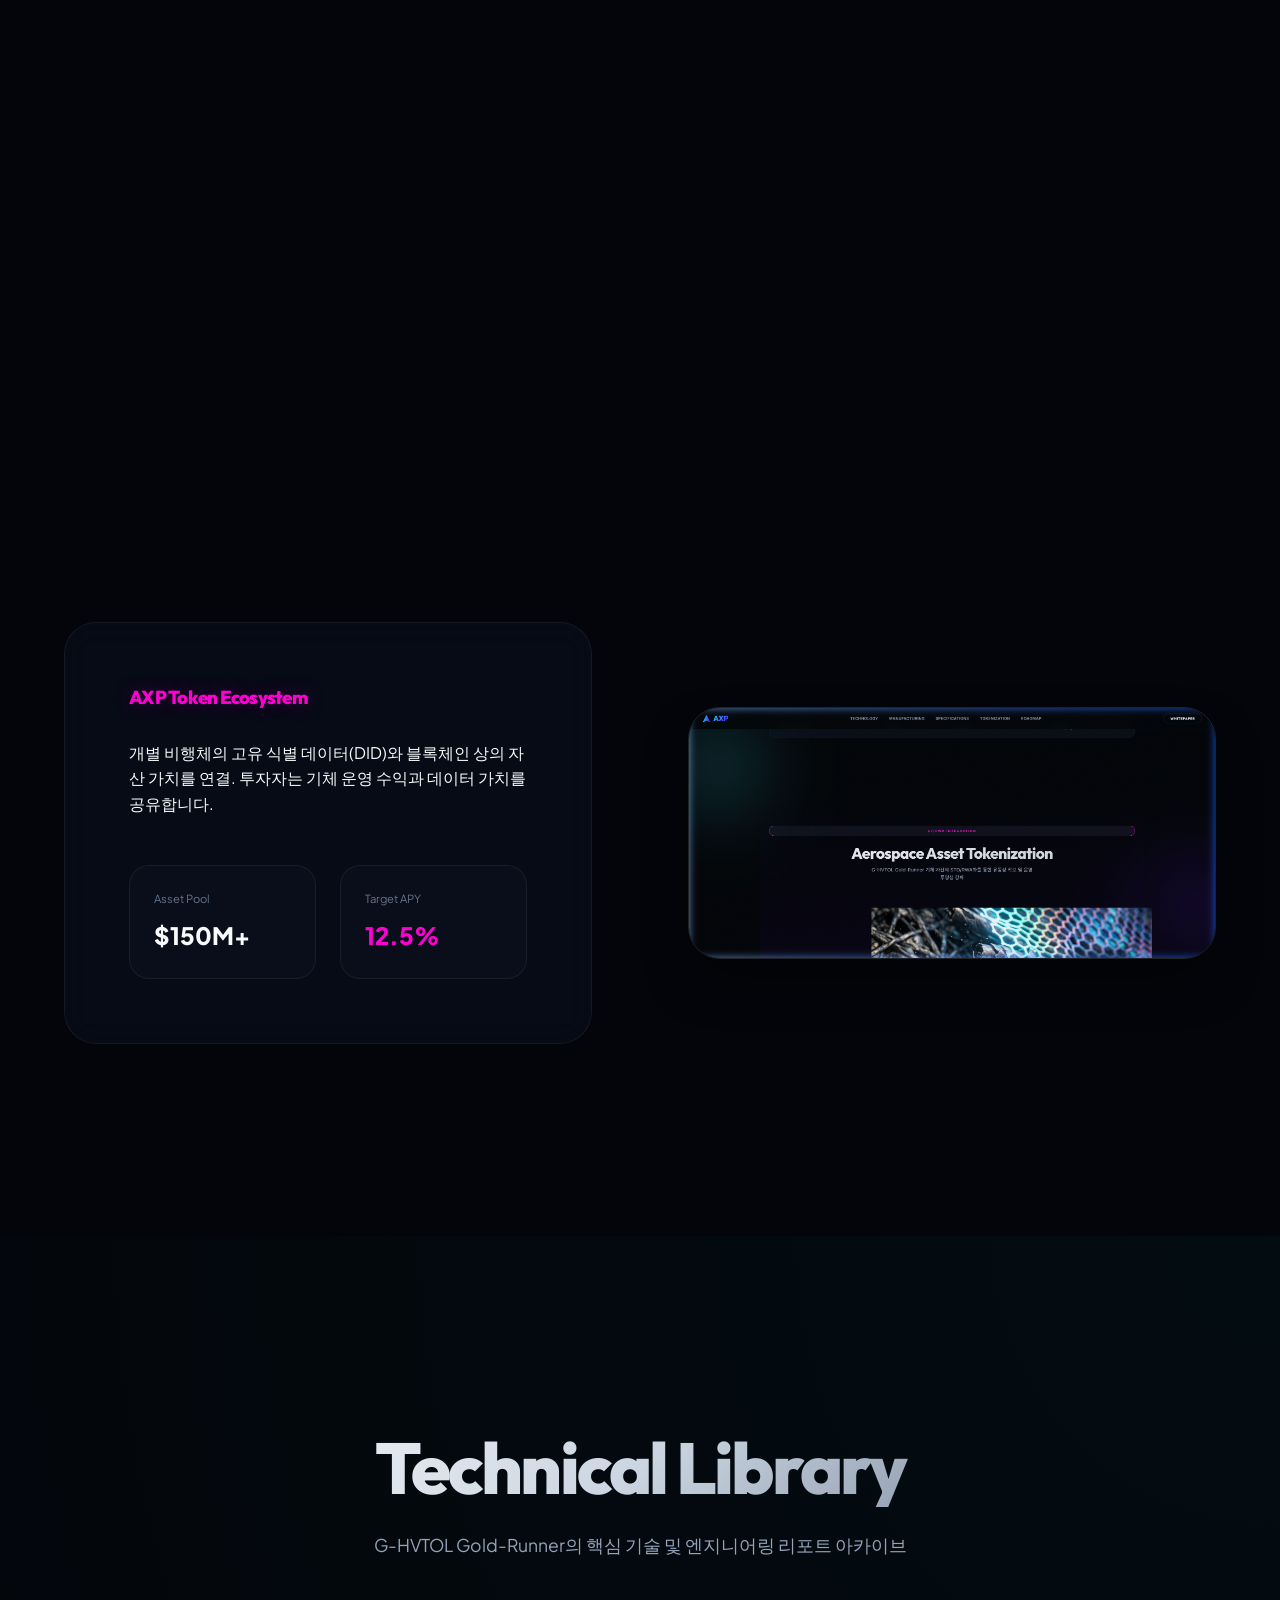
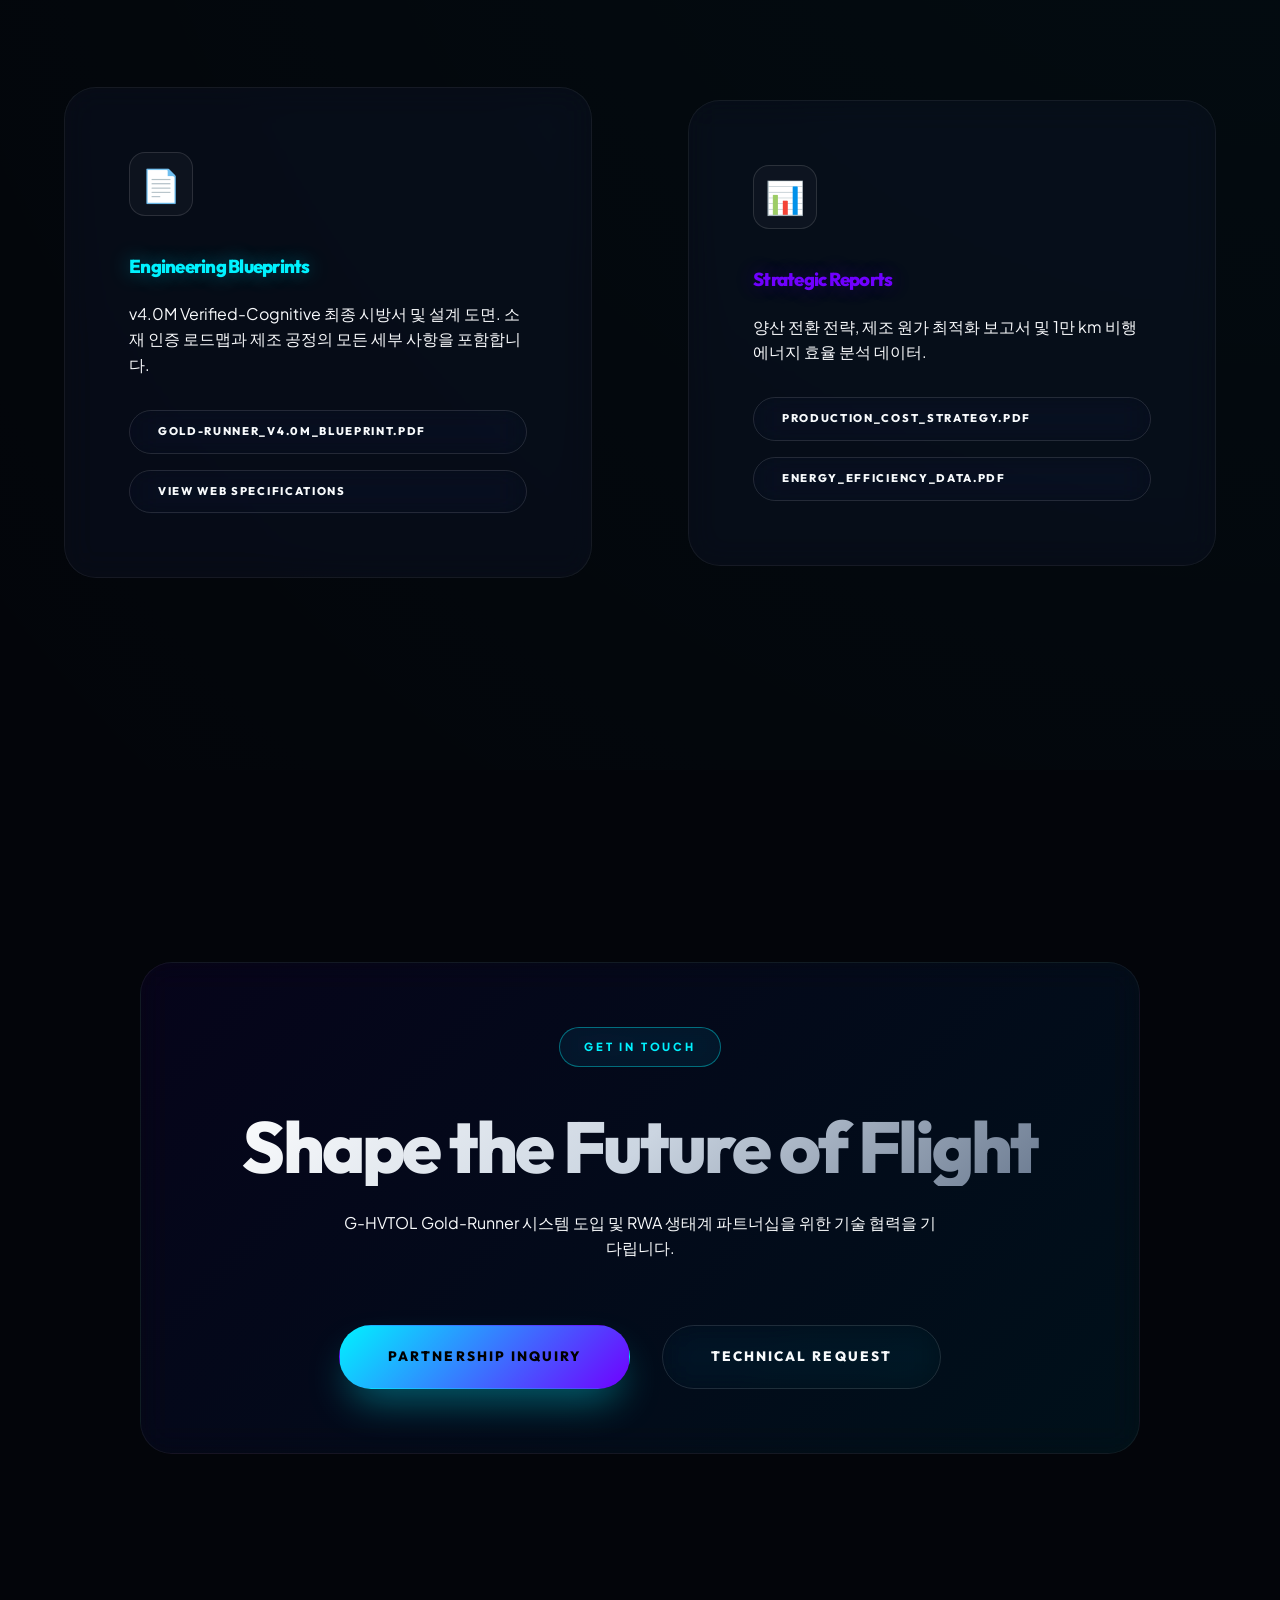
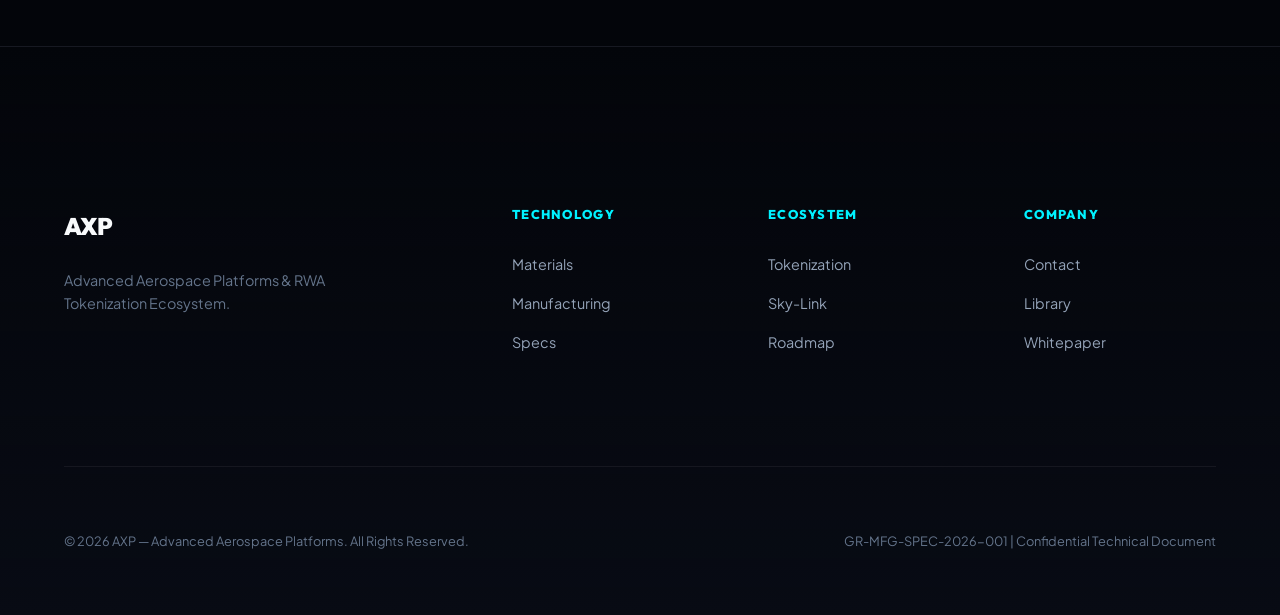
==== commit 9c5518ab: "deploy: v4.1M ultimate visual upgrade" ====
--- a/index.html
+++ b/index.html
@@ -47,7 +47,8 @@
             <a href="specifications.html">Specifications</a>
             <a href="#rwa">Tokenization</a>
             <a href="#roadmap">Roadmap</a>
-            <a href="aerial-charging.html" style="color:var(--primary)">Sky-Link</a>
+            <a href="aerial-charging.html">Sky-Link</a>
+            <a href="drone-station.html" style="color:var(--primary)">Sky-Dock</a>
         </div>
         <div class="nav-actions">
             <a href="#resources" class="btn btn-outline btn-sm hide-mobile">Technical Library</a>
@@ -68,6 +69,7 @@
             <a href="#rwa">Tokenization</a>
             <a href="#roadmap">Roadmap</a>
             <a href="aerial-charging.html">Sky-Link</a>
+            <a href="drone-station.html">Sky-Dock</a>
             <a href="#resources" class="btn btn-primary" style="margin-top: 2rem; width: 100%;">Technical Library</a>
         </div>
     </div>
